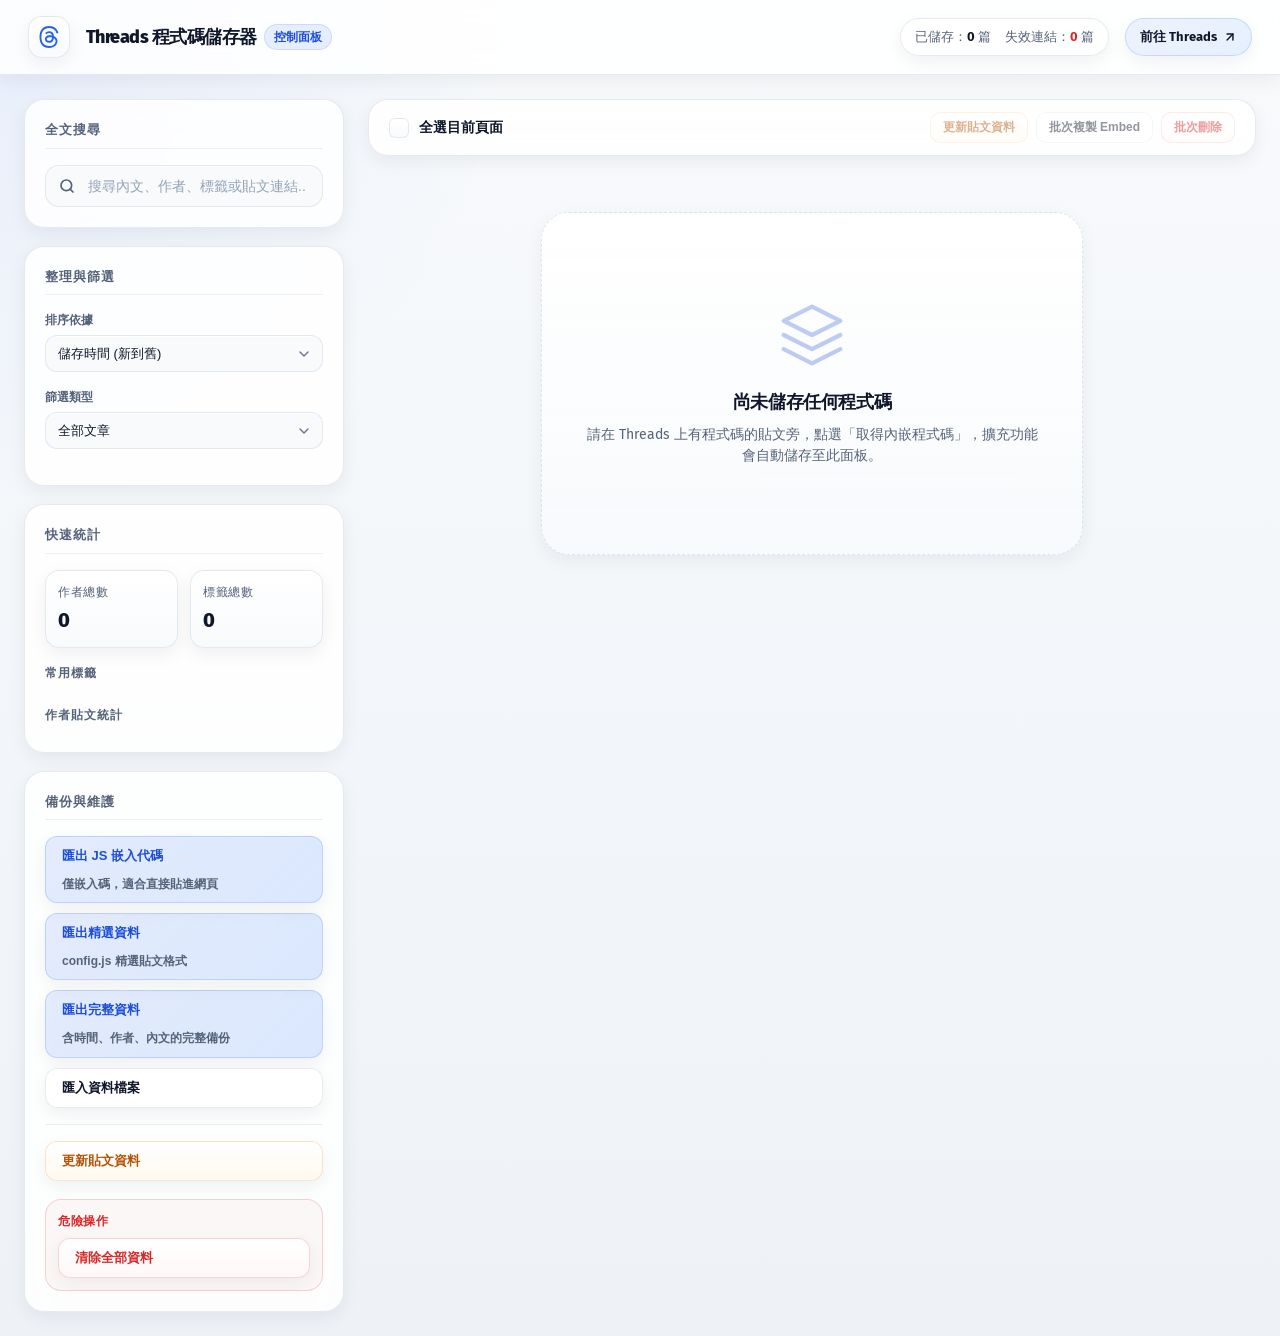
==== dashboard.html @ ac4ff627 "perf: 改用點擊委派與分批渲染，升版至 v2.2.1 2,500 篇時載入、搜尋、排序從數秒降到數十毫秒，批次更新 20 篇 從 61 秒降到 3 秒、寫入量從 186 MB 降到 18 MB。 " ====
<!DOCTYPE html>
<html lang="zh-TW">

<head>
  <meta charset="UTF-8">
  <link rel="icon" type="image/png" sizes="32x32" href="icons/icon-32.png">
  <meta name="viewport" content="width=device-width, initial-scale=1.0">
  <title>Threads 程式碼儲存器 - 控制面板</title>
  <link rel="stylesheet" href="dashboard.css">
</head>

<body>
  <header class="navbar">
    <div class="nav-left">
      <div class="logo">
        <svg aria-label="Threads" height="24" role="img" viewBox="0 0 192 192" width="24"
          xmlns="http://www.w3.org/2000/svg" fill="currentColor">
          <path
            d="M141.537 88.9883C140.71 88.5919 139.87 88.2104 139.019 87.8451C137.537 60.5382 122.616 44.905 97.5619 44.745C97.4484 44.7443 97.3355 44.7443 97.222 44.7443C82.2364 44.7443 69.7731 51.1409 62.102 62.7807L75.881 72.2328C81.6116 63.5383 90.6052 61.6848 97.2286 61.6848C97.3051 61.6848 97.3819 61.6848 97.4576 61.6855C105.707 61.7381 111.932 64.1366 115.961 68.814C118.893 72.2193 120.854 76.925 121.825 82.8638C114.511 81.6207 106.601 81.2385 98.145 81.7233C74.3247 83.0954 59.0111 96.9879 60.0396 116.292C60.5615 126.084 65.4397 134.508 73.775 140.011C80.8224 144.663 89.899 146.938 99.3323 146.423C111.79 145.74 121.563 140.987 128.381 132.296C133.559 125.696 136.834 117.143 138.28 106.366C144.217 109.949 148.617 114.664 151.047 120.332C155.179 129.967 155.42 145.8 142.501 158.708C131.182 170.016 117.576 174.908 97.0135 175.059C74.2042 174.89 56.9538 167.575 45.7381 153.317C35.2355 139.966 29.8077 120.682 29.6052 96C29.8077 71.3178 35.2355 52.0336 45.7381 38.6827C56.9538 24.4249 74.2039 17.11 97.0132 16.9405C119.988 17.1113 137.539 24.4614 149.184 38.788C154.894 45.8136 159.199 54.6488 162.037 64.9503L178.184 60.6422C174.744 47.9622 169.331 37.0357 161.965 27.974C147.036 9.60668 125.202 0.195148 97.0695 0H96.9569C68.8816 0.19447 47.2921 9.6418 32.7883 28.0793C19.8819 44.4864 13.2244 67.3157 13.0007 95.9325L13 96L13.0007 96.0675C13.2244 124.684 19.8819 147.514 32.7883 163.921C47.2921 182.358 68.8816 191.806 96.9569 192H97.0695C122.03 191.827 139.624 185.292 154.118 170.811C173.081 151.866 172.51 128.119 166.26 113.541C161.776 103.087 153.227 94.5962 141.537 88.9883ZM98.4405 129.507C88.0005 130.095 77.1544 125.409 76.6196 115.372C76.2232 107.93 81.9158 99.626 99.0812 98.6368C101.047 98.5234 102.976 98.468 104.871 98.468C111.106 98.468 116.939 99.0737 122.242 100.233C120.264 124.935 108.662 128.946 98.4405 129.507Z" />
        </svg>
      </div>
      <h1 class="nav-title">Threads 程式碼儲存器 <span class="badge">控制面板</span></h1>
    </div>
    <div class="nav-right">
      <div class="global-stats">
        <span class="stat-item">已儲存：<strong id="totalSavedCount">0</strong> 篇</span>
        <span class="stat-item">失效連結：<strong id="totalExpiredCount" class="danger-text">0</strong> 篇</span>
        <span class="stat-item is-hidden" id="updatingStatItem">更新中：<strong id="updatingProgressCount"
            class="warning-text">0/0</strong></span>
      </div>
      <a href="https://www.threads.com/" target="_blank" rel="noopener noreferrer" class="threads-link">
        前往 Threads
        <svg xmlns="http://www.w3.org/2000/svg" width="14" height="14" viewBox="0 0 24 24" fill="none"
          stroke="currentColor" stroke-width="2.5" stroke-linecap="round" stroke-linejoin="round">
          <line x1="7" y1="17" x2="17" y2="7" />
          <polyline points="7 7 17 7 17 17" />
        </svg>
      </a>
    </div>
  </header>
  <div class="dashboard-container">
    <aside class="sidebar">
      <div class="sidebar-section">
        <h2 class="sidebar-title">全文搜尋</h2>
        <div class="search-wrapper">
          <svg xmlns="http://www.w3.org/2000/svg" width="16" height="16" viewBox="0 0 24 24" fill="none"
            stroke="currentColor" stroke-width="2.5" stroke-linecap="round" stroke-linejoin="round" class="search-icon">
            <circle cx="11" cy="11" r="8" />
            <line x1="21" y1="21" x2="16.65" y2="16.65" />
          </svg>
          <label class="sr-only" for="searchInput">搜尋內文、作者、標籤或內嵌代碼</label>
          <input type="text" id="searchInput" placeholder="搜尋內文、作者、標籤或貼文連結...">
        </div>
      </div>
      <div class="sidebar-section">
        <h2 class="sidebar-title">整理與篩選</h2>
        <div class="control-group">
          <label for="sortSelect">排序依據</label>
          <select id="sortSelect" class="form-select">
            <option value="savedAt-desc">儲存時間 (新到舊)</option>
            <option value="savedAt-asc">儲存時間 (舊到新)</option>
            <option value="timestamp-desc">發文時間 (新到舊)</option>
            <option value="timestamp-asc">發文時間 (舊到新)</option>
            <option value="author-asc">作者 (A-Z)</option>
            <option value="author-desc">作者 (Z-A)</option>
          </select>
        </div>
        <div class="control-group">
          <label for="filterSelect">篩選類型</label>
          <select id="filterSelect" class="form-select">
            <option value="all">全部文章</option>
            <option value="author">按作者</option>
            <option value="tag">按標籤</option>
            <option value="noContent">無內文</option>
            <option value="noTimestamp">無發文時間</option>
            <option value="expired">失效貼文</option>
          </select>
        </div>
        <div class="control-group is-hidden" id="filterValueContainer">
          <label for="filterValueSelect">篩選數值</label>
          <select id="filterValueSelect" class="form-select">
            <option value="">全部</option>
          </select>
        </div>
      </div>
      <div class="sidebar-section">
        <h2 class="sidebar-title">快速統計</h2>
        <div class="stats-panel">
          <div class="mini-stat-card">
            <span class="label">作者總數</span>
            <span class="val" id="uniqueAuthorsCount">0</span>
          </div>
          <div class="mini-stat-card">
            <span class="label">標籤總數</span>
            <span class="val" id="uniqueTagsCount">0</span>
          </div>
        </div>
        <div class="tags-cloud-wrapper">
          <div class="small-title">常用標籤</div>
          <div class="tags-cloud" id="tagsCloud">
          </div>
        </div>
        <div class="authors-cloud-wrapper">
          <div class="small-title">作者貼文統計</div>
          <div class="authors-cloud" id="authorsCloud">
          </div>
        </div>
      </div>
      <div class="sidebar-section">
        <h2 class="sidebar-title">備份與維護</h2>
        <div class="actions-grid">
          <button class="btn btn-primary" id="exportBtn">
            匯出 JS 嵌入代碼<span class="btn-hint">僅嵌入碼，適合直接貼進網頁</span>
          </button>
          <button class="btn btn-primary" id="exportFeaturedBtn">
            匯出精選資料<span class="btn-hint">config.js 精選貼文格式</span>
          </button>
          <button class="btn btn-primary" id="exportFullBtn">
            匯出完整資料<span class="btn-hint">含時間、作者、內文的完整備份</span>
          </button>
          <button class="btn id-btn" id="importBtn">匯入資料檔案</button>
        </div>
        <div class="maintenance-actions">
          <button class="btn btn-warning" id="updateTimestampsBtn" title="開啟暫時分頁，向 Threads 擷取最新發文時間與內容">更新貼文資料</button>
          <div class="update-controls is-hidden" id="updateControlsContainer">
            <div class="update-progress-info">
              <span class="update-progress-text" id="updateProgressText">更新中 (0/0)</span>
              <span class="update-badge" id="updateStatusBadge">執行中</span>
            </div>
            <div class="progress-track">
              <div class="progress-fill" id="updateProgressFill"></div>
            </div>
            <div class="update-btn-group">
              <button class="btn btn-small btn-primary" id="pauseUpdateBtn" title="暫停/繼續更新">暫停</button>
              <button class="btn btn-small btn-danger" id="cancelUpdateBtn" title="停止更新">取消</button>
            </div>
          </div>
          <div class="danger-zone">
            <span class="danger-zone-label">危險操作</span>
            <button class="btn btn-danger" id="clearBtn">清除全部資料</button>
          </div>
        </div>
      </div>
    </aside>
    <main class="main-content">
      <div class="batch-bar">
        <div class="batch-left">
          <label class="checkbox-container">
            <input type="checkbox" id="selectAllCheckbox">
            <span class="checkmark"></span>
            <span class="label-text">全選目前頁面</span>
          </label>
          <span id="selectionInfo" class="selection-info-text is-hidden">已選取 0 篇</span>
        </div>
        <div class="batch-right" id="batchActionsContainer">
          <button class="btn btn-small btn-warning" id="batchUpdateBtn" disabled>更新貼文資料</button>
          <button class="btn btn-small" id="batchCopyEmbedBtn" disabled>批次複製 Embed</button>
          <button class="btn btn-small btn-danger" id="batchDeleteBtn" disabled>批次刪除</button>
        </div>
      </div>
      <div class="grid-container" id="articlesContainer">
        <div class="empty-state">
          <svg xmlns="http://www.w3.org/2000/svg" viewBox="0 0 24 24" fill="none" stroke="currentColor"
            stroke-width="1.5" stroke-linecap="round" stroke-linejoin="round" class="empty-icon">
            <polygon points="12 2 2 7 12 12 22 7 12 2" />
            <polyline points="2 17 12 22 22 17" />
            <polyline points="2 12 12 17 22 12" />
          </svg>
          <p class="empty-title">尚未儲存任何程式碼</p>
          <p class="empty-description">請在 Threads 上有程式碼的貼文旁，點選「取得內嵌程式碼」，擴充功能會自動儲存至此面板。</p>
        </div>
      </div>
    </main>
  </div>
  <div class="modal-overlay" id="confirmModal" role="dialog" aria-modal="true" aria-labelledby="modalTitle"
    aria-describedby="modalMessage">
    <div class="modal-container">
      <div class="modal-header">
        <h2 id="modalTitle">確認操作</h2>
        <button class="modal-close-btn" id="modalCloseBtn" aria-label="關閉對話框">&times;</button>
      </div>
      <div class="modal-body">
        <p id="modalMessage">您確定要執行此操作嗎？此動作將無法還原。</p>
      </div>
      <div class="modal-footer">
        <button class="btn" id="modalCancelBtn">取消</button>
        <button class="btn btn-danger" id="modalConfirmBtn">確定</button>
      </div>
    </div>
  </div>
  <div class="modal-overlay" id="importModal" role="dialog" aria-modal="true" aria-labelledby="importModalTitle"
    aria-describedby="importModalMessage">
    <div class="modal-container">
      <div class="modal-header">
        <h2 id="importModalTitle">匯入資料選項</h2>
        <button class="modal-close-btn" id="importModalCloseBtn" aria-label="關閉對話框">&times;</button>
      </div>
      <div class="modal-body">
        <p id="importModalMessage">偵測到已準備匯入的文章資料。請選擇匯入模式：</p>
        <div class="import-mode-options">
          <button type="button" class="import-option" id="importModeMerge">
            <span class="import-option-title">合併資料<span class="import-option-tag">推薦</span></span>
            <span class="import-option-desc">與現有資料進行比對，僅加入不存在的貼文，不會覆蓋現有內容。</span>
          </button>
          <button type="button" class="import-option import-option-danger" id="importModeOverwrite">
            <span class="import-option-title">完全覆寫</span>
            <span class="import-option-desc">清除所有現有儲存的貼文，以匯入的檔案內容完全取代。此動作無法復原。</span>
          </button>
        </div>
      </div>
      <div class="modal-footer">
        <button class="btn" id="importModalCancelBtn">取消匯入</button>
      </div>
    </div>
  </div>
  <div class="modal-overlay preview-modal-overlay" id="previewModal" role="dialog" aria-modal="true"
    aria-labelledby="previewAuthorTitle">
    <div class="modal-container preview-modal-container">
      <div class="preview-modal-header">
        <div class="preview-header-left">
          <div class="preview-badge">即時預覽</div>
          <h2 id="previewAuthorTitle">@author</h2>
          <span class="preview-counter" id="previewIndexCounter">第 1 / 1 篇</span>
        </div>
        <div class="preview-header-nav">
          <button class="preview-nav-btn" id="previewPrevBtn" title="上一篇 (鍵盤 ←)" aria-label="上一篇貼文">
            <svg xmlns="http://www.w3.org/2000/svg" width="16" height="16" viewBox="0 0 24 24" fill="none"
              stroke="currentColor" stroke-width="2.5" stroke-linecap="round" stroke-linejoin="round">
              <polyline points="15 18 9 12 15 6" />
            </svg>
          </button>
          <button class="preview-nav-btn" id="previewNextBtn" title="下一篇 (鍵盤 →)" aria-label="下一篇貼文">
            <svg xmlns="http://www.w3.org/2000/svg" width="16" height="16" viewBox="0 0 24 24" fill="none"
              stroke="currentColor" stroke-width="2.5" stroke-linecap="round" stroke-linejoin="round">
              <polyline points="9 18 15 12 9 6" />
            </svg>
          </button>
          <button class="modal-close-btn preview-close-btn" id="previewCloseBtn" title="關閉 (ESC)"
            aria-label="關閉預覽">&times;</button>
        </div>
      </div>
      <div class="preview-toolbar">
        <div class="preview-tabs" role="tablist" aria-label="預覽模式">
          <button class="preview-tab active" data-tab="embed" role="tab" aria-selected="true" aria-controls="paneEmbed"
            id="previewTabEmbed">原生內嵌預覽</button>
          <button class="preview-tab" data-tab="raw" role="tab" aria-selected="false" aria-controls="paneRaw"
            id="previewTabRaw">原始碼與中繼資料</button>
        </div>
      </div>
      <div class="preview-modal-body">
        <div class="preview-pane active" id="paneEmbed" role="tabpanel" aria-labelledby="previewTabEmbed">
          <div class="preview-iframe-wrapper" id="previewIframeWrapper">
            <div class="preview-loading-spinner" id="previewLoadingSpinner">
              <div class="spinner"></div>
              <span>正在載入 Threads 原生內嵌元件...</span>
            </div>
            <div class="preview-error-state is-hidden" id="previewErrorState" role="alert">
              <svg xmlns="http://www.w3.org/2000/svg" width="28" height="28" viewBox="0 0 24 24" fill="none"
                stroke="currentColor" stroke-width="1.8" stroke-linecap="round" stroke-linejoin="round"
                aria-hidden="true">
                <circle cx="12" cy="12" r="10" />
                <line x1="12" y1="8" x2="12" y2="12" />
                <line x1="12" y1="16" x2="12.01" y2="16" />
              </svg>
              <p class="preview-error-message" id="previewErrorMessage"></p>
              <button class="btn btn-small btn-primary" id="previewRetryBtn" type="button">重新載入</button>
            </div>
            <iframe id="previewIframe" class="preview-iframe" src="about:blank" scrolling="no"
              title="Threads 貼文即時預覽框架"></iframe>
          </div>
        </div>
        <div class="preview-pane" id="paneRaw" role="tabpanel" aria-labelledby="previewTabRaw" hidden>
          <div class="preview-raw-view" id="previewRawView"></div>
        </div>
      </div>
      <div class="preview-modal-footer">
        <div class="preview-footer-left">
          <span class="preview-post-time" id="previewPostTime"></span>
        </div>
        <div class="preview-footer-actions">
          <button class="preview-action-btn secondary" id="previewCopyEmbedBtn">
            <svg xmlns="http://www.w3.org/2000/svg" width="14" height="14" viewBox="0 0 24 24" fill="none"
              stroke="currentColor" stroke-width="2.5" stroke-linecap="round" stroke-linejoin="round">
              <polyline points="16 18 22 12 16 6" />
              <polyline points="8 6 2 12 8 18" />
            </svg>
            複製內嵌代碼
          </button>
          <a class="preview-action-btn primary" id="previewOpenThreadsLink" target="_blank" rel="noopener noreferrer">
            <span>在 Threads 開啟原文</span>
            <svg xmlns="http://www.w3.org/2000/svg" width="13" height="13" viewBox="0 0 24 24" fill="none"
              stroke="currentColor" stroke-width="2.5" stroke-linecap="round" stroke-linejoin="round">
              <path d="M18 13v6a2 2 0 0 1-2 2H5a2 2 0 0 1-2-2V8a2 2 0 0 1 2-2h6" />
              <polyline points="15 3 21 3 21 9" />
              <line x1="10" y1="14" x2="21" y2="3" />
            </svg>
          </a>
        </div>
      </div>
    </div>
  </div>
  <div class="toast-container" id="toastContainer" role="status" aria-live="polite" aria-atomic="false"></div>
  <input type="file" id="importFileInput" accept=".js,.json" class="is-hidden" title="匯入資料檔案">
  <script src="dashboard.js"></script>
</body>

</html>
---- dashboard.css ----
@import url('https://fonts.googleapis.com/css2?family=Fira+Code:wght@400;500;600;700&family=Fira+Sans:wght@400;500;600;700;800&display=swap');

:root {
    color-scheme: light;
    --bg-color: #f4f7fb;
    --panel-bg: rgba(255, 255, 255, 0.86);
    --panel-border: rgba(148, 163, 184, 0.22);
    --card-bg: rgba(255, 255, 255, 0.96);
    --card-border: rgba(148, 163, 184, 0.18);
    --text-primary: #0f172a;
    --text-secondary: #55637a;
    --hover-bg: #eef4ff;
    --primary-blue: #2563eb;
    --primary-blue-hover: #1d4ed8;
    --danger-red: #dc2626;
    --warning-orange: #b45309;
    --warning-accent: #d97706;
    --code-text: #0f172a;
    --code-border: rgba(148, 163, 184, 0.22);
    --font-sans: 'Fira Sans', -apple-system, BlinkMacSystemFont, 'Segoe UI', sans-serif;
    --font-mono: 'Fira Code', ui-monospace, SFMono-Regular, Consolas, monospace;
    --transition-speed: 0.18s;
    --focus-ring: 0 0 0 4px rgba(37, 99, 235, 0.14);
    --shadow-sm: 0 6px 18px rgba(15, 23, 42, 0.06);
    --shadow-md: 0 14px 36px rgba(15, 23, 42, 0.08);
    --shadow-lg: 0 24px 48px rgba(15, 23, 42, 0.12);
    --radius-md: 16px;
    --radius-lg: 20px;
    --radius-xl: 28px;
}

* {
    margin: 0;
    padding: 0;
    box-sizing: border-box;
}

html {
    background: var(--bg-color);
}

body {
    font-family: var(--font-sans);
    background:
        radial-gradient(circle at top left, rgba(37, 99, 235, 0.08), transparent 28%),
        linear-gradient(180deg, #f8fafc 0%, #eef2f7 100%);
    color: var(--text-primary);
    min-height: 100vh;
    display: flex;
    flex-direction: column;
    overflow-x: hidden;
    line-height: 1.5;
}

.navbar {
    display: flex;
    justify-content: space-between;
    align-items: center;
    gap: 16px;
    padding: 16px 28px;
    background: rgba(255, 255, 255, 0.84);
    -webkit-backdrop-filter: blur(16px);
    backdrop-filter: blur(16px);
    border-bottom: 1px solid var(--panel-border);
    position: sticky;
    top: 0;
    z-index: 100;
    box-shadow: var(--shadow-sm);
}

.nav-left,
.nav-right {
    display: flex;
    align-items: center;
    gap: 16px;
    min-width: 0;
}

.logo {
    width: 42px;
    height: 42px;
    border-radius: 14px;
    display: inline-flex;
    align-items: center;
    justify-content: center;
    background: linear-gradient(180deg, #fff, #f8fafc);
    border: 1px solid var(--panel-border);
    box-shadow: var(--shadow-sm);
    color: var(--primary-blue);
    flex-shrink: 0;
}

.logo svg {
    width: 22px;
    height: 22px;
}

.nav-title {
    font-size: 18px;
    font-weight: 800;
    display: flex;
    align-items: center;
    gap: 8px;
    letter-spacing: -0.03em;
    white-space: nowrap;
}

.nav-title .badge {
    font-size: 12px;
    background: rgba(37, 99, 235, 0.1);
    color: var(--primary-blue-hover);
    padding: 3px 9px;
    border-radius: 999px;
    font-weight: 700;
    border: 1px solid rgba(37, 99, 235, 0.14);
    letter-spacing: 0;
}

.global-stats {
    display: flex;
    align-items: center;
    gap: 14px;
    font-size: 13px;
    background: rgba(255, 255, 255, 0.86);
    padding: 8px 14px;
    border-radius: 999px;
    border: 1px solid var(--panel-border);
    box-shadow: var(--shadow-sm);
    flex-wrap: wrap;
}

.stat-item {
    color: var(--text-secondary);
}

.stat-item strong {
    color: var(--text-primary);
}

.danger-text {
    color: var(--danger-red) !important;
}

.warning-text {
    color: var(--warning-orange) !important;
}

.threads-link {
    display: inline-flex;
    align-items: center;
    gap: 6px;
    font-size: 13px;
    font-weight: 700;
    color: var(--text-primary);
    text-decoration: none;
    background: linear-gradient(135deg, rgba(37, 99, 235, 0.08), rgba(59, 130, 246, 0.12));
    border: 1px solid rgba(37, 99, 235, 0.18);
    padding: 8px 14px;
    border-radius: 999px;
    transition: transform var(--transition-speed), box-shadow var(--transition-speed), background var(--transition-speed), border-color var(--transition-speed);
    box-shadow: var(--shadow-sm);
    flex-shrink: 0;
}

.threads-link:hover {
    background: linear-gradient(135deg, rgba(37, 99, 235, 0.12), rgba(59, 130, 246, 0.16));
    border-color: rgba(37, 99, 235, 0.26);
    transform: translateY(-1px);
    box-shadow: var(--shadow-md);
}

.dashboard-container {
    display: flex;
    flex: 1;
    width: 100%;
    max-width: 1800px;
    margin: 0 auto;
    padding: 24px;
    gap: 24px;
    min-width: 0;
}

.sidebar {
    width: 320px;
    flex-shrink: 0;
    display: flex;
    flex-direction: column;
    gap: 18px;
}

.sidebar-section {
    background: var(--panel-bg);
    border: 1px solid var(--panel-border);
    border-radius: var(--radius-lg);
    padding: 20px;
    -webkit-backdrop-filter: blur(12px);
    backdrop-filter: blur(12px);
    box-shadow: var(--shadow-sm);
}

.sidebar-section .sidebar-title {
    font-size: 13px;
    font-weight: 800;
    text-transform: uppercase;
    letter-spacing: 0.08em;
    margin-bottom: 16px;
    color: var(--text-secondary);
    padding-bottom: 8px;
    border-bottom: 1px solid rgba(148, 163, 184, 0.16);
}

.search-wrapper {
    position: relative;
    width: 100%;
}

.search-icon {
    position: absolute;
    left: 14px;
    top: 50%;
    transform: translateY(-50%);
    color: var(--text-secondary);
    pointer-events: none;
}

#searchInput {
    width: 100%;
    padding: 12px 16px 12px 42px;
    background: rgba(248, 250, 252, 0.96);
    border: 1px solid var(--panel-border);
    border-radius: 14px;
    color: var(--text-primary);
    font-size: 14px;
    outline: none;
    transition: all var(--transition-speed);
    box-shadow: inset 0 1px 0 rgba(255, 255, 255, 0.85);
}

#searchInput::placeholder {
    color: #94a3b8;
}

#searchInput:hover {
    border-color: rgba(148, 163, 184, 0.32);
    background: #fff;
}

#searchInput:focus {
    border-color: rgba(37, 99, 235, 0.28);
    box-shadow: var(--focus-ring);
    background: #fff;
}

.control-group {
    margin-bottom: 16px;
    display: flex;
    flex-direction: column;
    gap: 6px;
}

.control-group:last-child {
    margin-bottom: 0;
}

.control-group label {
    font-size: 12px;
    font-weight: 600;
    color: var(--text-secondary);
}

.form-select {
    width: 100%;
    padding: 10px 12px;
    background: rgba(248, 250, 252, 0.96);
    border: 1px solid var(--panel-border);
    border-radius: 12px;
    color: var(--text-primary);
    font-size: 13px;
    cursor: pointer;
    outline: none;
    transition: all var(--transition-speed);
    appearance: none;
    background-image: url("data:image/svg+xml,%3Csvg xmlns='http://www.w3.org/2000/svg' width='24' height='24' viewBox='0 0 24 24' fill='none' stroke='%2364748b' stroke-width='2' stroke-linecap='round' stroke-linejoin='round'%3E%3Cpolyline points='6 9 12 15 18 9'%3E%3C/polyline%3E%3C/svg%3E");
    background-repeat: no-repeat;
    background-position: right 10px center;
    background-size: 16px;
    box-shadow: inset 0 1px 0 rgba(255, 255, 255, 0.85);
}

.form-select:hover {
    border-color: rgba(148, 163, 184, 0.32);
    background-color: #fff;
}

.form-select:focus {
    border-color: rgba(37, 99, 235, 0.28);
    box-shadow: var(--focus-ring);
    background-color: #fff;
}

.form-select option {
    background: #fff;
    color: var(--text-primary);
}

.stats-panel {
    display: grid;
    grid-template-columns: repeat(2, minmax(0, 1fr));
    gap: 12px;
    margin-bottom: 16px;
}

.mini-stat-card {
    background: linear-gradient(180deg, #fff, #f8fafc);
    border: 1px solid var(--panel-border);
    padding: 12px;
    border-radius: 14px;
    display: flex;
    flex-direction: column;
    gap: 4px;
    box-shadow: var(--shadow-sm);
}

.mini-stat-card .label {
    font-size: 12px;
    color: var(--text-secondary);
    text-transform: uppercase;
    letter-spacing: 0.05em;
}

.mini-stat-card .val {
    font-size: 20px;
    font-weight: 800;
    color: var(--text-primary);
    letter-spacing: -0.03em;
}

.tags-cloud-wrapper,
.authors-cloud-wrapper {
    display: flex;
    flex-direction: column;
    gap: 8px;
}

.authors-cloud-wrapper {
    margin-top: 16px;
}

.tags-cloud-wrapper .small-title,
.authors-cloud-wrapper .small-title {
    font-size: 12px;
    font-weight: 700;
    color: var(--text-secondary);
    text-transform: uppercase;
    letter-spacing: 0.08em;
}

.tags-cloud,
.authors-cloud {
    display: flex;
    flex-wrap: wrap;
    gap: 6px;
    max-height: 120px;
    overflow-y: auto;
}

.tag-badge {
    font-size: 12px;
    background: rgba(37, 99, 235, 0.08);
    color: var(--primary-blue-hover);
    padding: 4px 8px;
    border-radius: 999px;
    cursor: pointer;
    border: 1px solid rgba(37, 99, 235, 0.14);
    transition: all var(--transition-speed);
}

.tag-badge:hover {
    background: rgba(37, 99, 235, 0.14);
    color: var(--primary-blue-hover);
    border-color: rgba(37, 99, 235, 0.22);
}

.tag-badge.active {
    background: linear-gradient(135deg, rgba(37, 99, 235, 0.16), rgba(59, 130, 246, 0.2));
    color: var(--primary-blue-hover);
    border-color: rgba(37, 99, 235, 0.26);
}

.actions-grid,
.maintenance-actions {
    display: flex;
    flex-direction: column;
    gap: 10px;
}

.actions-grid {
    margin-bottom: 16px;
}

.maintenance-actions {
    border-top: 1px solid rgba(148, 163, 184, 0.18);
    padding-top: 16px;
}

.btn {
    width: 100%;
    padding: 10px 16px;
    font-size: 13px;
    font-weight: 700;
    border-radius: 12px;
    cursor: pointer;
    transition: all var(--transition-speed);
    border: 1px solid var(--panel-border);
    background: rgba(255, 255, 255, 0.96);
    color: var(--text-primary);
    display: inline-flex;
    align-items: center;
    justify-content: center;
    gap: 8px;
    text-align: center;
    box-shadow: var(--shadow-sm);
}

.btn:hover {
    background: linear-gradient(180deg, #fff, #f8fafc);
    border-color: rgba(148, 163, 184, 0.32);
    transform: translateY(-1px);
    box-shadow: var(--shadow-md);
}

.btn:active {
    transform: translateY(0);
}

.btn:focus-visible {
    outline: none;
    box-shadow: var(--focus-ring);
}

.btn-primary {
    background: linear-gradient(135deg, rgba(37, 99, 235, 0.12), rgba(59, 130, 246, 0.18));
    border-color: rgba(37, 99, 235, 0.18);
    color: var(--primary-blue-hover);
}

.btn-primary:hover {
    background: linear-gradient(135deg, rgba(37, 99, 235, 0.16), rgba(59, 130, 246, 0.22));
    border-color: rgba(37, 99, 235, 0.24);
}

.btn-danger {
    background: linear-gradient(180deg, #fff, #fff7f7);
    border-color: rgba(220, 38, 38, 0.18);
    color: var(--danger-red);
}

.btn-danger:hover {
    background: linear-gradient(180deg, #fff, #fff1f1);
    border-color: rgba(220, 38, 38, 0.28);
}

.btn-warning {
    background: linear-gradient(180deg, #fff, #fff9ef);
    border-color: rgba(217, 119, 6, 0.18);
    color: var(--warning-orange);
}

.btn-warning:hover {
    background: linear-gradient(180deg, #fff, #fff3df);
    border-color: rgba(217, 119, 6, 0.28);
}

.btn-small {
    width: auto;
    padding: 6px 12px;
    font-size: 12px;
    border-radius: 10px;
    box-shadow: none;
}

.update-controls {
    display: flex;
    flex-direction: column;
    gap: 10px;
    background: rgba(248, 250, 252, 0.92);
    border: 1px solid var(--panel-border);
    border-radius: 12px;
    padding: 12px;
    box-shadow: var(--shadow-sm);
}

.update-progress-info {
    display: flex;
    justify-content: space-between;
    align-items: center;
    font-size: 12px;
    font-weight: 700;
}

.update-progress-text {
    color: var(--text-primary);
}

.update-badge {
    font-size: 12px;
    font-weight: 700;
    padding: 2px 8px;
    border-radius: 999px;
    background: rgba(217, 119, 6, 0.15);
    color: var(--warning-orange);
    border: 1px solid rgba(217, 119, 6, 0.3);
}

.update-badge.paused {
    background: rgba(100, 116, 139, 0.15);
    color: #475569;
    border-color: rgba(100, 116, 139, 0.3);
}

.progress-track {
    width: 100%;
    height: 6px;
    background: rgba(226, 232, 240, 0.85);
    border-radius: 999px;
    overflow: hidden;
}

.progress-fill {
    width: 0%;
    height: 100%;
    background: linear-gradient(90deg, #f59e0b, #eab308);
    border-radius: 999px;
    transition: width 0.3s ease;
}

.update-btn-group {
    display: flex;
    gap: 8px;
}

.update-btn-group .btn {
    flex: 1;
}

.main-content {
    flex: 1;
    min-width: 0;
    display: flex;
    flex-direction: column;
    gap: 16px;
}

.batch-bar {
    background: var(--panel-bg);
    border: 1px solid var(--panel-border);
    border-radius: var(--radius-lg);
    padding: 12px 20px;
    display: flex;
    justify-content: space-between;
    align-items: center;
    -webkit-backdrop-filter: blur(12px);
    backdrop-filter: blur(12px);
    box-shadow: var(--shadow-sm);
    gap: 16px;
}

.batch-left {
    display: flex;
    align-items: center;
    gap: 16px;
    min-width: 0;
}

.batch-right {
    display: flex;
    align-items: center;
    gap: 8px;
    transition: opacity var(--transition-speed);
    flex-wrap: wrap;
    justify-content: flex-end;
}

.btn:disabled,
.btn[disabled] {
    opacity: 0.45;
    cursor: not-allowed;
    box-shadow: none;
}

.btn:disabled:hover,
.btn[disabled]:hover {
    transform: none;
    background: inherit;
}

.selection-info-text {
    font-size: 13px;
    color: var(--primary-blue-hover);
    font-weight: 700;
}

.is-hidden {
    display: none !important;
}

.checkbox-container {
    display: inline-flex;
    align-items: center;
    position: relative;
    padding-left: 30px;
    cursor: pointer;
    font-size: 14px;
    -webkit-user-select: none;
    user-select: none;
    color: var(--text-primary);
    min-height: 20px;
    font-weight: 600;
}

.checkbox-container input {
    position: absolute;
    opacity: 0;
    cursor: pointer;
    height: 0;
    width: 0;
}

.checkmark {
    position: absolute;
    left: 0;
    top: 50%;
    transform: translateY(-50%);
    height: 20px;
    width: 20px;
    background: linear-gradient(180deg, #fff, #f8fafc);
    border: 1.5px solid var(--panel-border);
    border-radius: 6px;
    transition: all var(--transition-speed);
    box-shadow: inset 0 1px 0 rgba(255, 255, 255, 0.85);
}

.checkbox-container:hover input~.checkmark {
    border-color: rgba(148, 163, 184, 0.36);
}

.checkbox-container input:checked~.checkmark {
    background: linear-gradient(135deg, var(--primary-blue), var(--primary-blue-hover));
    border-color: var(--primary-blue);
}

.checkmark:after {
    content: '';
    position: absolute;
    display: none;
}

.checkbox-container input:checked~.checkmark:after {
    display: block;
}

.checkbox-container .checkmark:after {
    left: 6px;
    top: 2px;
    width: 5px;
    height: 10px;
    border: solid white;
    border-width: 0 2px 2px 0;
    transform: rotate(45deg);
}

.checkbox-container input:indeterminate~.checkmark {
    background: linear-gradient(135deg, var(--primary-blue), var(--primary-blue-hover));
    border-color: var(--primary-blue);
}

.checkbox-container input:indeterminate~.checkmark:after {
    display: block;
    left: 4px;
    top: 8px;
    width: 10px;
    height: 2px;
    border: solid white;
    border-width: 2px 0 0 0;
    transform: none;
}

.grid-container {
    display: grid;
    grid-template-columns: repeat(auto-fill, minmax(360px, 1fr));
    gap: 20px;
    align-content: start;
    flex: 1;
    min-width: 0;
}

.article-card {
    position: relative;
    background: var(--card-bg);
    border: 1px solid var(--card-border);
    border-radius: var(--radius-xl);
    padding: 20px;
    display: flex;
    flex-direction: column;
    gap: 14px;
    transition: all var(--transition-speed);
    overflow: hidden;
    box-shadow: var(--shadow-sm);
    content-visibility: auto;
    contain-intrinsic-size: auto 240px;
}

.article-card:hover {
    transform: translateY(-2px);
    border-color: rgba(37, 99, 235, 0.18);
    box-shadow: var(--shadow-md);
}

.article-card.selected {
    border-color: rgba(37, 99, 235, 0.28);
    background: linear-gradient(180deg, rgba(37, 99, 235, 0.05), rgba(37, 99, 235, 0.02));
}

.load-more-btn {
    grid-column: 1 / -1;
}

.card-checkbox {
    position: absolute;
    top: 20px;
    left: 20px;
}

.card-content-wrapper {
    padding-left: 32px;
    display: flex;
    flex-direction: column;
    gap: 14px;
}

.card-header {
    display: flex;
    justify-content: space-between;
    align-items: flex-start;
    gap: 12px;
}

.card-header .author {
    font-size: 15px;
    font-weight: 800;
    color: var(--text-primary);
    letter-spacing: -0.02em;
}

.card-header .time-info {
    display: flex;
    flex-direction: column;
    align-items: flex-end;
    font-size: 12px;
    color: var(--text-secondary);
    font-family: var(--font-mono);
    gap: 2px;
}

.card-body {
    font-size: 14px;
    color: #334155;
    line-height: 1.7;
    white-space: pre-wrap;
    word-break: break-word;
}

.card-body .expand-text-btn {
    background: none;
    border: none;
    color: var(--primary-blue);
    cursor: pointer;
    font-weight: 700;
    font-size: 13px;
    padding: 0 4px;
    margin-left: 4px;
}

.card-body .expand-text-btn:hover {
    text-decoration: underline;
}

.card-tags {
    display: flex;
    flex-wrap: wrap;
    gap: 6px;
}

.card-tag {
    font-size: 12px;
    background: rgba(37, 99, 235, 0.08);
    color: var(--primary-blue-hover);
    padding: 4px 8px;
    border-radius: 999px;
    cursor: pointer;
    transition: all var(--transition-speed);
    border: 1px solid rgba(37, 99, 235, 0.14);
}

.card-tag:hover {
    background: rgba(37, 99, 235, 0.14);
    color: var(--primary-blue-hover);
    border-color: rgba(37, 99, 235, 0.22);
}

.status-badge {
    display: inline-flex;
    align-items: center;
    font-size: 12px;
    font-weight: 700;
    padding: 4px 8px;
    border-radius: 999px;
    align-self: flex-start;
}

.status-badge.expired {
    background: rgba(220, 38, 38, 0.08);
    color: var(--danger-red);
    border: 1px solid rgba(220, 38, 38, 0.16);
}

.card-actions {
    display: flex;
    justify-content: flex-end;
    gap: 8px;
    border-top: 1px solid rgba(148, 163, 184, 0.18);
    padding-top: 12px;
    margin-top: 6px;
    flex-wrap: wrap;
}

.card-action-btn {
    padding: 6px 12px;
    font-size: 12px;
    font-weight: 700;
    border-radius: 10px;
    border: 1px solid var(--panel-border);
    background: #fff;
    color: var(--text-secondary);
    cursor: pointer;
    transition: all var(--transition-speed);
    display: inline-flex;
    align-items: center;
    gap: 4px;
    box-shadow: var(--shadow-sm);
}

.card-action-btn:hover {
    background: var(--hover-bg);
    color: var(--text-primary);
    border-color: rgba(148, 163, 184, 0.32);
    transform: translateY(-1px);
}

.card-action-btn.primary {
    color: var(--primary-blue-hover);
    border-color: rgba(37, 99, 235, 0.18);
    background: linear-gradient(180deg, #fff, #eef4ff);
}

.card-action-btn.primary:hover {
    background: linear-gradient(180deg, #fff, #e2ebff);
    border-color: rgba(37, 99, 235, 0.26);
}

.card-action-btn.danger {
    color: var(--danger-red);
    border-color: rgba(220, 38, 38, 0.18);
    background: linear-gradient(180deg, #fff, #fff7f7);
}

.card-action-btn.danger:hover {
    background: linear-gradient(180deg, #fff, #fff1f1);
    border-color: rgba(220, 38, 38, 0.28);
}

.empty-state {
    grid-column: 1 / -1;
    text-align: center;
    padding: 88px 40px;
    background: linear-gradient(180deg, rgba(255, 255, 255, 0.92), rgba(248, 250, 252, 0.88));
    border: 1px dashed rgba(148, 163, 184, 0.28);
    border-radius: var(--radius-xl);
    display: flex;
    flex-direction: column;
    align-items: center;
    justify-content: center;
    max-width: 620px;
    margin: 40px auto;
    box-shadow: var(--shadow-sm);
}

.empty-icon {
    width: 68px;
    height: 68px;
    color: var(--primary-blue-hover);
    opacity: 0.28;
    margin-bottom: 20px;
}

.empty-title {
    font-size: 18px;
    font-weight: 800;
    margin-bottom: 8px;
    color: var(--text-primary);
    letter-spacing: -0.02em;
}

.empty-description {
    font-size: 14px;
    color: var(--text-secondary);
    max-width: 460px;
}

.modal-overlay {
    position: fixed;
    inset: 0;
    background: rgba(15, 23, 42, 0.18);
    -webkit-backdrop-filter: blur(12px);
    backdrop-filter: blur(12px);
    display: flex;
    align-items: center;
    justify-content: center;
    z-index: 1000;
    opacity: 0;
    visibility: hidden;
    pointer-events: none;
    transition: opacity var(--transition-speed), visibility 0s linear var(--transition-speed);
}

.modal-overlay.active {
    visibility: visible;
    opacity: 1;
    pointer-events: auto;
    transition: opacity var(--transition-speed), visibility 0s;
}

.modal-container {
    background: rgba(255, 255, 255, 0.98);
    border: 1px solid rgba(148, 163, 184, 0.22);
    width: min(92%, 520px);
    border-radius: 24px;
    overflow: hidden;
    box-shadow: var(--shadow-lg);
    transform: translateY(18px) scale(0.985);
    transition: transform var(--transition-speed);
}

.modal-overlay.active .modal-container {
    transform: translateY(0) scale(1);
}

.modal-header {
    padding: 18px 22px;
    border-bottom: 1px solid rgba(148, 163, 184, 0.18);
    display: flex;
    justify-content: space-between;
    align-items: center;
}

.modal-header h4 {
    font-size: 16px;
    font-weight: 800;
    color: var(--text-primary);
    letter-spacing: -0.02em;
}

.modal-close-btn {
    display: inline-flex;
    align-items: center;
    justify-content: center;
    width: 32px;
    height: 32px;
    flex-shrink: 0;
    background: none;
    border: none;
    border-radius: 10px;
    color: var(--text-secondary);
    font-size: 24px;
    line-height: 1;
    cursor: pointer;
    transition: color var(--transition-speed), background var(--transition-speed);
}

.modal-close-btn:hover {
    color: var(--text-primary);
    background: var(--hover-bg);
}

.modal-body {
    padding: 22px;
    font-size: 14px;
    color: #334155;
    line-height: 1.7;
}

.modal-body p {
    white-space: pre-line;
}

.modal-footer {
    padding: 16px 22px 22px;
    border-top: 1px solid rgba(148, 163, 184, 0.18);
    background: linear-gradient(180deg, #fff, #f8fafc);
    display: flex;
    justify-content: flex-end;
    gap: 10px;
    flex-wrap: wrap;
}

.modal-footer .btn {
    width: auto;
}

.import-mode-options {
    display: flex;
    flex-direction: column;
    gap: 14px;
    margin-top: 18px;
}

.import-option {
    display: flex;
    flex-direction: column;
    gap: 4px;
    width: 100%;
    text-align: left;
    font-family: inherit;
    background: linear-gradient(180deg, #fff, #f8fafc);
    border: 1.5px solid rgba(148, 163, 184, 0.22);
    padding: 16px;
    border-radius: 16px;
    cursor: pointer;
    transition: all var(--transition-speed);
}

.import-option:hover {
    background: linear-gradient(180deg, #fff, #eef4ff);
    border-color: rgba(37, 99, 235, 0.24);
    transform: translateY(-1px);
}

.import-option:focus-visible {
    outline: none;
    border-color: rgba(37, 99, 235, 0.4);
    box-shadow: var(--focus-ring);
}

.import-option-danger:hover {
    background: linear-gradient(180deg, #fff, #fff5f5);
    border-color: rgba(220, 38, 38, 0.28);
}

.import-option-danger:focus-visible {
    border-color: rgba(220, 38, 38, 0.4);
    box-shadow: 0 0 0 4px rgba(220, 38, 38, 0.16);
}

.import-option-danger .import-option-title {
    color: var(--danger-red);
}

.import-option-title {
    display: flex;
    align-items: center;
    gap: 8px;
    font-size: 14px;
    font-weight: 800;
    color: var(--text-primary);
}

.import-option-tag {
    font-size: 12px;
    font-weight: 700;
    padding: 2px 8px;
    border-radius: 999px;
    background: rgba(37, 99, 235, 0.1);
    color: var(--primary-blue-hover);
    border: 1px solid rgba(37, 99, 235, 0.16);
}

.import-option-desc {
    font-size: 13px;
    line-height: 1.5;
    color: var(--text-secondary);
}

.toast-container {
    position: fixed;
    bottom: 24px;
    left: 50%;
    transform: translateX(-50%);
    display: flex;
    flex-direction: column;
    gap: 10px;
    z-index: 1100;
    pointer-events: none;
}

.toast {
    background: rgba(255, 255, 255, 0.96);
    border: 1px solid rgba(37, 99, 235, 0.18);
    color: var(--text-primary);
    padding: 12px 18px;
    border-radius: 999px;
    font-size: 13px;
    font-weight: 700;
    box-shadow: var(--shadow-lg);
    animation: toastFadeIn 0.3s cubic-bezier(0.16, 1, 0.3, 1) forwards;
    pointer-events: auto;
}

@keyframes toastFadeIn {
    from {
        opacity: 0;
        transform: translateY(20px);
    }

    to {
        opacity: 1;
        transform: translateY(0);
    }
}

.toast-error {
    border-color: rgba(220, 38, 38, 0.32);
    color: var(--danger-red);
}

.toast-undo {
    display: flex;
    align-items: center;
    gap: 14px;
    padding-right: 8px;
}

.toast-undo-btn {
    flex-shrink: 0;
    padding: 6px 14px;
    border: 1px solid rgba(37, 99, 235, 0.24);
    border-radius: 999px;
    background: rgba(37, 99, 235, 0.08);
    color: var(--primary-blue-hover);
    font-family: inherit;
    font-size: 12px;
    font-weight: 700;
    cursor: pointer;
    transition: all var(--transition-speed);
}

.toast-undo-btn:hover {
    background: rgba(37, 99, 235, 0.14);
    border-color: rgba(37, 99, 235, 0.34);
}

.toast-undo-btn:focus-visible {
    outline: none;
    box-shadow: var(--focus-ring);
}

.toast.fade-out {
    animation: toastFadeOut 0.2s ease forwards;
}

@keyframes toastFadeOut {
    to {
        opacity: 0;
        transform: translateY(-20px);
    }
}

::-webkit-scrollbar {
    width: 8px;
    height: 8px;
}

::-webkit-scrollbar-track {
    background: var(--bg-color);
}

::-webkit-scrollbar-thumb {
    background: #cbd5e1;
    border-radius: 999px;
    border: 2px solid transparent;
    background-clip: content-box;
}

::-webkit-scrollbar-thumb:hover {
    background: #94a3b8;
    border-color: transparent;
    background-clip: content-box;
}

@media (max-width: 1200px) {
    .dashboard-container {
        flex-direction: column;
        padding: 18px;
    }

    .sidebar {
        width: 100%;
    }

    .grid-container {
        grid-template-columns: repeat(auto-fill, minmax(320px, 1fr));
    }
}

@media (max-width: 768px) {
    .navbar {
        padding: 14px 16px;
        flex-direction: column;
        align-items: flex-start;
    }

    .nav-left,
    .nav-right {
        width: 100%;
        justify-content: space-between;
        flex-wrap: wrap;
    }

    .nav-title {
        white-space: normal;
    }

    .global-stats {
        width: 100%;
        justify-content: space-between;
    }

    .dashboard-container {
        padding: 14px;
        gap: 16px;
    }

    .grid-container {
        grid-template-columns: 1fr;
    }

    .batch-bar {
        flex-direction: column;
        gap: 12px;
        align-items: flex-start;
    }

    .batch-right {
        width: 100%;
        justify-content: flex-start;
    }

    .sidebar-section {
        padding: 18px;
    }

    .modal-container {
        width: calc(100% - 24px);
    }
}

.card-action-btn.preview-btn {
    color: #0284c7;
    border-color: rgba(2, 132, 199, 0.2);
    background: linear-gradient(180deg, #fff, #f0f9ff);
}

.card-action-btn.preview-btn:hover {
    background: linear-gradient(180deg, #fff, #e0f2fe);
    border-color: rgba(2, 132, 199, 0.35);
    color: #0369a1;
}

.preview-modal-overlay {
    justify-content: flex-end;
    align-items: stretch;
}

.preview-modal-container {
    width: min(92vw, 760px);
    height: 100vh;
    max-height: 100vh;
    display: flex;
    flex-direction: column;
    background: #ffffff;
    border-radius: 20px 0 0 20px;
    box-shadow: -15px 0 50px rgba(15, 23, 42, 0.2), -1px 0 0 rgba(148, 163, 184, 0.25);
    overflow: hidden;
    transform: translateX(100%);
    transition: transform 0.32s cubic-bezier(0.16, 1, 0.3, 1);
}

.modal-overlay.active .preview-modal-container {
    transform: translateX(0);
}

.preview-modal-header {
    padding: 14px 24px;
    background: #ffffff;
    border-bottom: 1px solid var(--panel-border);
    display: flex;
    justify-content: space-between;
    align-items: center;
    gap: 16px;
    flex-shrink: 0;
}

.preview-header-left {
    display: flex;
    align-items: center;
    gap: 10px;
    min-width: 0;
}

.preview-badge {
    font-size: 12px;
    font-weight: 800;
    color: #0284c7;
    background: rgba(2, 132, 199, 0.1);
    border: 1px solid rgba(2, 132, 199, 0.18);
    padding: 3px 9px;
    border-radius: 999px;
    white-space: nowrap;
    letter-spacing: 0.02em;
}

.preview-header-left h4 {
    font-size: 16px;
    font-weight: 800;
    color: var(--text-primary);
    white-space: nowrap;
    overflow: hidden;
    text-overflow: ellipsis;
    letter-spacing: -0.02em;
}

.preview-counter {
    font-size: 12px;
    color: var(--text-secondary);
    font-weight: 600;
    background: #f1f5f9;
    padding: 3px 9px;
    border-radius: 6px;
    white-space: nowrap;
}

.preview-header-nav {
    display: flex;
    align-items: center;
    gap: 8px;
    flex-shrink: 0;
}

.preview-nav-btn {
    width: 34px;
    height: 34px;
    border-radius: 8px;
    border: 1px solid var(--panel-border);
    background: #ffffff;
    color: var(--text-secondary);
    display: inline-flex;
    align-items: center;
    justify-content: center;
    cursor: pointer;
    transition: all var(--transition-speed);
}

.preview-nav-btn:hover:not(:disabled) {
    background: var(--hover-bg);
    color: var(--text-primary);
    border-color: rgba(37, 99, 235, 0.3);
}

.preview-nav-btn:disabled {
    opacity: 0.35;
    cursor: not-allowed;
}

.preview-close-btn {
    width: 34px;
    height: 34px;
    display: inline-flex;
    align-items: center;
    justify-content: center;
    border-radius: 8px;
}

.preview-toolbar {
    padding: 10px 24px;
    border-bottom: 1px solid var(--panel-border);
    display: flex;
    justify-content: space-between;
    align-items: center;
    gap: 12px;
    flex-shrink: 0;
}

.preview-tabs {
    display: flex;
    align-items: center;
    gap: 4px;
    background: #e2e8f0;
    padding: 3px;
    border-radius: 10px;
}

.preview-tab {
    padding: 6px 14px;
    font-size: 12px;
    font-weight: 700;
    color: var(--text-secondary);
    background: transparent;
    border: none;
    border-radius: 7px;
    cursor: pointer;
    transition: all var(--transition-speed);
}

.preview-tab:hover {
    color: var(--text-primary);
}

.preview-tab.active {
    background: #ffffff;
    color: var(--primary-blue-hover);
    box-shadow: 0 1px 3px rgba(0, 0, 0, 0.08);
}

.preview-modal-body {
    flex: 1;
    overflow-y: auto;
    padding: 24px;
    position: relative;
    display: flex;
    flex-direction: column;
}

.preview-pane {
    display: none;
    width: 100%;
    height: auto;
    min-height: 100%;
    flex-shrink: 0;
}

.preview-pane.active {
    display: flex;
    flex-direction: column;
    align-items: center;
    justify-content: flex-start;
    width: 100%;
    height: auto;
    flex-shrink: 0;
}

.preview-iframe-wrapper {
    margin: 0 auto;
    width: 658px;
    max-width: 100%;
    height: auto;
    min-height: 180px;
    display: flex;
    flex-direction: column;
    align-items: center;
    position: relative;
    border: none;
    box-shadow: 0 8px 30px rgba(15, 23, 42, 0.06);
    overflow: visible;
    flex-shrink: 0;
    transition: width 0.24s cubic-bezier(0.4, 0, 0.2, 1), max-width 0.24s cubic-bezier(0.4, 0, 0.2, 1);
}

.preview-error-state {
    position: absolute;
    top: 50%;
    left: 50%;
    transform: translate(-50%, -50%);
    display: flex;
    flex-direction: column;
    align-items: center;
    gap: 12px;
    width: min(360px, calc(100% - 48px));
    padding: 24px;
    text-align: center;
    color: var(--text-secondary);
    background: var(--card-bg);
    border: 1px solid var(--card-border);
    border-radius: var(--radius-md);
    box-shadow: var(--shadow-md);
    z-index: 3;
}

.preview-error-state svg {
    color: var(--danger-red);
    flex-shrink: 0;
}

.preview-error-message {
    font-size: 13px;
    line-height: 1.6;
}

.preview-error-state .btn {
    width: auto;
}

.preview-iframe-wrapper[data-state="error"] .preview-iframe,
.preview-iframe-wrapper[data-state="loading"] .preview-iframe {
    visibility: hidden;
}

.preview-loading-spinner {
    position: absolute;
    top: 50%;
    left: 50%;
    transform: translate(-50%, -50%);
    display: flex;
    flex-direction: column;
    align-items: center;
    gap: 12px;
    color: var(--text-secondary);
    font-size: 13px;
    font-weight: 600;
    z-index: 1;
    pointer-events: none;
    transition: opacity 0.3s ease;
}

.preview-loading-spinner .spinner {
    width: 34px;
    height: 34px;
    border: 3px solid rgba(37, 99, 235, 0.15);
    border-top-color: var(--primary-blue);
    border-radius: 50%;
    animation: previewSpin 0.8s linear infinite;
}

@keyframes previewSpin {
    to {
        transform: rotate(360deg);
    }
}

.preview-iframe {
    width: 100%;
    height: auto;
    min-height: 180px;
    border: none;
    background: transparent;
    position: relative;
    z-index: 2;
    overflow: hidden;
    flex-shrink: 0;
    transition: height 0.15s ease;
}

.preview-raw-view {
    width: 100%;
    max-width: 820px;
    margin: 0 auto;
    display: flex;
    flex-direction: column;
    gap: 16px;
}

.preview-raw-card {
    background: #ffffff;
    border: 1px solid var(--card-border);
    border-radius: var(--radius-md);
    padding: 20px;
    box-shadow: var(--shadow-sm);
}

.preview-raw-card h5 {
    font-size: 13px;
    font-weight: 800;
    color: var(--text-secondary);
    text-transform: uppercase;
    margin-bottom: 12px;
    letter-spacing: 0.03em;
}

.preview-raw-content {
    border: 1px solid var(--code-border);
    border-radius: 8px;
    padding: 14px;
    font-family: var(--font-mono);
    font-size: 12px;
    line-height: 1.6;
    color: var(--code-text);
    overflow-x: auto;
    white-space: pre-wrap;
    word-break: break-all;
}

.preview-meta-table {
    width: 100%;
    border-collapse: collapse;
    font-size: 13px;
}

.preview-meta-table td {
    padding: 10px 14px;
    border-bottom: 1px solid #f1f5f9;
}

.preview-meta-table td:first-child {
    font-weight: 700;
    color: var(--text-secondary);
    width: 140px;
}

.preview-meta-table td:last-child {
    color: var(--text-primary);
    word-break: break-all;
}

.preview-modal-footer {
    padding: 14px 24px;
    background: #ffffff;
    border-top: 1px solid var(--panel-border);
    display: flex;
    justify-content: space-between;
    align-items: center;
    gap: 16px;
    flex-shrink: 0;
}

.preview-footer-left {
    font-size: 13px;
    color: var(--text-secondary);
    font-weight: 500;
    white-space: nowrap;
    overflow: hidden;
    text-overflow: ellipsis;
}

.preview-footer-actions {
    display: flex;
    align-items: center;
    gap: 10px;
    flex-shrink: 0;
}

.preview-action-btn {
    display: inline-flex;
    align-items: center;
    justify-content: center;
    gap: 6px;
    padding: 8px 16px;
    height: 38px;
    border-radius: 10px;
    font-size: 13px;
    font-weight: 600;
    cursor: pointer;
    transition: all var(--transition-speed);
    text-decoration: none;
    white-space: nowrap;
    -webkit-user-select: none;
    user-select: none;
}

.preview-action-btn.secondary {
    background: #f1f5f9;
    color: #334155;
    border: 1px solid rgba(148, 163, 184, 0.25);
}

.preview-action-btn.secondary:hover {
    background: #e2e8f0;
    color: #0f172a;
    border-color: rgba(148, 163, 184, 0.4);
}

.preview-action-btn.primary {
    background: linear-gradient(135deg, #0284c7, #2563eb);
    color: #ffffff;
    border: none;
    box-shadow: 0 2px 10px rgba(37, 99, 235, 0.25);
}

.preview-action-btn.primary:hover {
    background: linear-gradient(135deg, #0369a1, #1d4ed8);
    transform: translateY(-1px);
    box-shadow: 0 4px 14px rgba(37, 99, 235, 0.35);
}

.preview-action-btn.primary:active {
    transform: translateY(0);
}

@media (max-width: 768px) {
    .preview-modal-container {
        width: 100vw;
        height: 100vh;
        max-height: 100vh;
        border-radius: 0;
    }

    .preview-toolbar {
        flex-direction: column;
        align-items: stretch;
        gap: 8px;
    }

    .preview-modal-footer {
        flex-direction: column;
        align-items: stretch;
        gap: 12px;
    }

    .preview-footer-actions {
        flex-direction: column;
        width: 100%;
    }

    .preview-action-btn {
        width: 100%;
    }
}

.sr-only {
    position: absolute;
    width: 1px;
    height: 1px;
    padding: 0;
    margin: -1px;
    overflow: hidden;
    clip: rect(0, 0, 0, 0);
    white-space: nowrap;
    border: 0;
}

.btn-hint {
    display: block;
    margin-top: 3px;
    font-size: 12px;
    font-weight: 600;
    line-height: 1.35;
    color: var(--text-secondary);
    letter-spacing: 0;
    text-transform: none;
}

.actions-grid .btn,
.maintenance-actions .btn {
    flex-direction: column;
    align-items: flex-start;
    text-align: left;
}

.card-action-btn,
.card-tag,
.expand-text-btn,
.tag-badge {
    min-height: 28px;
}

.tag-badge,
.card-tag {
    display: inline-flex;
    align-items: center;
    font-family: inherit;
    font-weight: 600;
    line-height: 1.4;
}

.tag-badge:focus-visible,
.card-tag:focus-visible,
.expand-text-btn:focus-visible,
.card-action-btn:focus-visible,
.preview-tab:focus-visible,
.preview-nav-btn:focus-visible,
.modal-close-btn:focus-visible,
.preview-action-btn:focus-visible,
.threads-link:focus-visible,
.checkbox-container input:focus-visible~.checkmark {
    outline: none;
    box-shadow: var(--focus-ring);
    border-color: rgba(37, 99, 235, 0.4);
}

.cloud-empty,
.cloud-overflow-note {
    font-size: 12px;
    color: var(--text-secondary);
}

.cloud-overflow-note {
    width: 100%;
    margin-top: 4px;
    font-weight: 600;
}

.preview-pane[hidden] {
    display: none;
}

@media (prefers-reduced-motion: reduce) {

    *,
    *::before,
    *::after {
        animation-duration: 0.01ms !important;
        animation-iteration-count: 1 !important;
        transition-duration: 0.01ms !important;
        scroll-behavior: auto !important;
    }

    .btn:hover,
    .article-card:hover,
    .import-option:hover {
        transform: none;
    }
}

.danger-zone {
    display: flex;
    flex-direction: column;
    gap: 8px;
    margin-top: 8px;
    padding: 12px;
    border: 1px solid rgba(220, 38, 38, 0.18);
    border-radius: var(--radius-md);
    background: rgba(220, 38, 38, 0.03);
}

.danger-zone-label {
    font-size: 12px;
    font-weight: 800;
    letter-spacing: 0.06em;
    text-transform: uppercase;
    color: var(--danger-red);
}
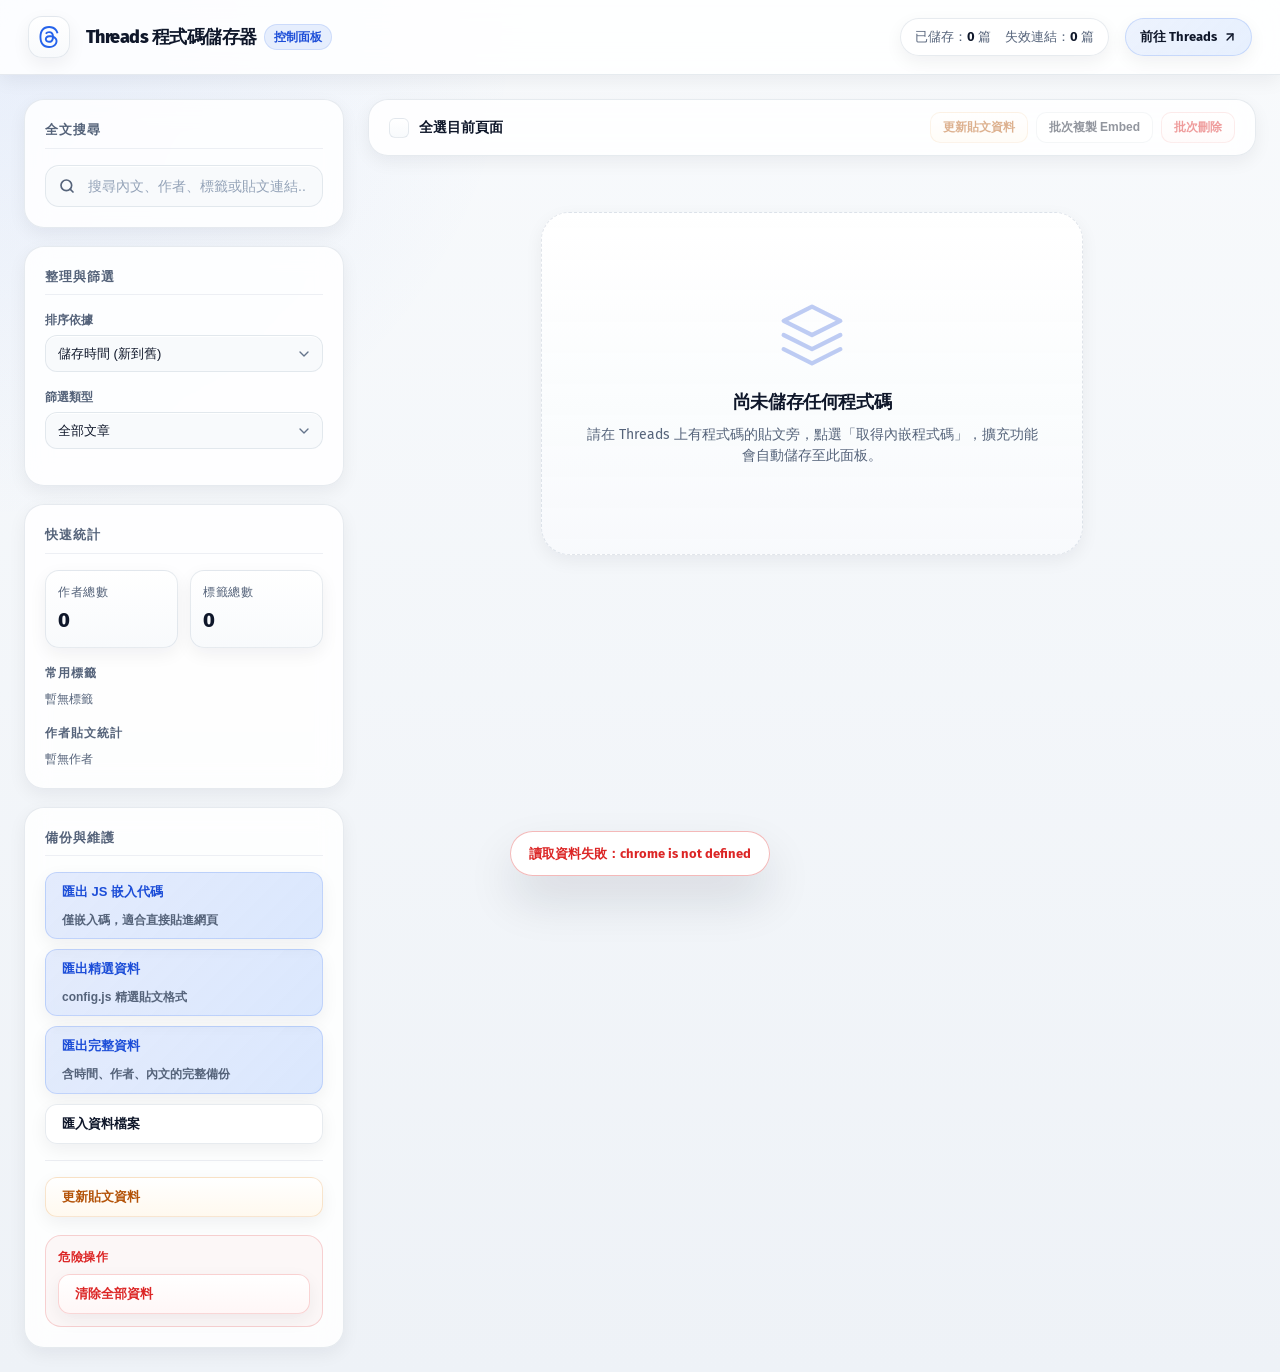
==== commit 00747a85: "perf(storage): 改為每篇一個 key 儲存，升版至 v2.3.0 單一 savedArticles 陣列讓每次存檔都要讀寫全部資料（2,500 篇約 8 MB）。 改以 post:貼文代" ====
--- a/dashboard.html
+++ b/dashboard.html
@@ -301,6 +301,7 @@
   </div>
   <div class="toast-container" id="toastContainer" role="status" aria-live="polite" aria-atomic="false"></div>
   <input type="file" id="importFileInput" accept=".js,.json" class="is-hidden" title="匯入資料檔案">
+  <script src="article-store.js"></script>
   <script src="dashboard.js"></script>
 </body>
 
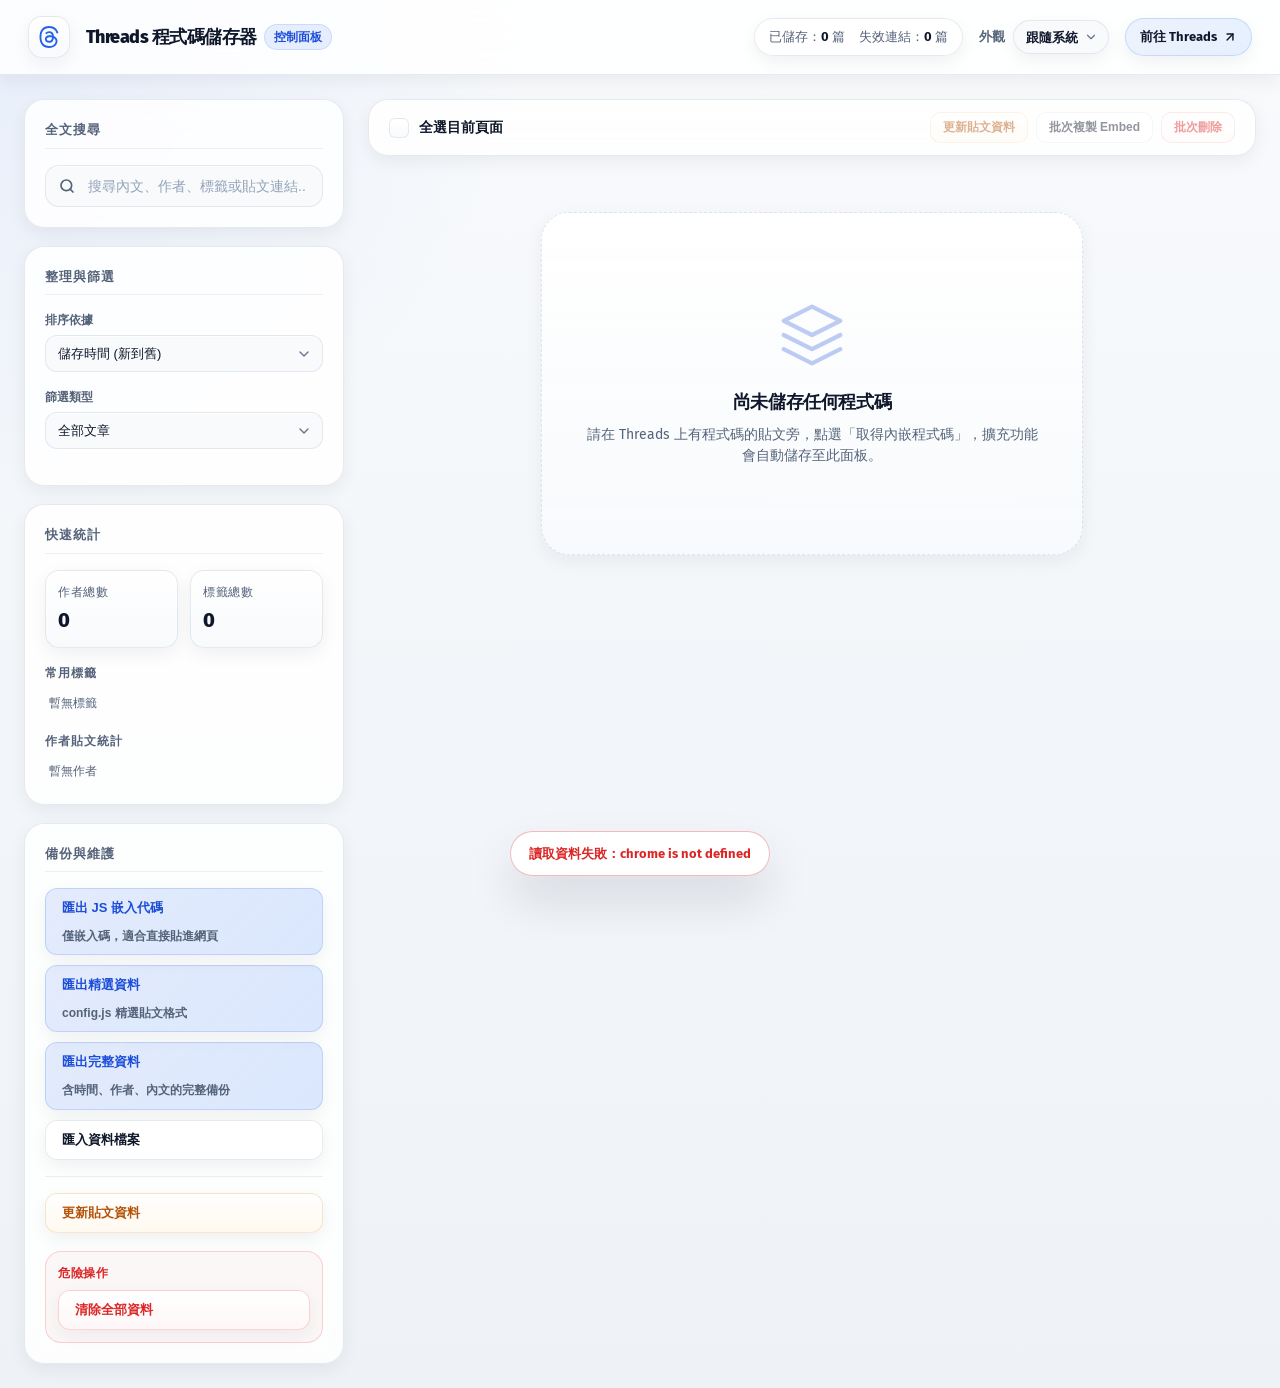
==== commit b3b23062: "feat: 新增深色模式與外觀切換並強化無障礙，升版至 v2.4.0 - 深色模式：預設跟隨系統，可在控制面板「外觀」選單固定淺色或深色，   popup 與 Threads 頁面通知一併套用（新增 " ====
--- a/dashboard.html
+++ b/dashboard.html
@@ -7,6 +7,7 @@
   <meta name="viewport" content="width=device-width, initial-scale=1.0">
   <title>Threads 程式碼儲存器 - 控制面板</title>
   <link rel="stylesheet" href="dashboard.css">
+  <script src="theme.js"></script>
 </head>
 
 <body>
@@ -28,6 +29,14 @@
         <span class="stat-item is-hidden" id="updatingStatItem">更新中：<strong id="updatingProgressCount"
             class="warning-text">0/0</strong></span>
       </div>
+      <label class="theme-picker" for="themeSelect">
+        <span class="theme-picker-label">外觀</span>
+        <select id="themeSelect" class="theme-select">
+          <option value="system">跟隨系統</option>
+          <option value="light">淺色</option>
+          <option value="dark">深色</option>
+        </select>
+      </label>
       <a href="https://www.threads.com/" target="_blank" rel="noopener noreferrer" class="threads-link">
         前往 Threads
         <svg xmlns="http://www.w3.org/2000/svg" width="14" height="14" viewBox="0 0 24 24" fill="none"
--- a/dashboard.css
+++ b/dashboard.css
@@ -20,13 +20,162 @@
     --font-sans: 'Fira Sans', -apple-system, BlinkMacSystemFont, 'Segoe UI', sans-serif;
     --font-mono: 'Fira Code', ui-monospace, SFMono-Regular, Consolas, monospace;
     --transition-speed: 0.18s;
-    --focus-ring: 0 0 0 4px rgba(37, 99, 235, 0.14);
+    --focus-color: #2563eb;
     --shadow-sm: 0 6px 18px rgba(15, 23, 42, 0.06);
     --shadow-md: 0 14px 36px rgba(15, 23, 42, 0.08);
     --shadow-lg: 0 24px 48px rgba(15, 23, 42, 0.12);
     --radius-md: 16px;
     --radius-lg: 20px;
     --radius-xl: 28px;
+    --text-body: #334155;
+    --text-muted: #94a3b8;
+    --surface: #fff;
+    --surface-subtle: #f8fafc;
+    --surface-muted: #f1f5f9;
+    --surface-muted-strong: #e2e8f0;
+    --page-bg-end: #eef2f7;
+    --page-glow: rgba(37, 99, 235, 0.08);
+    --navbar-bg: rgba(255, 255, 255, 0.84);
+    --btn-bg: rgba(255, 255, 255, 0.96);
+    --field-bg: rgba(248, 250, 252, 0.96);
+    --field-inset: inset 0 1px 0 rgba(255, 255, 255, 0.85);
+    --select-arrow: url("data:image/svg+xml,%3Csvg xmlns='http://www.w3.org/2000/svg' width='24' height='24' viewBox='0 0 24 24' fill='none' stroke='%2364748b' stroke-width='2' stroke-linecap='round' stroke-linejoin='round'%3E%3Cpolyline points='6 9 12 15 18 9'%3E%3C/polyline%3E%3C/svg%3E");
+    --panel-muted-bg: rgba(248, 250, 252, 0.92);
+    --track-bg: rgba(226, 232, 240, 0.85);
+    --modal-bg: rgba(255, 255, 255, 0.98);
+    --overlay-bg: rgba(15, 23, 42, 0.18);
+    --toast-bg: rgba(255, 255, 255, 0.96);
+    --empty-bg-start: rgba(255, 255, 255, 0.92);
+    --empty-bg-end: rgba(248, 250, 252, 0.88);
+    --accent-tint: #eef4ff;
+    --accent-tint-hover: #e2ebff;
+    --danger-tint: #fff7f7;
+    --danger-tint-hover: #fff1f1;
+    --warning-tint: #fff9ef;
+    --warning-tint-hover: #fff3df;
+    --info-color: #0284c7;
+    --info-color-hover: #0369a1;
+    --info-tint: #f0f9ff;
+    --info-tint-hover: #e0f2fe;
+    --paused-text: #475569;
+    --checkbox-fill: linear-gradient(135deg, #2563eb, #1d4ed8);
+    --checkbox-border: #2563eb;
+    --scrollbar-thumb: #cbd5e1;
+    --scrollbar-thumb-hover: #94a3b8;
+}
+
+@media (prefers-color-scheme: dark) {
+    :root:not([data-theme="light"]) {
+        color-scheme: dark;
+        --bg-color: #0b1120;
+        --panel-bg: rgba(15, 23, 42, 0.78);
+        --panel-border: rgba(148, 163, 184, 0.2);
+        --card-bg: rgba(30, 41, 59, 0.92);
+        --card-border: rgba(148, 163, 184, 0.16);
+        --text-primary: #e2e8f0;
+        --text-secondary: #a3b1c6;
+        --hover-bg: rgba(96, 165, 250, 0.14);
+        --primary-blue: #60a5fa;
+        --primary-blue-hover: #93c5fd;
+        --danger-red: #f87171;
+        --warning-orange: #fbbf24;
+        --warning-accent: #f59e0b;
+        --code-text: #e2e8f0;
+        --code-border: rgba(148, 163, 184, 0.24);
+        --focus-color: #60a5fa;
+        --shadow-sm: 0 6px 18px rgba(0, 0, 0, 0.3);
+        --shadow-md: 0 14px 36px rgba(0, 0, 0, 0.4);
+        --shadow-lg: 0 24px 48px rgba(0, 0, 0, 0.5);
+        --text-body: #cbd5e1;
+        --text-muted: #8a98ad;
+        --surface: #1e293b;
+        --surface-subtle: #172033;
+        --surface-muted: #273449;
+        --surface-muted-strong: #334155;
+        --page-bg-end: #0b1120;
+        --page-glow: rgba(59, 130, 246, 0.14);
+        --navbar-bg: rgba(15, 23, 42, 0.84);
+        --btn-bg: rgba(30, 41, 59, 0.96);
+        --field-bg: rgba(15, 23, 42, 0.9);
+        --field-inset: inset 0 1px 0 rgba(255, 255, 255, 0.04);
+        --select-arrow: url("data:image/svg+xml,%3Csvg xmlns='http://www.w3.org/2000/svg' width='24' height='24' viewBox='0 0 24 24' fill='none' stroke='%23a3b1c6' stroke-width='2' stroke-linecap='round' stroke-linejoin='round'%3E%3Cpolyline points='6 9 12 15 18 9'%3E%3C/polyline%3E%3C/svg%3E");
+        --panel-muted-bg: rgba(15, 23, 42, 0.6);
+        --track-bg: rgba(51, 65, 85, 0.85);
+        --modal-bg: rgba(15, 23, 42, 0.98);
+        --overlay-bg: rgba(2, 6, 23, 0.55);
+        --toast-bg: rgba(30, 41, 59, 0.97);
+        --empty-bg-start: rgba(30, 41, 59, 0.6);
+        --empty-bg-end: rgba(15, 23, 42, 0.6);
+        --accent-tint: rgba(96, 165, 250, 0.12);
+        --accent-tint-hover: rgba(96, 165, 250, 0.2);
+        --danger-tint: rgba(248, 113, 113, 0.08);
+        --danger-tint-hover: rgba(248, 113, 113, 0.14);
+        --warning-tint: rgba(251, 191, 36, 0.08);
+        --warning-tint-hover: rgba(251, 191, 36, 0.14);
+        --info-color: #38bdf8;
+        --info-color-hover: #7dd3fc;
+        --info-tint: rgba(56, 189, 248, 0.1);
+        --info-tint-hover: rgba(56, 189, 248, 0.18);
+        --paused-text: #cbd5e1;
+        --scrollbar-thumb: #334155;
+        --scrollbar-thumb-hover: #475569;
+    }
+}
+
+:root[data-theme="dark"] {
+    color-scheme: dark;
+    --bg-color: #0b1120;
+    --panel-bg: rgba(15, 23, 42, 0.78);
+    --panel-border: rgba(148, 163, 184, 0.2);
+    --card-bg: rgba(30, 41, 59, 0.92);
+    --card-border: rgba(148, 163, 184, 0.16);
+    --text-primary: #e2e8f0;
+    --text-secondary: #a3b1c6;
+    --hover-bg: rgba(96, 165, 250, 0.14);
+    --primary-blue: #60a5fa;
+    --primary-blue-hover: #93c5fd;
+    --danger-red: #f87171;
+    --warning-orange: #fbbf24;
+    --warning-accent: #f59e0b;
+    --code-text: #e2e8f0;
+    --code-border: rgba(148, 163, 184, 0.24);
+    --focus-color: #60a5fa;
+    --shadow-sm: 0 6px 18px rgba(0, 0, 0, 0.3);
+    --shadow-md: 0 14px 36px rgba(0, 0, 0, 0.4);
+    --shadow-lg: 0 24px 48px rgba(0, 0, 0, 0.5);
+    --text-body: #cbd5e1;
+    --text-muted: #8a98ad;
+    --surface: #1e293b;
+    --surface-subtle: #172033;
+    --surface-muted: #273449;
+    --surface-muted-strong: #334155;
+    --page-bg-end: #0b1120;
+    --page-glow: rgba(59, 130, 246, 0.14);
+    --navbar-bg: rgba(15, 23, 42, 0.84);
+    --btn-bg: rgba(30, 41, 59, 0.96);
+    --field-bg: rgba(15, 23, 42, 0.9);
+    --field-inset: inset 0 1px 0 rgba(255, 255, 255, 0.04);
+    --select-arrow: url("data:image/svg+xml,%3Csvg xmlns='http://www.w3.org/2000/svg' width='24' height='24' viewBox='0 0 24 24' fill='none' stroke='%23a3b1c6' stroke-width='2' stroke-linecap='round' stroke-linejoin='round'%3E%3Cpolyline points='6 9 12 15 18 9'%3E%3C/polyline%3E%3C/svg%3E");
+    --panel-muted-bg: rgba(15, 23, 42, 0.6);
+    --track-bg: rgba(51, 65, 85, 0.85);
+    --modal-bg: rgba(15, 23, 42, 0.98);
+    --overlay-bg: rgba(2, 6, 23, 0.55);
+    --toast-bg: rgba(30, 41, 59, 0.97);
+    --empty-bg-start: rgba(30, 41, 59, 0.6);
+    --empty-bg-end: rgba(15, 23, 42, 0.6);
+    --accent-tint: rgba(96, 165, 250, 0.12);
+    --accent-tint-hover: rgba(96, 165, 250, 0.2);
+    --danger-tint: rgba(248, 113, 113, 0.08);
+    --danger-tint-hover: rgba(248, 113, 113, 0.14);
+    --warning-tint: rgba(251, 191, 36, 0.08);
+    --warning-tint-hover: rgba(251, 191, 36, 0.14);
+    --info-color: #38bdf8;
+    --info-color-hover: #7dd3fc;
+    --info-tint: rgba(56, 189, 248, 0.1);
+    --info-tint-hover: rgba(56, 189, 248, 0.18);
+    --paused-text: #cbd5e1;
+    --scrollbar-thumb: #334155;
+    --scrollbar-thumb-hover: #475569;
 }
 
 * {
@@ -42,8 +191,8 @@
 body {
     font-family: var(--font-sans);
     background:
-        radial-gradient(circle at top left, rgba(37, 99, 235, 0.08), transparent 28%),
-        linear-gradient(180deg, #f8fafc 0%, #eef2f7 100%);
+        radial-gradient(circle at top left, var(--page-glow), transparent 28%),
+        linear-gradient(180deg, var(--surface-subtle) 0%, var(--page-bg-end) 100%);
     color: var(--text-primary);
     min-height: 100vh;
     display: flex;
@@ -58,7 +207,7 @@
     align-items: center;
     gap: 16px;
     padding: 16px 28px;
-    background: rgba(255, 255, 255, 0.84);
+    background: var(--navbar-bg);
     -webkit-backdrop-filter: blur(16px);
     backdrop-filter: blur(16px);
     border-bottom: 1px solid var(--panel-border);
@@ -83,7 +232,7 @@
     display: inline-flex;
     align-items: center;
     justify-content: center;
-    background: linear-gradient(180deg, #fff, #f8fafc);
+    background: linear-gradient(180deg, var(--surface), var(--surface-subtle));
     border: 1px solid var(--panel-border);
     box-shadow: var(--shadow-sm);
     color: var(--primary-blue);
@@ -121,7 +270,7 @@
     align-items: center;
     gap: 14px;
     font-size: 13px;
-    background: rgba(255, 255, 255, 0.86);
+    background: var(--panel-bg);
     padding: 8px 14px;
     border-radius: 999px;
     border: 1px solid var(--panel-border);
@@ -169,6 +318,45 @@
     box-shadow: var(--shadow-md);
 }
 
+.theme-picker {
+    display: inline-flex;
+    align-items: center;
+    gap: 8px;
+    font-size: 13px;
+    font-weight: 700;
+    color: var(--text-secondary);
+    flex-shrink: 0;
+}
+
+.theme-select {
+    min-height: 34px;
+    padding: 6px 30px 6px 12px;
+    border-radius: 999px;
+    border: 1px solid var(--panel-border);
+    background-color: var(--field-bg);
+    background-image: var(--select-arrow);
+    background-repeat: no-repeat;
+    background-position: right 10px center;
+    background-size: 14px;
+    color: var(--text-primary);
+    font-family: inherit;
+    font-size: 13px;
+    font-weight: 600;
+    cursor: pointer;
+    appearance: none;
+    box-shadow: var(--shadow-sm);
+}
+
+.theme-select:hover {
+    background-color: var(--surface);
+    border-color: rgba(148, 163, 184, 0.32);
+}
+
+.theme-select:focus-visible {
+    outline: 2px solid var(--focus-color);
+    outline-offset: 2px;
+}
+
 .dashboard-container {
     display: flex;
     flex: 1;
@@ -226,29 +414,30 @@
 #searchInput {
     width: 100%;
     padding: 12px 16px 12px 42px;
-    background: rgba(248, 250, 252, 0.96);
+    background: var(--field-bg);
     border: 1px solid var(--panel-border);
     border-radius: 14px;
     color: var(--text-primary);
     font-size: 14px;
     outline: none;
     transition: all var(--transition-speed);
-    box-shadow: inset 0 1px 0 rgba(255, 255, 255, 0.85);
+    box-shadow: var(--field-inset);
 }
 
 #searchInput::placeholder {
-    color: #94a3b8;
+    color: var(--text-muted);
 }
 
 #searchInput:hover {
     border-color: rgba(148, 163, 184, 0.32);
-    background: #fff;
+    background: var(--surface);
 }
 
 #searchInput:focus {
     border-color: rgba(37, 99, 235, 0.28);
-    box-shadow: var(--focus-ring);
-    background: #fff;
+    outline: 2px solid var(--focus-color);
+    outline-offset: 1px;
+    background: var(--surface);
 }
 
 .control-group {
@@ -271,7 +460,7 @@
 .form-select {
     width: 100%;
     padding: 10px 12px;
-    background: rgba(248, 250, 252, 0.96);
+    background: var(--field-bg);
     border: 1px solid var(--panel-border);
     border-radius: 12px;
     color: var(--text-primary);
@@ -280,26 +469,27 @@
     outline: none;
     transition: all var(--transition-speed);
     appearance: none;
-    background-image: url("data:image/svg+xml,%3Csvg xmlns='http://www.w3.org/2000/svg' width='24' height='24' viewBox='0 0 24 24' fill='none' stroke='%2364748b' stroke-width='2' stroke-linecap='round' stroke-linejoin='round'%3E%3Cpolyline points='6 9 12 15 18 9'%3E%3C/polyline%3E%3C/svg%3E");
+    background-image: var(--select-arrow);
     background-repeat: no-repeat;
     background-position: right 10px center;
     background-size: 16px;
-    box-shadow: inset 0 1px 0 rgba(255, 255, 255, 0.85);
+    box-shadow: var(--field-inset);
 }
 
 .form-select:hover {
     border-color: rgba(148, 163, 184, 0.32);
-    background-color: #fff;
+    background-color: var(--surface);
 }
 
 .form-select:focus {
     border-color: rgba(37, 99, 235, 0.28);
-    box-shadow: var(--focus-ring);
-    background-color: #fff;
+    outline: 2px solid var(--focus-color);
+    outline-offset: 1px;
+    background-color: var(--surface);
 }
 
 .form-select option {
-    background: #fff;
+    background: var(--surface);
     color: var(--text-primary);
 }
 
@@ -311,7 +501,7 @@
 }
 
 .mini-stat-card {
-    background: linear-gradient(180deg, #fff, #f8fafc);
+    background: linear-gradient(180deg, var(--surface), var(--surface-subtle));
     border: 1px solid var(--panel-border);
     padding: 12px;
     border-radius: 14px;
@@ -362,6 +552,7 @@
     gap: 6px;
     max-height: 120px;
     overflow-y: auto;
+    padding: 4px;
 }
 
 .tag-badge {
@@ -412,7 +603,7 @@
     cursor: pointer;
     transition: all var(--transition-speed);
     border: 1px solid var(--panel-border);
-    background: rgba(255, 255, 255, 0.96);
+    background: var(--btn-bg);
     color: var(--text-primary);
     display: inline-flex;
     align-items: center;
@@ -423,7 +614,7 @@
 }
 
 .btn:hover {
-    background: linear-gradient(180deg, #fff, #f8fafc);
+    background: linear-gradient(180deg, var(--surface), var(--surface-subtle));
     border-color: rgba(148, 163, 184, 0.32);
     transform: translateY(-1px);
     box-shadow: var(--shadow-md);
@@ -434,8 +625,8 @@
 }
 
 .btn:focus-visible {
-    outline: none;
-    box-shadow: var(--focus-ring);
+    outline: 2px solid var(--focus-color);
+    outline-offset: 2px;
 }
 
 .btn-primary {
@@ -450,24 +641,24 @@
 }
 
 .btn-danger {
-    background: linear-gradient(180deg, #fff, #fff7f7);
+    background: linear-gradient(180deg, var(--surface), var(--danger-tint));
     border-color: rgba(220, 38, 38, 0.18);
     color: var(--danger-red);
 }
 
 .btn-danger:hover {
-    background: linear-gradient(180deg, #fff, #fff1f1);
+    background: linear-gradient(180deg, var(--surface), var(--danger-tint-hover));
     border-color: rgba(220, 38, 38, 0.28);
 }
 
 .btn-warning {
-    background: linear-gradient(180deg, #fff, #fff9ef);
+    background: linear-gradient(180deg, var(--surface), var(--warning-tint));
     border-color: rgba(217, 119, 6, 0.18);
     color: var(--warning-orange);
 }
 
 .btn-warning:hover {
-    background: linear-gradient(180deg, #fff, #fff3df);
+    background: linear-gradient(180deg, var(--surface), var(--warning-tint-hover));
     border-color: rgba(217, 119, 6, 0.28);
 }
 
@@ -483,7 +674,7 @@
     display: flex;
     flex-direction: column;
     gap: 10px;
-    background: rgba(248, 250, 252, 0.92);
+    background: var(--panel-muted-bg);
     border: 1px solid var(--panel-border);
     border-radius: 12px;
     padding: 12px;
@@ -514,14 +705,14 @@
 
 .update-badge.paused {
     background: rgba(100, 116, 139, 0.15);
-    color: #475569;
+    color: var(--paused-text);
     border-color: rgba(100, 116, 139, 0.3);
 }
 
 .progress-track {
     width: 100%;
     height: 6px;
-    background: rgba(226, 232, 240, 0.85);
+    background: var(--track-bg);
     border-radius: 999px;
     overflow: hidden;
 }
@@ -633,11 +824,11 @@
     transform: translateY(-50%);
     height: 20px;
     width: 20px;
-    background: linear-gradient(180deg, #fff, #f8fafc);
+    background: linear-gradient(180deg, var(--surface), var(--surface-subtle));
     border: 1.5px solid var(--panel-border);
     border-radius: 6px;
     transition: all var(--transition-speed);
-    box-shadow: inset 0 1px 0 rgba(255, 255, 255, 0.85);
+    box-shadow: var(--field-inset);
 }
 
 .checkbox-container:hover input~.checkmark {
@@ -645,8 +836,8 @@
 }
 
 .checkbox-container input:checked~.checkmark {
-    background: linear-gradient(135deg, var(--primary-blue), var(--primary-blue-hover));
-    border-color: var(--primary-blue);
+    background: var(--checkbox-fill);
+    border-color: var(--checkbox-border);
 }
 
 .checkmark:after {
@@ -670,8 +861,8 @@
 }
 
 .checkbox-container input:indeterminate~.checkmark {
-    background: linear-gradient(135deg, var(--primary-blue), var(--primary-blue-hover));
-    border-color: var(--primary-blue);
+    background: var(--checkbox-fill);
+    border-color: var(--checkbox-border);
 }
 
 .checkbox-container input:indeterminate~.checkmark:after {
@@ -764,7 +955,7 @@
 
 .card-body {
     font-size: 14px;
-    color: #334155;
+    color: var(--text-body);
     line-height: 1.7;
     white-space: pre-wrap;
     word-break: break-word;
@@ -840,7 +1031,7 @@
     font-weight: 700;
     border-radius: 10px;
     border: 1px solid var(--panel-border);
-    background: #fff;
+    background: var(--surface);
     color: var(--text-secondary);
     cursor: pointer;
     transition: all var(--transition-speed);
@@ -860,22 +1051,22 @@
 .card-action-btn.primary {
     color: var(--primary-blue-hover);
     border-color: rgba(37, 99, 235, 0.18);
-    background: linear-gradient(180deg, #fff, #eef4ff);
+    background: linear-gradient(180deg, var(--surface), var(--accent-tint));
 }
 
 .card-action-btn.primary:hover {
-    background: linear-gradient(180deg, #fff, #e2ebff);
+    background: linear-gradient(180deg, var(--surface), var(--accent-tint-hover));
     border-color: rgba(37, 99, 235, 0.26);
 }
 
 .card-action-btn.danger {
     color: var(--danger-red);
     border-color: rgba(220, 38, 38, 0.18);
-    background: linear-gradient(180deg, #fff, #fff7f7);
+    background: linear-gradient(180deg, var(--surface), var(--danger-tint));
 }
 
 .card-action-btn.danger:hover {
-    background: linear-gradient(180deg, #fff, #fff1f1);
+    background: linear-gradient(180deg, var(--surface), var(--danger-tint-hover));
     border-color: rgba(220, 38, 38, 0.28);
 }
 
@@ -883,7 +1074,7 @@
     grid-column: 1 / -1;
     text-align: center;
     padding: 88px 40px;
-    background: linear-gradient(180deg, rgba(255, 255, 255, 0.92), rgba(248, 250, 252, 0.88));
+    background: linear-gradient(180deg, var(--empty-bg-start), var(--empty-bg-end));
     border: 1px dashed rgba(148, 163, 184, 0.28);
     border-radius: var(--radius-xl);
     display: flex;
@@ -920,7 +1111,7 @@
 .modal-overlay {
     position: fixed;
     inset: 0;
-    background: rgba(15, 23, 42, 0.18);
+    background: var(--overlay-bg);
     -webkit-backdrop-filter: blur(12px);
     backdrop-filter: blur(12px);
     display: flex;
@@ -941,7 +1132,7 @@
 }
 
 .modal-container {
-    background: rgba(255, 255, 255, 0.98);
+    background: var(--modal-bg);
     border: 1px solid rgba(148, 163, 184, 0.22);
     width: min(92%, 520px);
     border-radius: 24px;
@@ -995,7 +1186,7 @@
 .modal-body {
     padding: 22px;
     font-size: 14px;
-    color: #334155;
+    color: var(--text-body);
     line-height: 1.7;
 }
 
@@ -1006,7 +1197,7 @@
 .modal-footer {
     padding: 16px 22px 22px;
     border-top: 1px solid rgba(148, 163, 184, 0.18);
-    background: linear-gradient(180deg, #fff, #f8fafc);
+    background: linear-gradient(180deg, var(--surface), var(--surface-subtle));
     display: flex;
     justify-content: flex-end;
     gap: 10px;
@@ -1031,7 +1222,7 @@
     width: 100%;
     text-align: left;
     font-family: inherit;
-    background: linear-gradient(180deg, #fff, #f8fafc);
+    background: linear-gradient(180deg, var(--surface), var(--surface-subtle));
     border: 1.5px solid rgba(148, 163, 184, 0.22);
     padding: 16px;
     border-radius: 16px;
@@ -1040,25 +1231,25 @@
 }
 
 .import-option:hover {
-    background: linear-gradient(180deg, #fff, #eef4ff);
+    background: linear-gradient(180deg, var(--surface), var(--accent-tint));
     border-color: rgba(37, 99, 235, 0.24);
     transform: translateY(-1px);
 }
 
 .import-option:focus-visible {
-    outline: none;
+    outline: 2px solid var(--focus-color);
+    outline-offset: 2px;
     border-color: rgba(37, 99, 235, 0.4);
-    box-shadow: var(--focus-ring);
 }
 
 .import-option-danger:hover {
-    background: linear-gradient(180deg, #fff, #fff5f5);
+    background: linear-gradient(180deg, var(--surface), var(--danger-tint-hover));
     border-color: rgba(220, 38, 38, 0.28);
 }
 
 .import-option-danger:focus-visible {
+    outline-color: var(--danger-red);
     border-color: rgba(220, 38, 38, 0.4);
-    box-shadow: 0 0 0 4px rgba(220, 38, 38, 0.16);
 }
 
 .import-option-danger .import-option-title {
@@ -1103,7 +1294,7 @@
 }
 
 .toast {
-    background: rgba(255, 255, 255, 0.96);
+    background: var(--toast-bg);
     border: 1px solid rgba(37, 99, 235, 0.18);
     color: var(--text-primary);
     padding: 12px 18px;
@@ -1159,8 +1350,8 @@
 }
 
 .toast-undo-btn:focus-visible {
-    outline: none;
-    box-shadow: var(--focus-ring);
+    outline: 2px solid var(--focus-color);
+    outline-offset: 2px;
 }
 
 .toast.fade-out {
@@ -1184,14 +1375,14 @@
 }
 
 ::-webkit-scrollbar-thumb {
-    background: #cbd5e1;
+    background: var(--scrollbar-thumb);
     border-radius: 999px;
     border: 2px solid transparent;
     background-clip: content-box;
 }
 
 ::-webkit-scrollbar-thumb:hover {
-    background: #94a3b8;
+    background: var(--scrollbar-thumb-hover);
     border-color: transparent;
     background-clip: content-box;
 }
@@ -1264,15 +1455,15 @@
 }
 
 .card-action-btn.preview-btn {
-    color: #0284c7;
+    color: var(--info-color);
     border-color: rgba(2, 132, 199, 0.2);
-    background: linear-gradient(180deg, #fff, #f0f9ff);
+    background: linear-gradient(180deg, var(--surface), var(--info-tint));
 }
 
 .card-action-btn.preview-btn:hover {
-    background: linear-gradient(180deg, #fff, #e0f2fe);
+    background: linear-gradient(180deg, var(--surface), var(--info-tint-hover));
     border-color: rgba(2, 132, 199, 0.35);
-    color: #0369a1;
+    color: var(--info-color-hover);
 }
 
 .preview-modal-overlay {
@@ -1286,7 +1477,7 @@
     max-height: 100vh;
     display: flex;
     flex-direction: column;
-    background: #ffffff;
+    background: var(--surface);
     border-radius: 20px 0 0 20px;
     box-shadow: -15px 0 50px rgba(15, 23, 42, 0.2), -1px 0 0 rgba(148, 163, 184, 0.25);
     overflow: hidden;
@@ -1300,7 +1491,7 @@
 
 .preview-modal-header {
     padding: 14px 24px;
-    background: #ffffff;
+    background: var(--surface);
     border-bottom: 1px solid var(--panel-border);
     display: flex;
     justify-content: space-between;
@@ -1319,7 +1510,7 @@
 .preview-badge {
     font-size: 12px;
     font-weight: 800;
-    color: #0284c7;
+    color: var(--info-color);
     background: rgba(2, 132, 199, 0.1);
     border: 1px solid rgba(2, 132, 199, 0.18);
     padding: 3px 9px;
@@ -1342,7 +1533,7 @@
     font-size: 12px;
     color: var(--text-secondary);
     font-weight: 600;
-    background: #f1f5f9;
+    background: var(--surface-muted);
     padding: 3px 9px;
     border-radius: 6px;
     white-space: nowrap;
@@ -1360,7 +1551,7 @@
     height: 34px;
     border-radius: 8px;
     border: 1px solid var(--panel-border);
-    background: #ffffff;
+    background: var(--surface);
     color: var(--text-secondary);
     display: inline-flex;
     align-items: center;
@@ -1403,7 +1594,7 @@
     display: flex;
     align-items: center;
     gap: 4px;
-    background: #e2e8f0;
+    background: var(--surface-muted-strong);
     padding: 3px;
     border-radius: 10px;
 }
@@ -1425,7 +1616,7 @@
 }
 
 .preview-tab.active {
-    background: #ffffff;
+    background: var(--surface);
     color: var(--primary-blue-hover);
     box-shadow: 0 1px 3px rgba(0, 0, 0, 0.08);
 }
@@ -1568,7 +1759,7 @@
 }
 
 .preview-raw-card {
-    background: #ffffff;
+    background: var(--surface);
     border: 1px solid var(--card-border);
     border-radius: var(--radius-md);
     padding: 20px;
@@ -1605,7 +1796,7 @@
 
 .preview-meta-table td {
     padding: 10px 14px;
-    border-bottom: 1px solid #f1f5f9;
+    border-bottom: 1px solid var(--surface-muted);
 }
 
 .preview-meta-table td:first-child {
@@ -1621,7 +1812,7 @@
 
 .preview-modal-footer {
     padding: 14px 24px;
-    background: #ffffff;
+    background: var(--surface);
     border-top: 1px solid var(--panel-border);
     display: flex;
     justify-content: space-between;
@@ -1665,14 +1856,14 @@
 }
 
 .preview-action-btn.secondary {
-    background: #f1f5f9;
-    color: #334155;
+    background: var(--surface-muted);
+    color: var(--text-body);
     border: 1px solid rgba(148, 163, 184, 0.25);
 }
 
 .preview-action-btn.secondary:hover {
-    background: #e2e8f0;
-    color: #0f172a;
+    background: var(--surface-muted-strong);
+    color: var(--text-primary);
     border-color: rgba(148, 163, 184, 0.4);
 }
 
@@ -1779,8 +1970,8 @@
 .preview-action-btn:focus-visible,
 .threads-link:focus-visible,
 .checkbox-container input:focus-visible~.checkmark {
-    outline: none;
-    box-shadow: var(--focus-ring);
+    outline: 2px solid var(--focus-color);
+    outline-offset: 2px;
     border-color: rgba(37, 99, 235, 0.4);
 }
 
@@ -1818,6 +2009,46 @@
     }
 }
 
+@media (forced-colors: active) {
+
+    .article-card.selected,
+    .tag-badge.active,
+    .preview-tab.active {
+        border: 2px solid Highlight;
+    }
+
+    .checkbox-container input:checked~.checkmark,
+    .checkbox-container input:indeterminate~.checkmark {
+        background: Highlight;
+        border-color: Highlight;
+    }
+
+    .checkbox-container .checkmark:after {
+        border-color: HighlightText;
+    }
+
+    .progress-fill {
+        background: Highlight;
+    }
+
+    .preview-loading-spinner .spinner {
+        border-color: GrayText;
+        border-top-color: Highlight;
+    }
+
+    .btn:disabled,
+    .btn[disabled] {
+        color: GrayText;
+        border-color: GrayText;
+    }
+
+    .toast,
+    .modal-container,
+    .preview-modal-container {
+        border: 1px solid CanvasText;
+    }
+}
+
 .danger-zone {
     display: flex;
     flex-direction: column;
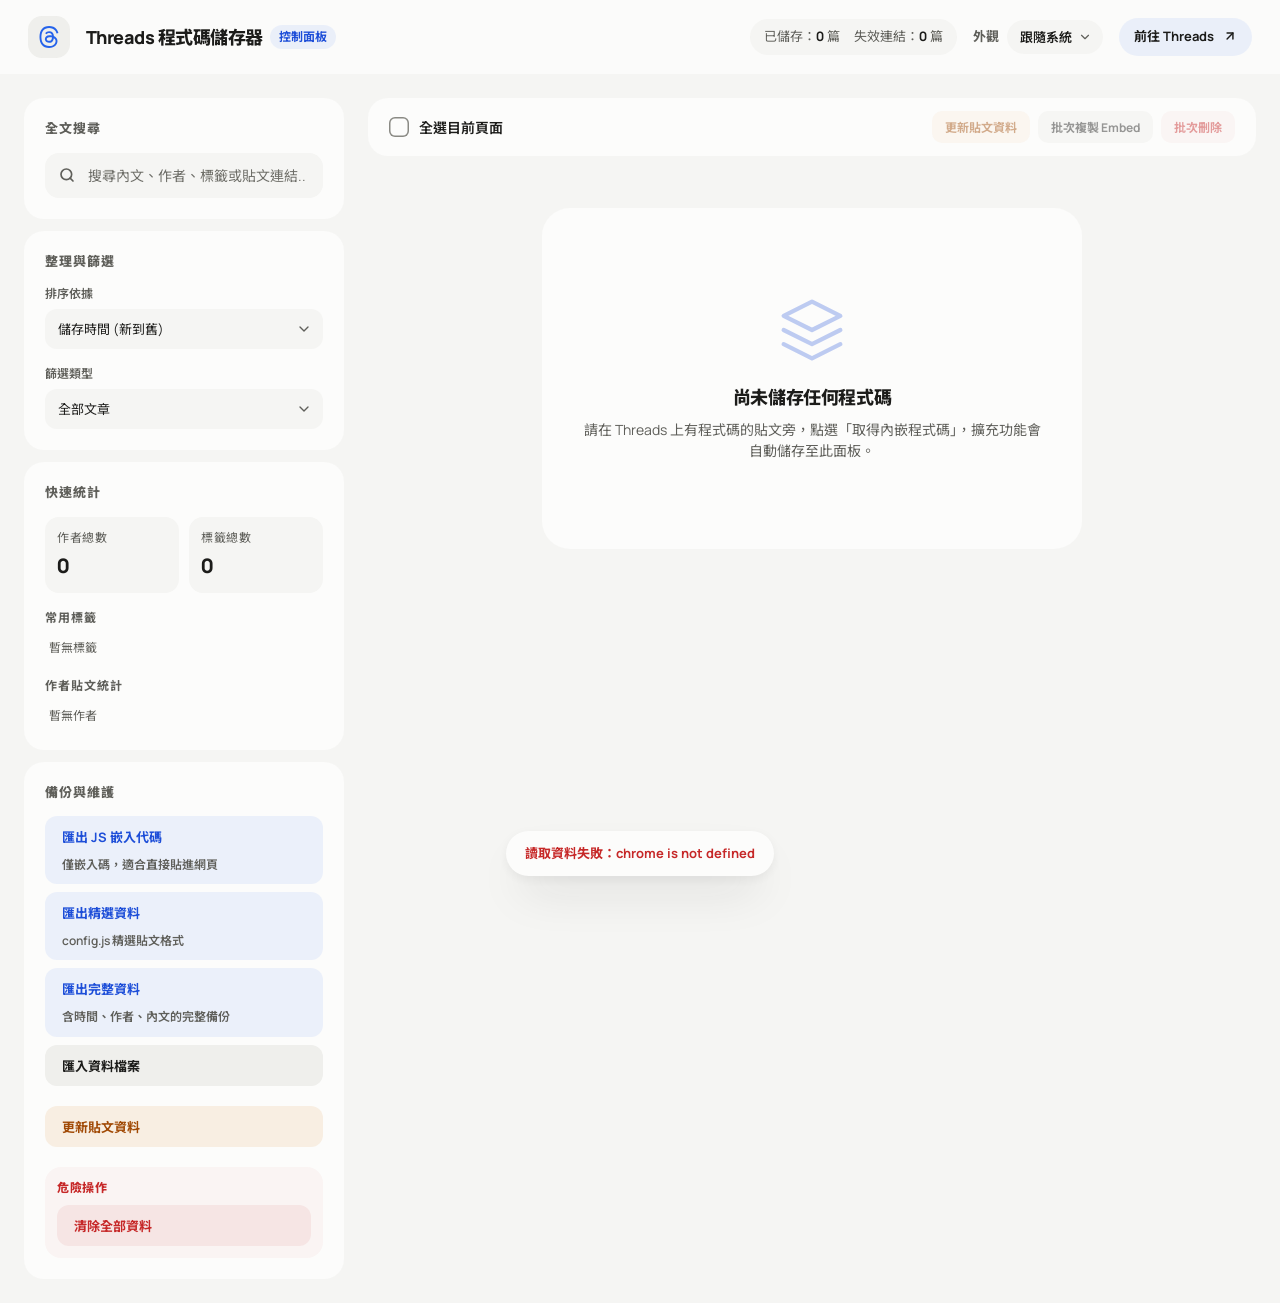
==== commit e3d88102: "feat: 改為無邊框分層並加入動效與內嵌錯誤處理，升版至 v2.5.0 - 介面改用 1%–3% 明度差分層，拿掉框線、漸層與純黑；深色模式字重   減 40，字型改為可變的 Manrope 與 N" ====
--- a/dashboard.html
+++ b/dashboard.html
@@ -57,7 +57,7 @@
             <circle cx="11" cy="11" r="8" />
             <line x1="21" y1="21" x2="16.65" y2="16.65" />
           </svg>
-          <label class="sr-only" for="searchInput">搜尋內文、作者、標籤或內嵌代碼</label>
+          <label class="sr-only" for="searchInput">搜尋內文、作者、標籤或貼文連結</label>
           <input type="text" id="searchInput" placeholder="搜尋內文、作者、標籤或貼文連結...">
         </div>
       </div>
@@ -85,11 +85,15 @@
             <option value="expired">失效貼文</option>
           </select>
         </div>
-        <div class="control-group is-hidden" id="filterValueContainer">
-          <label for="filterValueSelect">篩選數值</label>
-          <select id="filterValueSelect" class="form-select">
-            <option value="">全部</option>
-          </select>
+        <div class="control-collapse" id="filterValueContainer" data-open="false">
+          <div class="control-collapse-inner">
+            <div class="control-group">
+              <label for="filterValueSelect">篩選數值</label>
+              <select id="filterValueSelect" class="form-select">
+                <option value="">全部</option>
+              </select>
+            </div>
+          </div>
         </div>
       </div>
       <div class="sidebar-section">
@@ -105,27 +109,27 @@
           </div>
         </div>
         <div class="tags-cloud-wrapper">
-          <div class="small-title">常用標籤</div>
-          <div class="tags-cloud" id="tagsCloud">
+          <div class="small-title" id="tagsCloudTitle">常用標籤</div>
+          <div class="tags-cloud" id="tagsCloud" role="group" aria-labelledby="tagsCloudTitle">
           </div>
         </div>
         <div class="authors-cloud-wrapper">
-          <div class="small-title">作者貼文統計</div>
-          <div class="authors-cloud" id="authorsCloud">
+          <div class="small-title" id="authorsCloudTitle">作者貼文統計</div>
+          <div class="authors-cloud" id="authorsCloud" role="group" aria-labelledby="authorsCloudTitle">
           </div>
         </div>
       </div>
       <div class="sidebar-section">
         <h2 class="sidebar-title">備份與維護</h2>
         <div class="actions-grid">
-          <button class="btn btn-primary" id="exportBtn">
-            匯出 JS 嵌入代碼<span class="btn-hint">僅嵌入碼，適合直接貼進網頁</span>
-          </button>
-          <button class="btn btn-primary" id="exportFeaturedBtn">
-            匯出精選資料<span class="btn-hint">config.js 精選貼文格式</span>
-          </button>
-          <button class="btn btn-primary" id="exportFullBtn">
-            匯出完整資料<span class="btn-hint">含時間、作者、內文的完整備份</span>
+          <button class="btn btn-primary" id="exportBtn" aria-describedby="exportBtnHint">
+            匯出 JS 嵌入代碼<span class="btn-hint" id="exportBtnHint" aria-hidden="true">僅嵌入碼，適合直接貼進網頁</span>
+          </button>
+          <button class="btn btn-primary" id="exportFeaturedBtn" aria-describedby="exportFeaturedBtnHint">
+            匯出精選資料<span class="btn-hint" id="exportFeaturedBtnHint" aria-hidden="true">config.js 精選貼文格式</span>
+          </button>
+          <button class="btn btn-primary" id="exportFullBtn" aria-describedby="exportFullBtnHint">
+            匯出完整資料<span class="btn-hint" id="exportFullBtnHint" aria-hidden="true">含時間、作者、內文的完整備份</span>
           </button>
           <button class="btn id-btn" id="importBtn">匯入資料檔案</button>
         </div>
@@ -163,10 +167,18 @@
         </div>
         <div class="batch-right" id="batchActionsContainer">
           <button class="btn btn-small btn-warning" id="batchUpdateBtn" disabled>更新貼文資料</button>
-          <button class="btn btn-small" id="batchCopyEmbedBtn" disabled>批次複製 Embed</button>
+          <button class="btn btn-small copy-btn" id="batchCopyEmbedBtn" disabled>
+            <span class="copy-label">批次複製 Embed</span>
+            <span class="copy-feedback" aria-hidden="true"><span><svg xmlns="http://www.w3.org/2000/svg" width="12"
+                  height="12" viewBox="0 0 24 24" fill="none" stroke="currentColor" stroke-width="2.5"
+                  stroke-linecap="round" stroke-linejoin="round">
+                  <polyline points="20 6 9 17 4 12" />
+                </svg>已複製</span></span>
+          </button>
           <button class="btn btn-small btn-danger" id="batchDeleteBtn" disabled>批次刪除</button>
         </div>
       </div>
+      <h2 class="sr-only" id="articleListHeading" tabindex="-1">貼文列表</h2>
       <div class="grid-container" id="articlesContainer">
         <div class="empty-state">
           <svg xmlns="http://www.w3.org/2000/svg" viewBox="0 0 24 24" fill="none" stroke="currentColor"
@@ -179,6 +191,7 @@
           <p class="empty-description">請在 Threads 上有程式碼的貼文旁，點選「取得內嵌程式碼」，擴充功能會自動儲存至此面板。</p>
         </div>
       </div>
+      <div class="load-more-container" id="loadMoreContainer"></div>
     </main>
   </div>
   <div class="modal-overlay" id="confirmModal" role="dialog" aria-modal="true" aria-labelledby="modalTitle"
@@ -207,13 +220,16 @@
       <div class="modal-body">
         <p id="importModalMessage">偵測到已準備匯入的文章資料。請選擇匯入模式：</p>
         <div class="import-mode-options">
-          <button type="button" class="import-option" id="importModeMerge">
-            <span class="import-option-title">合併資料<span class="import-option-tag">推薦</span></span>
-            <span class="import-option-desc">與現有資料進行比對，僅加入不存在的貼文，不會覆蓋現有內容。</span>
-          </button>
-          <button type="button" class="import-option import-option-danger" id="importModeOverwrite">
-            <span class="import-option-title">完全覆寫</span>
-            <span class="import-option-desc">清除所有現有儲存的貼文，以匯入的檔案內容完全取代。此動作無法復原。</span>
+          <button type="button" class="import-option" id="importModeMerge" aria-labelledby="importModeMergeTitle"
+            aria-describedby="importModeMergeDesc">
+            <span class="import-option-title" id="importModeMergeTitle">合併資料<span class="sr-only">（</span><span
+                class="import-option-tag">推薦</span><span class="sr-only">）</span></span>
+            <span class="import-option-desc" id="importModeMergeDesc">與現有資料進行比對，僅加入不存在的貼文，不會覆蓋現有內容。</span>
+          </button>
+          <button type="button" class="import-option import-option-danger" id="importModeOverwrite"
+            aria-labelledby="importModeOverwriteTitle" aria-describedby="importModeOverwriteDesc">
+            <span class="import-option-title" id="importModeOverwriteTitle">完全覆寫</span>
+            <span class="import-option-desc" id="importModeOverwriteDesc">清除所有現有儲存的貼文，以匯入的檔案內容完全取代。此動作無法復原。</span>
           </button>
         </div>
       </div>
@@ -257,7 +273,7 @@
         </div>
       </div>
       <div class="preview-modal-body">
-        <div class="preview-pane active" id="paneEmbed" role="tabpanel" aria-labelledby="previewTabEmbed">
+        <div class="preview-pane active" id="paneEmbed" role="tabpanel" aria-labelledby="previewTabEmbed" tabindex="0">
           <div class="preview-iframe-wrapper" id="previewIframeWrapper">
             <div class="preview-loading-spinner" id="previewLoadingSpinner">
               <div class="spinner"></div>
@@ -278,7 +294,7 @@
               title="Threads 貼文即時預覽框架"></iframe>
           </div>
         </div>
-        <div class="preview-pane" id="paneRaw" role="tabpanel" aria-labelledby="previewTabRaw" hidden>
+        <div class="preview-pane" id="paneRaw" role="tabpanel" aria-labelledby="previewTabRaw" tabindex="0" hidden>
           <div class="preview-raw-view" id="previewRawView"></div>
         </div>
       </div>
@@ -287,13 +303,17 @@
           <span class="preview-post-time" id="previewPostTime"></span>
         </div>
         <div class="preview-footer-actions">
-          <button class="preview-action-btn secondary" id="previewCopyEmbedBtn">
-            <svg xmlns="http://www.w3.org/2000/svg" width="14" height="14" viewBox="0 0 24 24" fill="none"
-              stroke="currentColor" stroke-width="2.5" stroke-linecap="round" stroke-linejoin="round">
-              <polyline points="16 18 22 12 16 6" />
-              <polyline points="8 6 2 12 8 18" />
-            </svg>
-            複製內嵌代碼
+          <button class="preview-action-btn secondary copy-btn" id="previewCopyEmbedBtn">
+            <span class="copy-label"><svg xmlns="http://www.w3.org/2000/svg" width="14" height="14" viewBox="0 0 24 24"
+                fill="none" stroke="currentColor" stroke-width="2.5" stroke-linecap="round" stroke-linejoin="round">
+                <polyline points="16 18 22 12 16 6" />
+                <polyline points="8 6 2 12 8 18" />
+              </svg>複製內嵌代碼</span>
+            <span class="copy-feedback" aria-hidden="true"><span><svg xmlns="http://www.w3.org/2000/svg" width="14"
+                  height="14" viewBox="0 0 24 24" fill="none" stroke="currentColor" stroke-width="2.5"
+                  stroke-linecap="round" stroke-linejoin="round">
+                  <polyline points="20 6 9 17 4 12" />
+                </svg>已複製</span></span>
           </button>
           <a class="preview-action-btn primary" id="previewOpenThreadsLink" target="_blank" rel="noopener noreferrer">
             <span>在 Threads 開啟原文</span>
@@ -309,6 +329,7 @@
     </div>
   </div>
   <div class="toast-container" id="toastContainer" role="status" aria-live="polite" aria-atomic="false"></div>
+  <div class="sr-only" id="liveStatus" role="status" aria-live="polite" aria-atomic="true"></div>
   <input type="file" id="importFileInput" accept=".js,.json" class="is-hidden" title="匯入資料檔案">
   <script src="article-store.js"></script>
   <script src="dashboard.js"></script>
--- a/dashboard.css
+++ b/dashboard.css
@@ -1,181 +1,202 @@
-@import url('https://fonts.googleapis.com/css2?family=Fira+Code:wght@400;500;600;700&family=Fira+Sans:wght@400;500;600;700;800&display=swap');
+@import url('https://fonts.googleapis.com/css2?family=Fira+Code:wght@300..700&family=Manrope:wght@300..800&family=Noto+Sans+TC:wght@300..900&display=swap');
+
+@property --peek-fade {
+    syntax: '<percentage>';
+    inherits: false;
+    initial-value: 0%;
+}
 
 :root {
     color-scheme: light;
-    --bg-color: #f4f7fb;
-    --panel-bg: rgba(255, 255, 255, 0.86);
-    --panel-border: rgba(148, 163, 184, 0.22);
-    --card-bg: rgba(255, 255, 255, 0.96);
-    --card-border: rgba(148, 163, 184, 0.18);
-    --text-primary: #0f172a;
-    --text-secondary: #55637a;
-    --hover-bg: #eef4ff;
+    --bg: #f5f5f3;
+    --surface: #fcfcfb;
+    --surface-hover: #ffffff;
+    --surface-overlay: #fcfcfb;
+    --fill: #efefec;
+    --fill-hover: #e8e8e5;
+    --fill-active: #e1e1de;
+    --field: #f5f5f3;
+    --field-hover: #f0f0ee;
+    --segment-active: #fcfcfb;
+    --navbar-bg: rgb(252 252 251 / 0.88);
+    --text-primary: #1c1c1a;
+    --text-body: #3b3b38;
+    --text-secondary: #5f5f5a;
+    --text-muted: #6e6e68;
     --primary-blue: #2563eb;
     --primary-blue-hover: #1d4ed8;
-    --danger-red: #dc2626;
-    --warning-orange: #b45309;
+    --accent-soft: rgb(37 99 235 / 0.08);
+    --accent-soft-hover: rgb(37 99 235 / 0.13);
+    --accent-soft-active: rgb(37 99 235 / 0.2);
+    --selected-bg: color-mix(in srgb, var(--primary-blue) 6%, var(--surface));
+    --solid-primary: #2563eb;
+    --solid-primary-hover: #1d4ed8;
+    --on-solid-primary: #ffffff;
+    --danger-red: #c62828;
+    --danger-soft: rgb(198 40 40 / 0.07);
+    --danger-soft-hover: rgb(198 40 40 / 0.12);
+    --danger-zone-bg: rgb(198 40 40 / 0.035);
+    --warning-orange: #a14a06;
     --warning-accent: #d97706;
-    --code-text: #0f172a;
-    --code-border: rgba(148, 163, 184, 0.22);
-    --font-sans: 'Fira Sans', -apple-system, BlinkMacSystemFont, 'Segoe UI', sans-serif;
+    --warning-soft: rgb(217 119 6 / 0.1);
+    --warning-soft-hover: rgb(217 119 6 / 0.16);
+    --info-color: #0369a1;
+    --info-color-hover: #075985;
+    --info-soft: rgb(3 105 161 / 0.08);
+    --info-soft-hover: rgb(3 105 161 / 0.14);
+    --paused-text: #4a4a46;
+    --code-text: #1c1c1a;
+    --control-ring: #8a8a84;
+    --checkbox-fill: #2563eb;
+    --track-bg: #e1e1de;
+    --ring-inner: #1d4ed8;
+    --ring-outer: rgb(37 99 235 / 0.18);
+    --field-bite: rgb(28 28 26 / 0.06);
+    --field-focus-ring: inset 0 1px 2px var(--field-bite), 0 0 0 2px var(--ring-inner), 0 0 0 5px var(--ring-outer);
+    --overlay-bg: rgb(28 28 26 / 0.22);
+    --shadow-overlay: 0 24px 48px -16px rgb(28 28 26 / 0.22), 0 4px 12px rgb(28 28 26 / 0.06);
+    --shadow-drawer: -24px 0 48px -16px rgb(28 28 26 / 0.22);
+    --shadow-segment: 0 1px 3px rgb(28 28 26 / 0.08);
+    --select-arrow: url("data:image/svg+xml,%3Csvg xmlns='http://www.w3.org/2000/svg' width='24' height='24' viewBox='0 0 24 24' fill='none' stroke='%235f5f5a' stroke-width='2' stroke-linecap='round' stroke-linejoin='round'%3E%3Cpolyline points='6 9 12 15 18 9'%3E%3C/polyline%3E%3C/svg%3E");
+    --scrollbar-thumb: #d4d4d0;
+    --scrollbar-thumb-hover: #b9b9b4;
+    --focus-color: #2563eb;
+    --fw-regular: 400;
+    --fw-medium: 500;
+    --fw-semibold: 600;
+    --fw-bold: 700;
+    --fw-heavy: 800;
+    --font-sans: 'Manrope', 'Noto Sans TC', -apple-system, BlinkMacSystemFont, 'Segoe UI', sans-serif;
     --font-mono: 'Fira Code', ui-monospace, SFMono-Regular, Consolas, monospace;
     --transition-speed: 0.18s;
-    --focus-color: #2563eb;
-    --shadow-sm: 0 6px 18px rgba(15, 23, 42, 0.06);
-    --shadow-md: 0 14px 36px rgba(15, 23, 42, 0.08);
-    --shadow-lg: 0 24px 48px rgba(15, 23, 42, 0.12);
     --radius-md: 16px;
     --radius-lg: 20px;
     --radius-xl: 28px;
-    --text-body: #334155;
-    --text-muted: #94a3b8;
-    --surface: #fff;
-    --surface-subtle: #f8fafc;
-    --surface-muted: #f1f5f9;
-    --surface-muted-strong: #e2e8f0;
-    --page-bg-end: #eef2f7;
-    --page-glow: rgba(37, 99, 235, 0.08);
-    --navbar-bg: rgba(255, 255, 255, 0.84);
-    --btn-bg: rgba(255, 255, 255, 0.96);
-    --field-bg: rgba(248, 250, 252, 0.96);
-    --field-inset: inset 0 1px 0 rgba(255, 255, 255, 0.85);
-    --select-arrow: url("data:image/svg+xml,%3Csvg xmlns='http://www.w3.org/2000/svg' width='24' height='24' viewBox='0 0 24 24' fill='none' stroke='%2364748b' stroke-width='2' stroke-linecap='round' stroke-linejoin='round'%3E%3Cpolyline points='6 9 12 15 18 9'%3E%3C/polyline%3E%3C/svg%3E");
-    --panel-muted-bg: rgba(248, 250, 252, 0.92);
-    --track-bg: rgba(226, 232, 240, 0.85);
-    --modal-bg: rgba(255, 255, 255, 0.98);
-    --overlay-bg: rgba(15, 23, 42, 0.18);
-    --toast-bg: rgba(255, 255, 255, 0.96);
-    --empty-bg-start: rgba(255, 255, 255, 0.92);
-    --empty-bg-end: rgba(248, 250, 252, 0.88);
-    --accent-tint: #eef4ff;
-    --accent-tint-hover: #e2ebff;
-    --danger-tint: #fff7f7;
-    --danger-tint-hover: #fff1f1;
-    --warning-tint: #fff9ef;
-    --warning-tint-hover: #fff3df;
-    --info-color: #0284c7;
-    --info-color-hover: #0369a1;
-    --info-tint: #f0f9ff;
-    --info-tint-hover: #e0f2fe;
-    --paused-text: #475569;
-    --checkbox-fill: linear-gradient(135deg, #2563eb, #1d4ed8);
-    --checkbox-border: #2563eb;
-    --scrollbar-thumb: #cbd5e1;
-    --scrollbar-thumb-hover: #94a3b8;
+    --ease-out-cubic: cubic-bezier(0.215, 0.61, 0.355, 1);
+    --collapse-duration: 0.32s;
+    --stream-char-duration: 90ms;
+    --stream-char-stagger: 30ms;
+    --stream-blur: 6px;
+    --spring-snap: linear(0, 0.096, 0.269, 0.436, 0.575, 0.684, 0.766, 0.827, 0.873, 0.907, 0.931, 0.95, 0.963, 0.973, 0.98, 0.985, 0.989, 0.992, 0.994, 0.996, 0.997, 0.998, 0.998, 0.999, 1);
+    --spring-snap-duration: 370ms;
+    --spring-pop: linear(0, 0.045, 0.161, 0.32, 0.498, 0.673, 0.833, 0.966, 1.069, 1.139, 1.18, 1.195, 1.189, 1.168, 1.138, 1.104, 1.07, 1.038, 1.011, 0.99, 0.975, 0.966, 0.962, 0.963, 0.966, 0.972, 0.978, 0.985, 0.992, 0.997, 1.001, 1.004, 1.006, 1.007, 1.007, 1.007, 1.006, 1.004, 1.003, 1.002, 1.001, 1, 0.999, 0.999, 0.999, 0.999, 0.999, 0.999, 1);
+    --spring-pop-duration: 780ms;
+    --feedback-fade: 0.24s;
+    --card-body-peek: 5lh;
 }
 
 @media (prefers-color-scheme: dark) {
     :root:not([data-theme="light"]) {
         color-scheme: dark;
-        --bg-color: #0b1120;
-        --panel-bg: rgba(15, 23, 42, 0.78);
-        --panel-border: rgba(148, 163, 184, 0.2);
-        --card-bg: rgba(30, 41, 59, 0.92);
-        --card-border: rgba(148, 163, 184, 0.16);
-        --text-primary: #e2e8f0;
-        --text-secondary: #a3b1c6;
-        --hover-bg: rgba(96, 165, 250, 0.14);
+        --bg: #0b0b0a;
+        --surface: #151515;
+        --surface-hover: #1a1a19;
+        --surface-overlay: #1a1a19;
+        --fill: #20201e;
+        --fill-hover: #262624;
+        --fill-active: #2c2c2a;
+        --field: #0b0b0a;
+        --field-hover: #10100f;
+        --segment-active: #2c2c2a;
+        --navbar-bg: rgb(21 21 21 / 0.88);
+        --text-primary: #ededea;
+        --text-body: #cfcfca;
+        --text-secondary: #a8a8a2;
+        --text-muted: #8a8a84;
         --primary-blue: #60a5fa;
         --primary-blue-hover: #93c5fd;
+        --accent-soft: rgb(96 165 250 / 0.12);
+        --accent-soft-hover: rgb(96 165 250 / 0.18);
+        --accent-soft-active: rgb(96 165 250 / 0.26);
         --danger-red: #f87171;
+        --danger-soft: rgb(248 113 113 / 0.1);
+        --danger-soft-hover: rgb(248 113 113 / 0.16);
+        --danger-zone-bg: rgb(248 113 113 / 0.05);
         --warning-orange: #fbbf24;
         --warning-accent: #f59e0b;
-        --code-text: #e2e8f0;
-        --code-border: rgba(148, 163, 184, 0.24);
-        --focus-color: #60a5fa;
-        --shadow-sm: 0 6px 18px rgba(0, 0, 0, 0.3);
-        --shadow-md: 0 14px 36px rgba(0, 0, 0, 0.4);
-        --shadow-lg: 0 24px 48px rgba(0, 0, 0, 0.5);
-        --text-body: #cbd5e1;
-        --text-muted: #8a98ad;
-        --surface: #1e293b;
-        --surface-subtle: #172033;
-        --surface-muted: #273449;
-        --surface-muted-strong: #334155;
-        --page-bg-end: #0b1120;
-        --page-glow: rgba(59, 130, 246, 0.14);
-        --navbar-bg: rgba(15, 23, 42, 0.84);
-        --btn-bg: rgba(30, 41, 59, 0.96);
-        --field-bg: rgba(15, 23, 42, 0.9);
-        --field-inset: inset 0 1px 0 rgba(255, 255, 255, 0.04);
-        --select-arrow: url("data:image/svg+xml,%3Csvg xmlns='http://www.w3.org/2000/svg' width='24' height='24' viewBox='0 0 24 24' fill='none' stroke='%23a3b1c6' stroke-width='2' stroke-linecap='round' stroke-linejoin='round'%3E%3Cpolyline points='6 9 12 15 18 9'%3E%3C/polyline%3E%3C/svg%3E");
-        --panel-muted-bg: rgba(15, 23, 42, 0.6);
-        --track-bg: rgba(51, 65, 85, 0.85);
-        --modal-bg: rgba(15, 23, 42, 0.98);
-        --overlay-bg: rgba(2, 6, 23, 0.55);
-        --toast-bg: rgba(30, 41, 59, 0.97);
-        --empty-bg-start: rgba(30, 41, 59, 0.6);
-        --empty-bg-end: rgba(15, 23, 42, 0.6);
-        --accent-tint: rgba(96, 165, 250, 0.12);
-        --accent-tint-hover: rgba(96, 165, 250, 0.2);
-        --danger-tint: rgba(248, 113, 113, 0.08);
-        --danger-tint-hover: rgba(248, 113, 113, 0.14);
-        --warning-tint: rgba(251, 191, 36, 0.08);
-        --warning-tint-hover: rgba(251, 191, 36, 0.14);
+        --warning-soft: rgb(251 191 36 / 0.1);
+        --warning-soft-hover: rgb(251 191 36 / 0.16);
         --info-color: #38bdf8;
         --info-color-hover: #7dd3fc;
-        --info-tint: rgba(56, 189, 248, 0.1);
-        --info-tint-hover: rgba(56, 189, 248, 0.18);
-        --paused-text: #cbd5e1;
-        --scrollbar-thumb: #334155;
-        --scrollbar-thumb-hover: #475569;
+        --info-soft: rgb(56 189 248 / 0.1);
+        --info-soft-hover: rgb(56 189 248 / 0.18);
+        --paused-text: #cfcfca;
+        --code-text: #ededea;
+        --control-ring: #6b6b66;
+        --track-bg: #2c2c2a;
+        --ring-inner: #93c5fd;
+        --ring-outer: rgb(96 165 250 / 0.22);
+        --field-bite: rgb(11 11 10 / 0.5);
+        --overlay-bg: rgb(11 11 10 / 0.6);
+        --shadow-overlay: 0 24px 48px -16px rgb(11 11 10 / 0.8), 0 4px 12px rgb(11 11 10 / 0.5);
+        --shadow-drawer: -24px 0 48px -16px rgb(11 11 10 / 0.8);
+        --shadow-segment: 0 1px 3px rgb(11 11 10 / 0.4);
+        --select-arrow: url("data:image/svg+xml,%3Csvg xmlns='http://www.w3.org/2000/svg' width='24' height='24' viewBox='0 0 24 24' fill='none' stroke='%23a8a8a2' stroke-width='2' stroke-linecap='round' stroke-linejoin='round'%3E%3Cpolyline points='6 9 12 15 18 9'%3E%3C/polyline%3E%3C/svg%3E");
+        --scrollbar-thumb: #2c2c2a;
+        --scrollbar-thumb-hover: #3a3a37;
+        --focus-color: #60a5fa;
+        --fw-regular: 360;
+        --fw-medium: 460;
+        --fw-semibold: 560;
+        --fw-bold: 660;
+        --fw-heavy: 760;
     }
 }
 
 :root[data-theme="dark"] {
     color-scheme: dark;
-    --bg-color: #0b1120;
-    --panel-bg: rgba(15, 23, 42, 0.78);
-    --panel-border: rgba(148, 163, 184, 0.2);
-    --card-bg: rgba(30, 41, 59, 0.92);
-    --card-border: rgba(148, 163, 184, 0.16);
-    --text-primary: #e2e8f0;
-    --text-secondary: #a3b1c6;
-    --hover-bg: rgba(96, 165, 250, 0.14);
+    --bg: #0b0b0a;
+    --surface: #151515;
+    --surface-hover: #1a1a19;
+    --surface-overlay: #1a1a19;
+    --fill: #20201e;
+    --fill-hover: #262624;
+    --fill-active: #2c2c2a;
+    --field: #0b0b0a;
+    --field-hover: #10100f;
+    --segment-active: #2c2c2a;
+    --navbar-bg: rgb(21 21 21 / 0.88);
+    --text-primary: #ededea;
+    --text-body: #cfcfca;
+    --text-secondary: #a8a8a2;
+    --text-muted: #8a8a84;
     --primary-blue: #60a5fa;
     --primary-blue-hover: #93c5fd;
+    --accent-soft: rgb(96 165 250 / 0.12);
+    --accent-soft-hover: rgb(96 165 250 / 0.18);
+    --accent-soft-active: rgb(96 165 250 / 0.26);
     --danger-red: #f87171;
+    --danger-soft: rgb(248 113 113 / 0.1);
+    --danger-soft-hover: rgb(248 113 113 / 0.16);
+    --danger-zone-bg: rgb(248 113 113 / 0.05);
     --warning-orange: #fbbf24;
     --warning-accent: #f59e0b;
-    --code-text: #e2e8f0;
-    --code-border: rgba(148, 163, 184, 0.24);
-    --focus-color: #60a5fa;
-    --shadow-sm: 0 6px 18px rgba(0, 0, 0, 0.3);
-    --shadow-md: 0 14px 36px rgba(0, 0, 0, 0.4);
-    --shadow-lg: 0 24px 48px rgba(0, 0, 0, 0.5);
-    --text-body: #cbd5e1;
-    --text-muted: #8a98ad;
-    --surface: #1e293b;
-    --surface-subtle: #172033;
-    --surface-muted: #273449;
-    --surface-muted-strong: #334155;
-    --page-bg-end: #0b1120;
-    --page-glow: rgba(59, 130, 246, 0.14);
-    --navbar-bg: rgba(15, 23, 42, 0.84);
-    --btn-bg: rgba(30, 41, 59, 0.96);
-    --field-bg: rgba(15, 23, 42, 0.9);
-    --field-inset: inset 0 1px 0 rgba(255, 255, 255, 0.04);
-    --select-arrow: url("data:image/svg+xml,%3Csvg xmlns='http://www.w3.org/2000/svg' width='24' height='24' viewBox='0 0 24 24' fill='none' stroke='%23a3b1c6' stroke-width='2' stroke-linecap='round' stroke-linejoin='round'%3E%3Cpolyline points='6 9 12 15 18 9'%3E%3C/polyline%3E%3C/svg%3E");
-    --panel-muted-bg: rgba(15, 23, 42, 0.6);
-    --track-bg: rgba(51, 65, 85, 0.85);
-    --modal-bg: rgba(15, 23, 42, 0.98);
-    --overlay-bg: rgba(2, 6, 23, 0.55);
-    --toast-bg: rgba(30, 41, 59, 0.97);
-    --empty-bg-start: rgba(30, 41, 59, 0.6);
-    --empty-bg-end: rgba(15, 23, 42, 0.6);
-    --accent-tint: rgba(96, 165, 250, 0.12);
-    --accent-tint-hover: rgba(96, 165, 250, 0.2);
-    --danger-tint: rgba(248, 113, 113, 0.08);
-    --danger-tint-hover: rgba(248, 113, 113, 0.14);
-    --warning-tint: rgba(251, 191, 36, 0.08);
-    --warning-tint-hover: rgba(251, 191, 36, 0.14);
+    --warning-soft: rgb(251 191 36 / 0.1);
+    --warning-soft-hover: rgb(251 191 36 / 0.16);
     --info-color: #38bdf8;
     --info-color-hover: #7dd3fc;
-    --info-tint: rgba(56, 189, 248, 0.1);
-    --info-tint-hover: rgba(56, 189, 248, 0.18);
-    --paused-text: #cbd5e1;
-    --scrollbar-thumb: #334155;
-    --scrollbar-thumb-hover: #475569;
+    --info-soft: rgb(56 189 248 / 0.1);
+    --info-soft-hover: rgb(56 189 248 / 0.18);
+    --paused-text: #cfcfca;
+    --code-text: #ededea;
+    --control-ring: #6b6b66;
+    --track-bg: #2c2c2a;
+    --ring-inner: #93c5fd;
+    --ring-outer: rgb(96 165 250 / 0.22);
+    --field-bite: rgb(11 11 10 / 0.5);
+    --overlay-bg: rgb(11 11 10 / 0.6);
+    --shadow-overlay: 0 24px 48px -16px rgb(11 11 10 / 0.8), 0 4px 12px rgb(11 11 10 / 0.5);
+    --shadow-drawer: -24px 0 48px -16px rgb(11 11 10 / 0.8);
+    --shadow-segment: 0 1px 3px rgb(11 11 10 / 0.4);
+    --select-arrow: url("data:image/svg+xml,%3Csvg xmlns='http://www.w3.org/2000/svg' width='24' height='24' viewBox='0 0 24 24' fill='none' stroke='%23a8a8a2' stroke-width='2' stroke-linecap='round' stroke-linejoin='round'%3E%3Cpolyline points='6 9 12 15 18 9'%3E%3C/polyline%3E%3C/svg%3E");
+    --scrollbar-thumb: #2c2c2a;
+    --scrollbar-thumb-hover: #3a3a37;
+    --focus-color: #60a5fa;
+    --fw-regular: 360;
+    --fw-medium: 460;
+    --fw-semibold: 560;
+    --fw-bold: 660;
+    --fw-heavy: 760;
 }
 
 * {
@@ -185,20 +206,41 @@
 }
 
 html {
-    background: var(--bg-color);
+    background: var(--bg);
 }
 
 body {
     font-family: var(--font-sans);
-    background:
-        radial-gradient(circle at top left, var(--page-glow), transparent 28%),
-        linear-gradient(180deg, var(--surface-subtle) 0%, var(--page-bg-end) 100%);
+    font-weight: var(--fw-regular);
+    background: var(--bg);
     color: var(--text-primary);
     min-height: 100vh;
     display: flex;
     flex-direction: column;
     overflow-x: hidden;
     line-height: 1.5;
+}
+
+button,
+input,
+select,
+textarea {
+    font-family: inherit;
+    font-weight: inherit;
+}
+
+strong,
+b,
+th {
+    font-weight: var(--fw-bold);
+}
+
+svg {
+    vertical-align: -0.125em;
+}
+
+p {
+    text-wrap: pretty;
 }
 
 .navbar {
@@ -210,11 +252,9 @@
     background: var(--navbar-bg);
     -webkit-backdrop-filter: blur(16px);
     backdrop-filter: blur(16px);
-    border-bottom: 1px solid var(--panel-border);
     position: sticky;
     top: 0;
     z-index: 100;
-    box-shadow: var(--shadow-sm);
 }
 
 .nav-left,
@@ -232,9 +272,7 @@
     display: inline-flex;
     align-items: center;
     justify-content: center;
-    background: linear-gradient(180deg, var(--surface), var(--surface-subtle));
-    border: 1px solid var(--panel-border);
-    box-shadow: var(--shadow-sm);
+    background: var(--fill);
     color: var(--primary-blue);
     flex-shrink: 0;
 }
@@ -246,7 +284,7 @@
 
 .nav-title {
     font-size: 18px;
-    font-weight: 800;
+    font-weight: var(--fw-heavy);
     display: flex;
     align-items: center;
     gap: 8px;
@@ -256,12 +294,11 @@
 
 .nav-title .badge {
     font-size: 12px;
-    background: rgba(37, 99, 235, 0.1);
+    background: var(--accent-soft);
     color: var(--primary-blue-hover);
     padding: 3px 9px;
     border-radius: 999px;
-    font-weight: 700;
-    border: 1px solid rgba(37, 99, 235, 0.14);
+    font-weight: var(--fw-bold);
     letter-spacing: 0;
 }
 
@@ -270,11 +307,10 @@
     align-items: center;
     gap: 14px;
     font-size: 13px;
-    background: var(--panel-bg);
+    font-variant-numeric: tabular-nums;
+    background: var(--bg);
     padding: 8px 14px;
     border-radius: 999px;
-    border: 1px solid var(--panel-border);
-    box-shadow: var(--shadow-sm);
     flex-wrap: wrap;
 }
 
@@ -295,27 +331,26 @@
 }
 
 .threads-link {
-    display: inline-flex;
-    align-items: center;
-    gap: 6px;
+    display: inline-block;
     font-size: 13px;
-    font-weight: 700;
+    font-weight: var(--fw-bold);
     color: var(--text-primary);
     text-decoration: none;
-    background: linear-gradient(135deg, rgba(37, 99, 235, 0.08), rgba(59, 130, 246, 0.12));
-    border: 1px solid rgba(37, 99, 235, 0.18);
+    white-space: nowrap;
+    background: var(--accent-soft);
+    border: 1px solid transparent;
     padding: 8px 14px;
     border-radius: 999px;
-    transition: transform var(--transition-speed), box-shadow var(--transition-speed), background var(--transition-speed), border-color var(--transition-speed);
-    box-shadow: var(--shadow-sm);
+    transition: background-color var(--transition-speed);
     flex-shrink: 0;
 }
 
+.threads-link svg {
+    margin-inline-start: 6px;
+}
+
 .threads-link:hover {
-    background: linear-gradient(135deg, rgba(37, 99, 235, 0.12), rgba(59, 130, 246, 0.16));
-    border-color: rgba(37, 99, 235, 0.26);
-    transform: translateY(-1px);
-    box-shadow: var(--shadow-md);
+    background: var(--accent-soft-hover);
 }
 
 .theme-picker {
@@ -323,7 +358,7 @@
     align-items: center;
     gap: 8px;
     font-size: 13px;
-    font-weight: 700;
+    font-weight: var(--fw-bold);
     color: var(--text-secondary);
     flex-shrink: 0;
 }
@@ -332,29 +367,28 @@
     min-height: 34px;
     padding: 6px 30px 6px 12px;
     border-radius: 999px;
-    border: 1px solid var(--panel-border);
-    background-color: var(--field-bg);
+    border: 1px solid transparent;
+    background-color: var(--field);
     background-image: var(--select-arrow);
     background-repeat: no-repeat;
     background-position: right 10px center;
     background-size: 14px;
     color: var(--text-primary);
-    font-family: inherit;
     font-size: 13px;
-    font-weight: 600;
+    font-weight: var(--fw-semibold);
     cursor: pointer;
     appearance: none;
-    box-shadow: var(--shadow-sm);
+    outline: none;
+    transition: background-color var(--transition-speed), box-shadow var(--transition-speed);
 }
 
 .theme-select:hover {
+    background-color: var(--field-hover);
+}
+
+.theme-select:focus {
     background-color: var(--surface);
-    border-color: rgba(148, 163, 184, 0.32);
-}
-
-.theme-select:focus-visible {
-    outline: 2px solid var(--focus-color);
-    outline-offset: 2px;
+    box-shadow: var(--field-focus-ring);
 }
 
 .dashboard-container {
@@ -373,28 +407,23 @@
     flex-shrink: 0;
     display: flex;
     flex-direction: column;
-    gap: 18px;
+    gap: 12px;
 }
 
 .sidebar-section {
-    background: var(--panel-bg);
-    border: 1px solid var(--panel-border);
+    background: var(--surface);
+    border: 1px solid transparent;
     border-radius: var(--radius-lg);
     padding: 20px;
-    -webkit-backdrop-filter: blur(12px);
-    backdrop-filter: blur(12px);
-    box-shadow: var(--shadow-sm);
 }
 
 .sidebar-section .sidebar-title {
     font-size: 13px;
-    font-weight: 800;
+    font-weight: var(--fw-heavy);
     text-transform: uppercase;
     letter-spacing: 0.08em;
-    margin-bottom: 16px;
+    margin-bottom: 14px;
     color: var(--text-secondary);
-    padding-bottom: 8px;
-    border-bottom: 1px solid rgba(148, 163, 184, 0.16);
 }
 
 .search-wrapper {
@@ -414,14 +443,13 @@
 #searchInput {
     width: 100%;
     padding: 12px 16px 12px 42px;
-    background: var(--field-bg);
-    border: 1px solid var(--panel-border);
+    background: var(--field);
+    border: 1px solid transparent;
     border-radius: 14px;
     color: var(--text-primary);
     font-size: 14px;
     outline: none;
-    transition: all var(--transition-speed);
-    box-shadow: var(--field-inset);
+    transition: background-color var(--transition-speed), box-shadow var(--transition-speed);
 }
 
 #searchInput::placeholder {
@@ -429,15 +457,12 @@
 }
 
 #searchInput:hover {
-    border-color: rgba(148, 163, 184, 0.32);
+    background: var(--field-hover);
+}
+
+#searchInput:focus {
     background: var(--surface);
-}
-
-#searchInput:focus {
-    border-color: rgba(37, 99, 235, 0.28);
-    outline: 2px solid var(--focus-color);
-    outline-offset: 1px;
-    background: var(--surface);
+    box-shadow: var(--field-focus-ring);
 }
 
 .control-group {
@@ -447,45 +472,66 @@
     gap: 6px;
 }
 
-.control-group:last-child {
+.control-group:last-child,
+.control-group:has(+ .control-collapse) {
     margin-bottom: 0;
 }
 
 .control-group label {
     font-size: 12px;
-    font-weight: 600;
+    font-weight: var(--fw-semibold);
     color: var(--text-secondary);
+}
+
+.control-collapse {
+    display: grid;
+    grid-template-rows: 0fr;
+    visibility: hidden;
+    transition: grid-template-rows var(--collapse-duration) var(--ease-out-cubic), visibility 0s linear var(--collapse-duration);
+}
+
+.control-collapse[data-open="true"] {
+    grid-template-rows: 1fr;
+    visibility: visible;
+    transition: grid-template-rows var(--collapse-duration) var(--ease-out-cubic), visibility 0s;
+}
+
+.control-collapse-inner {
+    min-height: 0;
+    overflow: clip;
+    overflow-clip-margin: 6px;
+}
+
+.control-collapse .control-group {
+    margin-bottom: 0;
+    padding-top: 16px;
 }
 
 .form-select {
     width: 100%;
     padding: 10px 12px;
-    background: var(--field-bg);
-    border: 1px solid var(--panel-border);
+    background: var(--field);
+    border: 1px solid transparent;
     border-radius: 12px;
     color: var(--text-primary);
     font-size: 13px;
     cursor: pointer;
     outline: none;
-    transition: all var(--transition-speed);
+    transition: background-color var(--transition-speed), box-shadow var(--transition-speed);
     appearance: none;
     background-image: var(--select-arrow);
     background-repeat: no-repeat;
     background-position: right 10px center;
     background-size: 16px;
-    box-shadow: var(--field-inset);
 }
 
 .form-select:hover {
-    border-color: rgba(148, 163, 184, 0.32);
+    background-color: var(--field-hover);
+}
+
+.form-select:focus {
     background-color: var(--surface);
-}
-
-.form-select:focus {
-    border-color: rgba(37, 99, 235, 0.28);
-    outline: 2px solid var(--focus-color);
-    outline-offset: 1px;
-    background-color: var(--surface);
+    box-shadow: var(--field-focus-ring);
 }
 
 .form-select option {
@@ -496,19 +542,17 @@
 .stats-panel {
     display: grid;
     grid-template-columns: repeat(2, minmax(0, 1fr));
-    gap: 12px;
+    gap: 10px;
     margin-bottom: 16px;
 }
 
 .mini-stat-card {
-    background: linear-gradient(180deg, var(--surface), var(--surface-subtle));
-    border: 1px solid var(--panel-border);
+    background: var(--bg);
     padding: 12px;
     border-radius: 14px;
     display: flex;
     flex-direction: column;
     gap: 4px;
-    box-shadow: var(--shadow-sm);
 }
 
 .mini-stat-card .label {
@@ -520,7 +564,8 @@
 
 .mini-stat-card .val {
     font-size: 20px;
-    font-weight: 800;
+    font-weight: var(--fw-heavy);
+    font-variant-numeric: tabular-nums;
     color: var(--text-primary);
     letter-spacing: -0.03em;
 }
@@ -539,7 +584,7 @@
 .tags-cloud-wrapper .small-title,
 .authors-cloud-wrapper .small-title {
     font-size: 12px;
-    font-weight: 700;
+    font-weight: var(--fw-bold);
     color: var(--text-secondary);
     text-transform: uppercase;
     letter-spacing: 0.08em;
@@ -557,71 +602,59 @@
 
 .tag-badge {
     font-size: 12px;
-    background: rgba(37, 99, 235, 0.08);
+    font-variant-numeric: tabular-nums;
+    background: var(--accent-soft);
     color: var(--primary-blue-hover);
     padding: 4px 8px;
     border-radius: 999px;
     cursor: pointer;
-    border: 1px solid rgba(37, 99, 235, 0.14);
-    transition: all var(--transition-speed);
+    border: 1px solid transparent;
+    transition: background-color var(--transition-speed), color var(--transition-speed);
 }
 
 .tag-badge:hover {
-    background: rgba(37, 99, 235, 0.14);
-    color: var(--primary-blue-hover);
-    border-color: rgba(37, 99, 235, 0.22);
+    background: var(--accent-soft-hover);
 }
 
 .tag-badge.active {
-    background: linear-gradient(135deg, rgba(37, 99, 235, 0.16), rgba(59, 130, 246, 0.2));
-    color: var(--primary-blue-hover);
-    border-color: rgba(37, 99, 235, 0.26);
+    background: var(--accent-soft-active);
 }
 
 .actions-grid,
 .maintenance-actions {
     display: flex;
     flex-direction: column;
-    gap: 10px;
+    gap: 8px;
 }
 
 .actions-grid {
-    margin-bottom: 16px;
-}
-
-.maintenance-actions {
-    border-top: 1px solid rgba(148, 163, 184, 0.18);
-    padding-top: 16px;
+    margin-bottom: 20px;
 }
 
 .btn {
     width: 100%;
     padding: 10px 16px;
     font-size: 13px;
-    font-weight: 700;
+    font-weight: var(--fw-bold);
     border-radius: 12px;
     cursor: pointer;
-    transition: all var(--transition-speed);
-    border: 1px solid var(--panel-border);
-    background: var(--btn-bg);
+    transition: background-color var(--transition-speed), color var(--transition-speed), opacity var(--transition-speed);
+    border: 1px solid transparent;
+    background: var(--fill);
     color: var(--text-primary);
     display: inline-flex;
     align-items: center;
     justify-content: center;
     gap: 8px;
     text-align: center;
-    box-shadow: var(--shadow-sm);
-}
-
-.btn:hover {
-    background: linear-gradient(180deg, var(--surface), var(--surface-subtle));
-    border-color: rgba(148, 163, 184, 0.32);
-    transform: translateY(-1px);
-    box-shadow: var(--shadow-md);
-}
-
-.btn:active {
-    transform: translateY(0);
+}
+
+.btn:not(:disabled):hover {
+    background: var(--fill-hover);
+}
+
+.btn:not(:disabled):active {
+    background: var(--fill-active);
 }
 
 .btn:focus-visible {
@@ -630,36 +663,33 @@
 }
 
 .btn-primary {
-    background: linear-gradient(135deg, rgba(37, 99, 235, 0.12), rgba(59, 130, 246, 0.18));
-    border-color: rgba(37, 99, 235, 0.18);
+    background: var(--accent-soft);
     color: var(--primary-blue-hover);
 }
 
-.btn-primary:hover {
-    background: linear-gradient(135deg, rgba(37, 99, 235, 0.16), rgba(59, 130, 246, 0.22));
-    border-color: rgba(37, 99, 235, 0.24);
+.btn-primary:not(:disabled):hover,
+.btn-primary:not(:disabled):active {
+    background: var(--accent-soft-hover);
 }
 
 .btn-danger {
-    background: linear-gradient(180deg, var(--surface), var(--danger-tint));
-    border-color: rgba(220, 38, 38, 0.18);
+    background: var(--danger-soft);
     color: var(--danger-red);
 }
 
-.btn-danger:hover {
-    background: linear-gradient(180deg, var(--surface), var(--danger-tint-hover));
-    border-color: rgba(220, 38, 38, 0.28);
+.btn-danger:not(:disabled):hover,
+.btn-danger:not(:disabled):active {
+    background: var(--danger-soft-hover);
 }
 
 .btn-warning {
-    background: linear-gradient(180deg, var(--surface), var(--warning-tint));
-    border-color: rgba(217, 119, 6, 0.18);
+    background: var(--warning-soft);
     color: var(--warning-orange);
 }
 
-.btn-warning:hover {
-    background: linear-gradient(180deg, var(--surface), var(--warning-tint-hover));
-    border-color: rgba(217, 119, 6, 0.28);
+.btn-warning:not(:disabled):hover,
+.btn-warning:not(:disabled):active {
+    background: var(--warning-soft-hover);
 }
 
 .btn-small {
@@ -667,18 +697,15 @@
     padding: 6px 12px;
     font-size: 12px;
     border-radius: 10px;
-    box-shadow: none;
 }
 
 .update-controls {
     display: flex;
     flex-direction: column;
     gap: 10px;
-    background: var(--panel-muted-bg);
-    border: 1px solid var(--panel-border);
+    background: var(--bg);
     border-radius: 12px;
     padding: 12px;
-    box-shadow: var(--shadow-sm);
 }
 
 .update-progress-info {
@@ -686,27 +713,26 @@
     justify-content: space-between;
     align-items: center;
     font-size: 12px;
-    font-weight: 700;
+    font-weight: var(--fw-bold);
 }
 
 .update-progress-text {
     color: var(--text-primary);
+    font-variant-numeric: tabular-nums;
 }
 
 .update-badge {
     font-size: 12px;
-    font-weight: 700;
+    font-weight: var(--fw-bold);
     padding: 2px 8px;
     border-radius: 999px;
-    background: rgba(217, 119, 6, 0.15);
+    background: var(--warning-soft);
     color: var(--warning-orange);
-    border: 1px solid rgba(217, 119, 6, 0.3);
 }
 
 .update-badge.paused {
-    background: rgba(100, 116, 139, 0.15);
+    background: var(--fill);
     color: var(--paused-text);
-    border-color: rgba(100, 116, 139, 0.3);
 }
 
 .progress-track {
@@ -720,7 +746,7 @@
 .progress-fill {
     width: 0%;
     height: 100%;
-    background: linear-gradient(90deg, #f59e0b, #eab308);
+    background: var(--warning-accent);
     border-radius: 999px;
     transition: width 0.3s ease;
 }
@@ -739,20 +765,17 @@
     min-width: 0;
     display: flex;
     flex-direction: column;
-    gap: 16px;
+    gap: 12px;
 }
 
 .batch-bar {
-    background: var(--panel-bg);
-    border: 1px solid var(--panel-border);
+    background: var(--surface);
+    border: 1px solid transparent;
     border-radius: var(--radius-lg);
     padding: 12px 20px;
     display: flex;
     justify-content: space-between;
     align-items: center;
-    -webkit-backdrop-filter: blur(12px);
-    backdrop-filter: blur(12px);
-    box-shadow: var(--shadow-sm);
     gap: 16px;
 }
 
@@ -776,19 +799,13 @@
 .btn[disabled] {
     opacity: 0.45;
     cursor: not-allowed;
-    box-shadow: none;
-}
-
-.btn:disabled:hover,
-.btn[disabled]:hover {
-    transform: none;
-    background: inherit;
 }
 
 .selection-info-text {
     font-size: 13px;
+    font-variant-numeric: tabular-nums;
     color: var(--primary-blue-hover);
-    font-weight: 700;
+    font-weight: var(--fw-bold);
 }
 
 .is-hidden {
@@ -806,7 +823,7 @@
     user-select: none;
     color: var(--text-primary);
     min-height: 20px;
-    font-weight: 600;
+    font-weight: var(--fw-semibold);
 }
 
 .checkbox-container input {
@@ -824,30 +841,33 @@
     transform: translateY(-50%);
     height: 20px;
     width: 20px;
-    background: linear-gradient(180deg, var(--surface), var(--surface-subtle));
-    border: 1.5px solid var(--panel-border);
+    background: var(--surface);
     border-radius: 6px;
-    transition: all var(--transition-speed);
-    box-shadow: var(--field-inset);
-}
-
-.checkbox-container:hover input~.checkmark {
-    border-color: rgba(148, 163, 184, 0.36);
-}
-
-.checkbox-container input:checked~.checkmark {
+    box-shadow: inset 0 0 0 1.5px var(--control-ring);
+    transition: background-color var(--transition-speed), box-shadow var(--transition-speed), scale var(--spring-pop-duration) var(--spring-pop);
+}
+
+.checkbox-container:active .checkmark {
+    scale: 0.86;
+    transition: background-color var(--transition-speed), box-shadow var(--transition-speed), scale 0.1s var(--ease-out-cubic);
+}
+
+.checkbox-container input:checked~.checkmark,
+.checkbox-container input:indeterminate~.checkmark {
     background: var(--checkbox-fill);
-    border-color: var(--checkbox-border);
+    box-shadow: inset 0 0 0 1.5px var(--checkbox-fill);
 }
 
 .checkmark:after {
     content: '';
     position: absolute;
-    display: none;
-}
-
-.checkbox-container input:checked~.checkmark:after {
-    display: block;
+    scale: 0;
+    transition: scale var(--spring-pop-duration) var(--spring-pop);
+}
+
+.checkbox-container input:checked~.checkmark:after,
+.checkbox-container input:indeterminate~.checkmark:after {
+    scale: 1;
 }
 
 .checkbox-container .checkmark:after {
@@ -860,13 +880,7 @@
     transform: rotate(45deg);
 }
 
-.checkbox-container input:indeterminate~.checkmark {
-    background: var(--checkbox-fill);
-    border-color: var(--checkbox-border);
-}
-
 .checkbox-container input:indeterminate~.checkmark:after {
-    display: block;
     left: 4px;
     top: 8px;
     width: 10px;
@@ -879,7 +893,7 @@
 .grid-container {
     display: grid;
     grid-template-columns: repeat(auto-fill, minmax(360px, 1fr));
-    gap: 20px;
+    gap: 12px;
     align-content: start;
     flex: 1;
     min-width: 0;
@@ -887,33 +901,33 @@
 
 .article-card {
     position: relative;
-    background: var(--card-bg);
-    border: 1px solid var(--card-border);
+    background: var(--surface);
+    border: 1px solid transparent;
     border-radius: var(--radius-xl);
     padding: 20px;
     display: flex;
     flex-direction: column;
     gap: 14px;
-    transition: all var(--transition-speed);
+    transition: background-color var(--transition-speed);
     overflow: hidden;
-    box-shadow: var(--shadow-sm);
     content-visibility: auto;
     contain-intrinsic-size: auto 240px;
 }
 
 .article-card:hover {
-    transform: translateY(-2px);
-    border-color: rgba(37, 99, 235, 0.18);
-    box-shadow: var(--shadow-md);
+    background: var(--surface-hover);
 }
 
 .article-card.selected {
-    border-color: rgba(37, 99, 235, 0.28);
-    background: linear-gradient(180deg, rgba(37, 99, 235, 0.05), rgba(37, 99, 235, 0.02));
+    background: var(--selected-bg);
+}
+
+.load-more-container:empty {
+    display: none;
 }
 
 .load-more-btn {
-    grid-column: 1 / -1;
+    width: 100%;
 }
 
 .card-checkbox {
@@ -938,7 +952,7 @@
 
 .card-header .author {
     font-size: 15px;
-    font-weight: 800;
+    font-weight: var(--fw-heavy);
     color: var(--text-primary);
     letter-spacing: -0.02em;
 }
@@ -950,6 +964,7 @@
     font-size: 12px;
     color: var(--text-secondary);
     font-family: var(--font-mono);
+    font-variant-numeric: tabular-nums;
     gap: 2px;
 }
 
@@ -959,6 +974,31 @@
     line-height: 1.7;
     white-space: pre-wrap;
     word-break: break-word;
+    text-wrap: pretty;
+}
+
+.card-body-collapse {
+    display: grid;
+    grid-template-rows: var(--card-body-peek) 0fr;
+    transition: grid-template-rows var(--collapse-duration) var(--ease-out-cubic);
+}
+
+.card-body-collapse[data-expanded="true"] {
+    grid-template-rows: var(--card-body-peek) 1fr;
+}
+
+.card-body-text {
+    --peek-fade: 40%;
+    grid-row: 1 / -1;
+    min-height: 0;
+    overflow: hidden;
+    -webkit-mask-image: linear-gradient(to bottom, white calc(100% - var(--peek-fade)), transparent);
+    mask-image: linear-gradient(to bottom, white calc(100% - var(--peek-fade)), transparent);
+    transition: --peek-fade var(--collapse-duration) var(--ease-out-cubic);
+}
+
+.card-body-collapse[data-expanded="true"] .card-body-text {
+    --peek-fade: 0%;
 }
 
 .card-body .expand-text-btn {
@@ -966,10 +1006,11 @@
     border: none;
     color: var(--primary-blue);
     cursor: pointer;
-    font-weight: 700;
+    font-weight: var(--fw-bold);
     font-size: 13px;
     padding: 0 4px;
-    margin-left: 4px;
+    margin-top: 4px;
+    margin-left: -4px;
 }
 
 .card-body .expand-text-btn:hover {
@@ -984,98 +1025,127 @@
 
 .card-tag {
     font-size: 12px;
-    background: rgba(37, 99, 235, 0.08);
+    background: var(--accent-soft);
     color: var(--primary-blue-hover);
     padding: 4px 8px;
     border-radius: 999px;
     cursor: pointer;
-    transition: all var(--transition-speed);
-    border: 1px solid rgba(37, 99, 235, 0.14);
+    transition: background-color var(--transition-speed);
+    border: 1px solid transparent;
 }
 
 .card-tag:hover {
-    background: rgba(37, 99, 235, 0.14);
-    color: var(--primary-blue-hover);
-    border-color: rgba(37, 99, 235, 0.22);
+    background: var(--accent-soft-hover);
 }
 
 .status-badge {
     display: inline-flex;
     align-items: center;
     font-size: 12px;
-    font-weight: 700;
+    font-weight: var(--fw-bold);
     padding: 4px 8px;
     border-radius: 999px;
     align-self: flex-start;
 }
 
 .status-badge.expired {
-    background: rgba(220, 38, 38, 0.08);
+    background: var(--danger-soft);
     color: var(--danger-red);
-    border: 1px solid rgba(220, 38, 38, 0.16);
 }
 
 .card-actions {
     display: flex;
     justify-content: flex-end;
     gap: 8px;
-    border-top: 1px solid rgba(148, 163, 184, 0.18);
-    padding-top: 12px;
     margin-top: 6px;
     flex-wrap: wrap;
 }
 
 .card-action-btn {
+    display: inline-block;
     padding: 6px 12px;
     font-size: 12px;
-    font-weight: 700;
+    font-weight: var(--fw-bold);
+    line-height: 16px;
+    white-space: nowrap;
+    text-decoration: none;
     border-radius: 10px;
-    border: 1px solid var(--panel-border);
-    background: var(--surface);
+    border: 1px solid transparent;
+    background: var(--fill);
     color: var(--text-secondary);
     cursor: pointer;
-    transition: all var(--transition-speed);
-    display: inline-flex;
-    align-items: center;
-    gap: 4px;
-    box-shadow: var(--shadow-sm);
+    transition: background-color var(--transition-speed), color var(--transition-speed);
+}
+
+.card-action-btn svg {
+    margin-inline-end: 4px;
 }
 
 .card-action-btn:hover {
-    background: var(--hover-bg);
-    color: var(--text-primary);
-    border-color: rgba(148, 163, 184, 0.32);
-    transform: translateY(-1px);
+    background: var(--fill-hover);
+    color: var(--text-primary);
+}
+
+.card-action-btn:active {
+    background: var(--fill-active);
 }
 
 .card-action-btn.primary {
     color: var(--primary-blue-hover);
-    border-color: rgba(37, 99, 235, 0.18);
-    background: linear-gradient(180deg, var(--surface), var(--accent-tint));
+    background: var(--accent-soft);
 }
 
 .card-action-btn.primary:hover {
-    background: linear-gradient(180deg, var(--surface), var(--accent-tint-hover));
-    border-color: rgba(37, 99, 235, 0.26);
+    background: var(--accent-soft-hover);
 }
 
 .card-action-btn.danger {
     color: var(--danger-red);
-    border-color: rgba(220, 38, 38, 0.18);
-    background: linear-gradient(180deg, var(--surface), var(--danger-tint));
+    background: var(--danger-soft);
 }
 
 .card-action-btn.danger:hover {
-    background: linear-gradient(180deg, var(--surface), var(--danger-tint-hover));
-    border-color: rgba(220, 38, 38, 0.28);
+    background: var(--danger-soft-hover);
+}
+
+.copy-btn {
+    position: relative;
+}
+
+.copy-label,
+.copy-feedback {
+    transition: opacity var(--feedback-fade) ease;
+}
+
+.copy-feedback {
+    position: absolute;
+    inset: 0;
+    display: flex;
+    align-items: center;
+    justify-content: center;
+    color: var(--primary-blue-hover);
+    white-space: nowrap;
+    opacity: 0;
+    pointer-events: none;
+}
+
+.copy-feedback svg {
+    margin-inline-end: 4px;
+}
+
+.copy-btn[data-feedback="copied"] .copy-label {
+    opacity: 0;
+}
+
+.copy-btn[data-feedback="copied"] .copy-feedback {
+    opacity: 1;
 }
 
 .empty-state {
     grid-column: 1 / -1;
     text-align: center;
     padding: 88px 40px;
-    background: linear-gradient(180deg, var(--empty-bg-start), var(--empty-bg-end));
-    border: 1px dashed rgba(148, 163, 184, 0.28);
+    background: var(--surface);
     border-radius: var(--radius-xl);
     display: flex;
     flex-direction: column;
@@ -1083,7 +1153,6 @@
     justify-content: center;
     max-width: 620px;
     margin: 40px auto;
-    box-shadow: var(--shadow-sm);
 }
 
 .empty-icon {
@@ -1096,7 +1165,7 @@
 
 .empty-title {
     font-size: 18px;
-    font-weight: 800;
+    font-weight: var(--fw-heavy);
     margin-bottom: 8px;
     color: var(--text-primary);
     letter-spacing: -0.02em;
@@ -1132,14 +1201,14 @@
 }
 
 .modal-container {
-    background: var(--modal-bg);
-    border: 1px solid rgba(148, 163, 184, 0.22);
+    background: var(--surface-overlay);
+    border: 1px solid transparent;
     width: min(92%, 520px);
     border-radius: 24px;
     overflow: hidden;
-    box-shadow: var(--shadow-lg);
+    box-shadow: var(--shadow-overlay);
     transform: translateY(18px) scale(0.985);
-    transition: transform var(--transition-speed);
+    transition: transform var(--spring-snap-duration) var(--spring-snap);
 }
 
 .modal-overlay.active .modal-container {
@@ -1147,16 +1216,15 @@
 }
 
 .modal-header {
-    padding: 18px 22px;
-    border-bottom: 1px solid rgba(148, 163, 184, 0.18);
+    padding: 20px 22px 4px;
     display: flex;
     justify-content: space-between;
     align-items: center;
 }
 
-.modal-header h4 {
+.modal-header h2 {
     font-size: 16px;
-    font-weight: 800;
+    font-weight: var(--fw-heavy);
     color: var(--text-primary);
     letter-spacing: -0.02em;
 }
@@ -1175,16 +1243,16 @@
     font-size: 24px;
     line-height: 1;
     cursor: pointer;
-    transition: color var(--transition-speed), background var(--transition-speed);
+    transition: color var(--transition-speed), background-color var(--transition-speed);
 }
 
 .modal-close-btn:hover {
     color: var(--text-primary);
-    background: var(--hover-bg);
+    background: var(--fill);
 }
 
 .modal-body {
-    padding: 22px;
+    padding: 12px 22px 22px;
     font-size: 14px;
     color: var(--text-body);
     line-height: 1.7;
@@ -1195,9 +1263,8 @@
 }
 
 .modal-footer {
-    padding: 16px 22px 22px;
-    border-top: 1px solid rgba(148, 163, 184, 0.18);
-    background: linear-gradient(180deg, var(--surface), var(--surface-subtle));
+    padding: 14px 22px 18px;
+    background: var(--surface);
     display: flex;
     justify-content: flex-end;
     gap: 10px;
@@ -1211,7 +1278,7 @@
 .import-mode-options {
     display: flex;
     flex-direction: column;
-    gap: 14px;
+    gap: 10px;
     margin-top: 18px;
 }
 
@@ -1222,34 +1289,29 @@
     width: 100%;
     text-align: left;
     font-family: inherit;
-    background: linear-gradient(180deg, var(--surface), var(--surface-subtle));
-    border: 1.5px solid rgba(148, 163, 184, 0.22);
+    background: var(--fill);
+    border: 1px solid transparent;
     padding: 16px;
     border-radius: 16px;
     cursor: pointer;
-    transition: all var(--transition-speed);
+    transition: background-color var(--transition-speed), color var(--transition-speed);
 }
 
 .import-option:hover {
-    background: linear-gradient(180deg, var(--surface), var(--accent-tint));
-    border-color: rgba(37, 99, 235, 0.24);
-    transform: translateY(-1px);
+    background: var(--fill-hover);
 }
 
 .import-option:focus-visible {
     outline: 2px solid var(--focus-color);
     outline-offset: 2px;
-    border-color: rgba(37, 99, 235, 0.4);
 }
 
 .import-option-danger:hover {
-    background: linear-gradient(180deg, var(--surface), var(--danger-tint-hover));
-    border-color: rgba(220, 38, 38, 0.28);
+    background: var(--danger-soft-hover);
 }
 
 .import-option-danger:focus-visible {
     outline-color: var(--danger-red);
-    border-color: rgba(220, 38, 38, 0.4);
 }
 
 .import-option-danger .import-option-title {
@@ -1261,24 +1323,24 @@
     align-items: center;
     gap: 8px;
     font-size: 14px;
-    font-weight: 800;
+    font-weight: var(--fw-heavy);
     color: var(--text-primary);
 }
 
 .import-option-tag {
     font-size: 12px;
-    font-weight: 700;
+    font-weight: var(--fw-bold);
     padding: 2px 8px;
     border-radius: 999px;
-    background: rgba(37, 99, 235, 0.1);
+    background: var(--accent-soft);
     color: var(--primary-blue-hover);
-    border: 1px solid rgba(37, 99, 235, 0.16);
 }
 
 .import-option-desc {
     font-size: 13px;
     line-height: 1.5;
     color: var(--text-secondary);
+    text-wrap: pretty;
 }
 
 .toast-container {
@@ -1294,14 +1356,16 @@
 }
 
 .toast {
-    background: var(--toast-bg);
-    border: 1px solid rgba(37, 99, 235, 0.18);
+    background: var(--surface-overlay);
+    border: 1px solid transparent;
     color: var(--text-primary);
     padding: 12px 18px;
     border-radius: 999px;
     font-size: 13px;
-    font-weight: 700;
-    box-shadow: var(--shadow-lg);
+    font-weight: var(--fw-bold);
+    font-variant-numeric: tabular-nums;
+    text-wrap: pretty;
+    box-shadow: var(--shadow-overlay);
     animation: toastFadeIn 0.3s cubic-bezier(0.16, 1, 0.3, 1) forwards;
     pointer-events: auto;
 }
@@ -1319,7 +1383,6 @@
 }
 
 .toast-error {
-    border-color: rgba(220, 38, 38, 0.32);
     color: var(--danger-red);
 }
 
@@ -1333,20 +1396,19 @@
 .toast-undo-btn {
     flex-shrink: 0;
     padding: 6px 14px;
-    border: 1px solid rgba(37, 99, 235, 0.24);
+    border: 1px solid transparent;
     border-radius: 999px;
-    background: rgba(37, 99, 235, 0.08);
+    background: var(--accent-soft);
     color: var(--primary-blue-hover);
     font-family: inherit;
     font-size: 12px;
-    font-weight: 700;
+    font-weight: var(--fw-bold);
     cursor: pointer;
-    transition: all var(--transition-speed);
+    transition: background-color var(--transition-speed);
 }
 
 .toast-undo-btn:hover {
-    background: rgba(37, 99, 235, 0.14);
-    border-color: rgba(37, 99, 235, 0.34);
+    background: var(--accent-soft-hover);
 }
 
 .toast-undo-btn:focus-visible {
@@ -1365,13 +1427,30 @@
     }
 }
 
+.stream-char {
+    animation: streamIn var(--stream-char-duration) var(--ease-out-cubic) both;
+    animation-delay: calc(var(--char-index) * var(--stream-char-stagger));
+}
+
+@keyframes streamIn {
+    from {
+        opacity: 0;
+        filter: blur(var(--stream-blur));
+    }
+
+    to {
+        opacity: 1;
+        filter: blur(0);
+    }
+}
+
 ::-webkit-scrollbar {
     width: 8px;
     height: 8px;
 }
 
 ::-webkit-scrollbar-track {
-    background: var(--bg-color);
+    background: var(--bg);
 }
 
 ::-webkit-scrollbar-thumb {
@@ -1456,13 +1535,11 @@
 
 .card-action-btn.preview-btn {
     color: var(--info-color);
-    border-color: rgba(2, 132, 199, 0.2);
-    background: linear-gradient(180deg, var(--surface), var(--info-tint));
+    background: var(--info-soft);
 }
 
 .card-action-btn.preview-btn:hover {
-    background: linear-gradient(180deg, var(--surface), var(--info-tint-hover));
-    border-color: rgba(2, 132, 199, 0.35);
+    background: var(--info-soft-hover);
     color: var(--info-color-hover);
 }
 
@@ -1477,12 +1554,12 @@
     max-height: 100vh;
     display: flex;
     flex-direction: column;
-    background: var(--surface);
+    background: var(--bg);
     border-radius: 20px 0 0 20px;
-    box-shadow: -15px 0 50px rgba(15, 23, 42, 0.2), -1px 0 0 rgba(148, 163, 184, 0.25);
+    box-shadow: var(--shadow-drawer);
     overflow: hidden;
     transform: translateX(100%);
-    transition: transform 0.32s cubic-bezier(0.16, 1, 0.3, 1);
+    transition: transform var(--spring-snap-duration) var(--spring-snap);
 }
 
 .modal-overlay.active .preview-modal-container {
@@ -1491,8 +1568,7 @@
 
 .preview-modal-header {
     padding: 14px 24px;
-    background: var(--surface);
-    border-bottom: 1px solid var(--panel-border);
+    background: var(--surface-overlay);
     display: flex;
     justify-content: space-between;
     align-items: center;
@@ -1509,19 +1585,18 @@
 
 .preview-badge {
     font-size: 12px;
-    font-weight: 800;
+    font-weight: var(--fw-heavy);
     color: var(--info-color);
-    background: rgba(2, 132, 199, 0.1);
-    border: 1px solid rgba(2, 132, 199, 0.18);
+    background: var(--info-soft);
     padding: 3px 9px;
     border-radius: 999px;
     white-space: nowrap;
     letter-spacing: 0.02em;
 }
 
-.preview-header-left h4 {
+.preview-header-left h2 {
     font-size: 16px;
-    font-weight: 800;
+    font-weight: var(--fw-heavy);
     color: var(--text-primary);
     white-space: nowrap;
     overflow: hidden;
@@ -1532,8 +1607,9 @@
 .preview-counter {
     font-size: 12px;
     color: var(--text-secondary);
-    font-weight: 600;
-    background: var(--surface-muted);
+    font-weight: var(--fw-semibold);
+    font-variant-numeric: tabular-nums;
+    background: var(--fill);
     padding: 3px 9px;
     border-radius: 6px;
     white-space: nowrap;
@@ -1550,20 +1626,19 @@
     width: 34px;
     height: 34px;
     border-radius: 8px;
-    border: 1px solid var(--panel-border);
-    background: var(--surface);
+    border: 1px solid transparent;
+    background: var(--fill);
     color: var(--text-secondary);
     display: inline-flex;
     align-items: center;
     justify-content: center;
     cursor: pointer;
-    transition: all var(--transition-speed);
+    transition: background-color var(--transition-speed), color var(--transition-speed), opacity var(--transition-speed);
 }
 
 .preview-nav-btn:hover:not(:disabled) {
-    background: var(--hover-bg);
-    color: var(--text-primary);
-    border-color: rgba(37, 99, 235, 0.3);
+    background: var(--fill-hover);
+    color: var(--text-primary);
 }
 
 .preview-nav-btn:disabled {
@@ -1581,8 +1656,8 @@
 }
 
 .preview-toolbar {
-    padding: 10px 24px;
-    border-bottom: 1px solid var(--panel-border);
+    padding: 4px 24px 12px;
+    background: var(--surface-overlay);
     display: flex;
     justify-content: space-between;
     align-items: center;
@@ -1594,7 +1669,7 @@
     display: flex;
     align-items: center;
     gap: 4px;
-    background: var(--surface-muted-strong);
+    background: var(--fill);
     padding: 3px;
     border-radius: 10px;
 }
@@ -1602,13 +1677,13 @@
 .preview-tab {
     padding: 6px 14px;
     font-size: 12px;
-    font-weight: 700;
+    font-weight: var(--fw-bold);
     color: var(--text-secondary);
     background: transparent;
     border: none;
     border-radius: 7px;
     cursor: pointer;
-    transition: all var(--transition-speed);
+    transition: background-color var(--transition-speed), color var(--transition-speed), box-shadow var(--transition-speed);
 }
 
 .preview-tab:hover {
@@ -1616,9 +1691,9 @@
 }
 
 .preview-tab.active {
-    background: var(--surface);
+    background: var(--segment-active);
     color: var(--primary-blue-hover);
-    box-shadow: 0 1px 3px rgba(0, 0, 0, 0.08);
+    box-shadow: var(--shadow-segment);
 }
 
 .preview-modal-body {
@@ -1659,7 +1734,6 @@
     align-items: center;
     position: relative;
     border: none;
-    box-shadow: 0 8px 30px rgba(15, 23, 42, 0.06);
     overflow: visible;
     flex-shrink: 0;
     transition: width 0.24s cubic-bezier(0.4, 0, 0.2, 1), max-width 0.24s cubic-bezier(0.4, 0, 0.2, 1);
@@ -1678,10 +1752,9 @@
     padding: 24px;
     text-align: center;
     color: var(--text-secondary);
-    background: var(--card-bg);
-    border: 1px solid var(--card-border);
+    background: var(--surface-overlay);
     border-radius: var(--radius-md);
-    box-shadow: var(--shadow-md);
+    box-shadow: var(--shadow-overlay);
     z-index: 3;
 }
 
@@ -1715,7 +1788,7 @@
     gap: 12px;
     color: var(--text-secondary);
     font-size: 13px;
-    font-weight: 600;
+    font-weight: var(--fw-semibold);
     z-index: 1;
     pointer-events: none;
     transition: opacity 0.3s ease;
@@ -1724,7 +1797,7 @@
 .preview-loading-spinner .spinner {
     width: 34px;
     height: 34px;
-    border: 3px solid rgba(37, 99, 235, 0.15);
+    border: 3px solid var(--accent-soft-hover);
     border-top-color: var(--primary-blue);
     border-radius: 50%;
     animation: previewSpin 0.8s linear infinite;
@@ -1755,20 +1828,18 @@
     margin: 0 auto;
     display: flex;
     flex-direction: column;
-    gap: 16px;
+    gap: 12px;
 }
 
 .preview-raw-card {
     background: var(--surface);
-    border: 1px solid var(--card-border);
     border-radius: var(--radius-md);
     padding: 20px;
-    box-shadow: var(--shadow-sm);
-}
-
-.preview-raw-card h5 {
+}
+
+.preview-raw-card h3 {
     font-size: 13px;
-    font-weight: 800;
+    font-weight: var(--fw-heavy);
     color: var(--text-secondary);
     text-transform: uppercase;
     margin-bottom: 12px;
@@ -1776,7 +1847,7 @@
 }
 
 .preview-raw-content {
-    border: 1px solid var(--code-border);
+    background: var(--bg);
     border-radius: 8px;
     padding: 14px;
     font-family: var(--font-mono);
@@ -1794,15 +1865,28 @@
     font-size: 13px;
 }
 
+.preview-meta-table th,
 .preview-meta-table td {
     padding: 10px 14px;
-    border-bottom: 1px solid var(--surface-muted);
-}
-
-.preview-meta-table td:first-child {
-    font-weight: 700;
+}
+
+.preview-meta-table tr:nth-child(odd) {
+    background: var(--bg);
+}
+
+.preview-meta-table tr:nth-child(odd)> :first-child {
+    border-radius: 8px 0 0 8px;
+}
+
+.preview-meta-table tr:nth-child(odd)> :last-child {
+    border-radius: 0 8px 8px 0;
+}
+
+.preview-meta-table th {
+    font-weight: var(--fw-bold);
     color: var(--text-secondary);
     width: 140px;
+    text-align: left;
 }
 
 .preview-meta-table td:last-child {
@@ -1812,8 +1896,7 @@
 
 .preview-modal-footer {
     padding: 14px 24px;
-    background: var(--surface);
-    border-top: 1px solid var(--panel-border);
+    background: var(--surface-overlay);
     display: flex;
     justify-content: space-between;
     align-items: center;
@@ -1824,7 +1907,8 @@
 .preview-footer-left {
     font-size: 13px;
     color: var(--text-secondary);
-    font-weight: 500;
+    font-weight: var(--fw-medium);
+    font-variant-numeric: tabular-nums;
     white-space: nowrap;
     overflow: hidden;
     text-overflow: ellipsis;
@@ -1838,50 +1922,47 @@
 }
 
 .preview-action-btn {
-    display: inline-flex;
-    align-items: center;
-    justify-content: center;
-    gap: 6px;
-    padding: 8px 16px;
-    height: 38px;
+    display: inline-block;
+    padding: 10px 16px;
+    line-height: 16px;
+    text-align: center;
+    border: 1px solid transparent;
     border-radius: 10px;
     font-size: 13px;
-    font-weight: 600;
+    font-weight: var(--fw-semibold);
     cursor: pointer;
-    transition: all var(--transition-speed);
+    transition: background-color var(--transition-speed), color var(--transition-speed);
     text-decoration: none;
     white-space: nowrap;
     -webkit-user-select: none;
     user-select: none;
 }
 
+.preview-action-btn svg {
+    margin-inline-end: 6px;
+}
+
+.preview-action-btn span+svg {
+    margin-inline: 6px 0;
+}
+
 .preview-action-btn.secondary {
-    background: var(--surface-muted);
+    background: var(--fill);
     color: var(--text-body);
-    border: 1px solid rgba(148, 163, 184, 0.25);
 }
 
 .preview-action-btn.secondary:hover {
-    background: var(--surface-muted-strong);
-    color: var(--text-primary);
-    border-color: rgba(148, 163, 184, 0.4);
+    background: var(--fill-hover);
+    color: var(--text-primary);
 }
 
 .preview-action-btn.primary {
-    background: linear-gradient(135deg, #0284c7, #2563eb);
-    color: #ffffff;
-    border: none;
-    box-shadow: 0 2px 10px rgba(37, 99, 235, 0.25);
+    background: var(--solid-primary);
+    color: var(--on-solid-primary);
 }
 
 .preview-action-btn.primary:hover {
-    background: linear-gradient(135deg, #0369a1, #1d4ed8);
-    transform: translateY(-1px);
-    box-shadow: 0 4px 14px rgba(37, 99, 235, 0.35);
-}
-
-.preview-action-btn.primary:active {
-    transform: translateY(0);
+    background: var(--solid-primary-hover);
 }
 
 @media (max-width: 768px) {
@@ -1930,7 +2011,7 @@
     display: block;
     margin-top: 3px;
     font-size: 12px;
-    font-weight: 600;
+    font-weight: var(--fw-semibold);
     line-height: 1.35;
     color: var(--text-secondary);
     letter-spacing: 0;
@@ -1956,7 +2037,7 @@
     display: inline-flex;
     align-items: center;
     font-family: inherit;
-    font-weight: 600;
+    font-weight: var(--fw-semibold);
     line-height: 1.4;
 }
 
@@ -1968,11 +2049,12 @@
 .preview-nav-btn:focus-visible,
 .modal-close-btn:focus-visible,
 .preview-action-btn:focus-visible,
+.preview-pane:focus-visible,
+.preview-raw-content:focus-visible,
 .threads-link:focus-visible,
 .checkbox-container input:focus-visible~.checkmark {
     outline: 2px solid var(--focus-color);
     outline-offset: 2px;
-    border-color: rgba(37, 99, 235, 0.4);
 }
 
 .cloud-empty,
@@ -1984,7 +2066,8 @@
 .cloud-overflow-note {
     width: 100%;
     margin-top: 4px;
-    font-weight: 600;
+    font-weight: var(--fw-semibold);
+    font-variant-numeric: tabular-nums;
 }
 
 .preview-pane[hidden] {
@@ -2002,10 +2085,12 @@
         scroll-behavior: auto !important;
     }
 
-    .btn:hover,
-    .article-card:hover,
-    .import-option:hover {
-        transform: none;
+    .stream-char {
+        animation: none;
+    }
+
+    .checkbox-container:active .checkmark {
+        scale: none;
     }
 }
 
@@ -2017,10 +2102,22 @@
         border: 2px solid Highlight;
     }
 
+    #searchInput:focus,
+    .form-select:focus,
+    .theme-select:focus {
+        outline: 2px solid Highlight;
+        outline-offset: 1px;
+    }
+
+    .checkmark {
+        outline: 1.5px solid CanvasText;
+        outline-offset: -1.5px;
+    }
+
     .checkbox-container input:checked~.checkmark,
     .checkbox-container input:indeterminate~.checkmark {
         background: Highlight;
-        border-color: Highlight;
+        outline-color: Highlight;
     }
 
     .checkbox-container .checkmark:after {
@@ -2053,16 +2150,15 @@
     display: flex;
     flex-direction: column;
     gap: 8px;
-    margin-top: 8px;
+    margin-top: 12px;
     padding: 12px;
-    border: 1px solid rgba(220, 38, 38, 0.18);
     border-radius: var(--radius-md);
-    background: rgba(220, 38, 38, 0.03);
+    background: var(--danger-zone-bg);
 }
 
 .danger-zone-label {
     font-size: 12px;
-    font-weight: 800;
+    font-weight: var(--fw-heavy);
     letter-spacing: 0.06em;
     text-transform: uppercase;
     color: var(--danger-red);
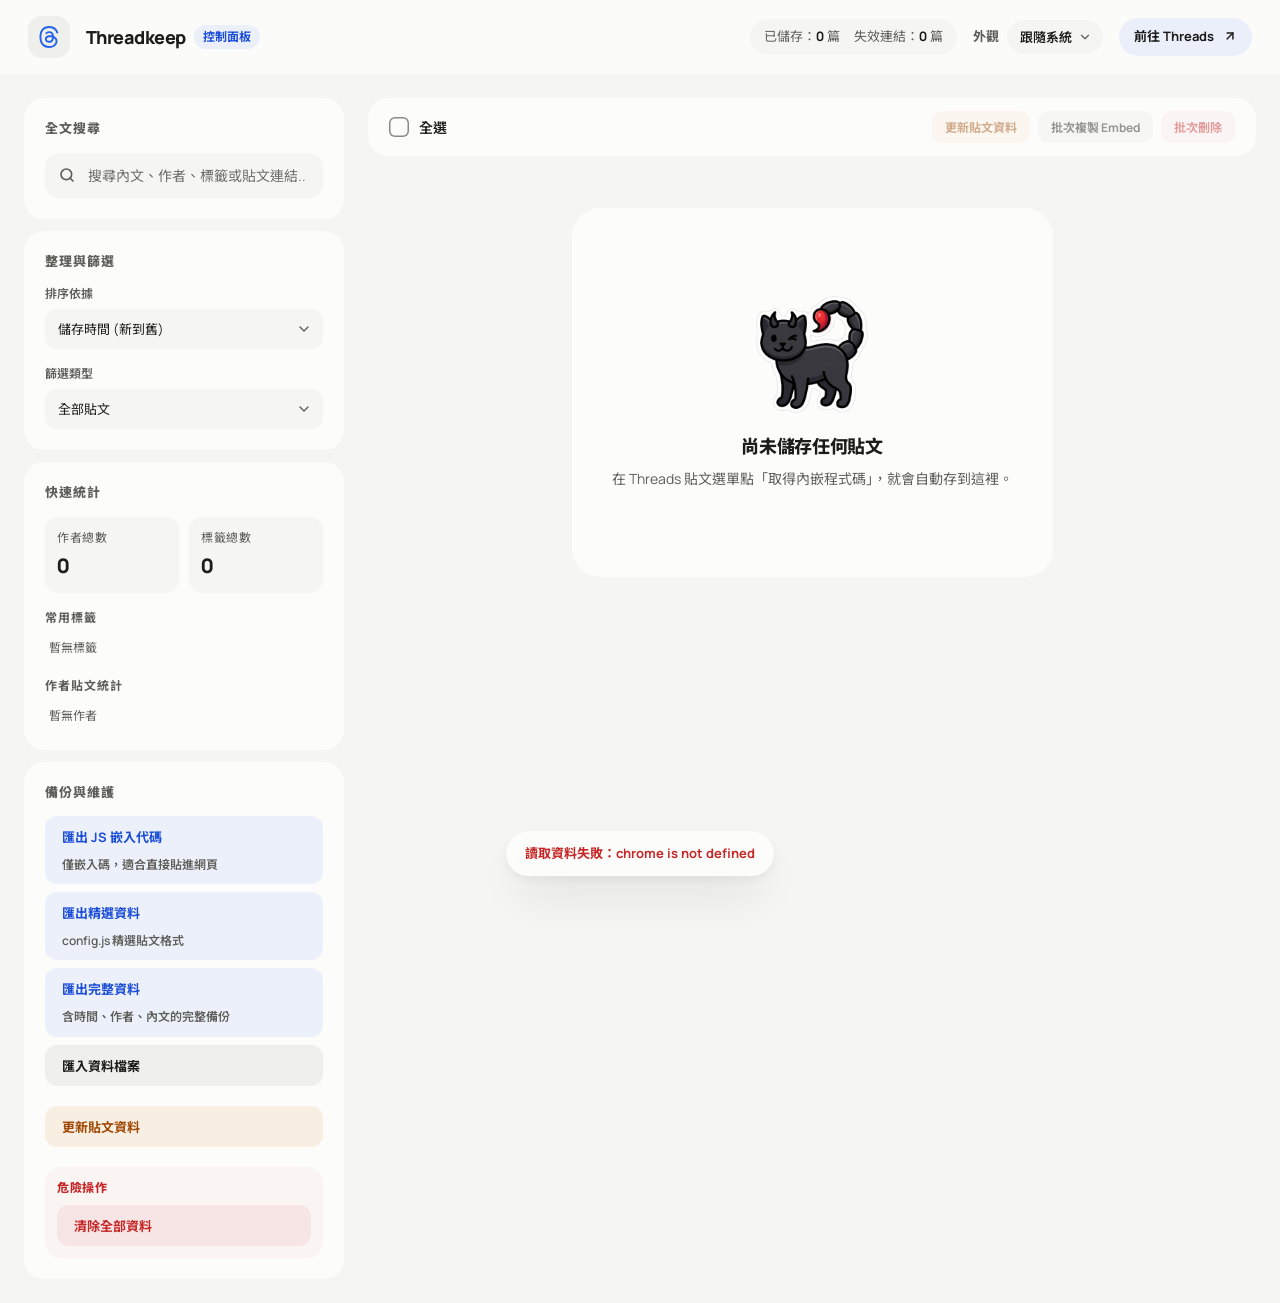
==== commit eb15c825: "feat: 改名為 Threadkeep 並統一用語、修正 hashtag，升版至 v2.7.0 - 移除技術關鍵字映射：C# 只比對得到 C#12，C++ 連 ABC++ 也會比對到 - 內文 ha" ====
--- a/dashboard.html
+++ b/dashboard.html
@@ -5,7 +5,7 @@
   <meta charset="UTF-8">
   <link rel="icon" type="image/png" sizes="32x32" href="icons/icon-32.png">
   <meta name="viewport" content="width=device-width, initial-scale=1.0">
-  <title>Threads 程式碼儲存器 - 控制面板</title>
+  <title>Threadkeep - 控制面板</title>
   <link rel="stylesheet" href="dashboard.css">
   <script src="theme.js"></script>
 </head>
@@ -20,7 +20,7 @@
             d="M141.537 88.9883C140.71 88.5919 139.87 88.2104 139.019 87.8451C137.537 60.5382 122.616 44.905 97.5619 44.745C97.4484 44.7443 97.3355 44.7443 97.222 44.7443C82.2364 44.7443 69.7731 51.1409 62.102 62.7807L75.881 72.2328C81.6116 63.5383 90.6052 61.6848 97.2286 61.6848C97.3051 61.6848 97.3819 61.6848 97.4576 61.6855C105.707 61.7381 111.932 64.1366 115.961 68.814C118.893 72.2193 120.854 76.925 121.825 82.8638C114.511 81.6207 106.601 81.2385 98.145 81.7233C74.3247 83.0954 59.0111 96.9879 60.0396 116.292C60.5615 126.084 65.4397 134.508 73.775 140.011C80.8224 144.663 89.899 146.938 99.3323 146.423C111.79 145.74 121.563 140.987 128.381 132.296C133.559 125.696 136.834 117.143 138.28 106.366C144.217 109.949 148.617 114.664 151.047 120.332C155.179 129.967 155.42 145.8 142.501 158.708C131.182 170.016 117.576 174.908 97.0135 175.059C74.2042 174.89 56.9538 167.575 45.7381 153.317C35.2355 139.966 29.8077 120.682 29.6052 96C29.8077 71.3178 35.2355 52.0336 45.7381 38.6827C56.9538 24.4249 74.2039 17.11 97.0132 16.9405C119.988 17.1113 137.539 24.4614 149.184 38.788C154.894 45.8136 159.199 54.6488 162.037 64.9503L178.184 60.6422C174.744 47.9622 169.331 37.0357 161.965 27.974C147.036 9.60668 125.202 0.195148 97.0695 0H96.9569C68.8816 0.19447 47.2921 9.6418 32.7883 28.0793C19.8819 44.4864 13.2244 67.3157 13.0007 95.9325L13 96L13.0007 96.0675C13.2244 124.684 19.8819 147.514 32.7883 163.921C47.2921 182.358 68.8816 191.806 96.9569 192H97.0695C122.03 191.827 139.624 185.292 154.118 170.811C173.081 151.866 172.51 128.119 166.26 113.541C161.776 103.087 153.227 94.5962 141.537 88.9883ZM98.4405 129.507C88.0005 130.095 77.1544 125.409 76.6196 115.372C76.2232 107.93 81.9158 99.626 99.0812 98.6368C101.047 98.5234 102.976 98.468 104.871 98.468C111.106 98.468 116.939 99.0737 122.242 100.233C120.264 124.935 108.662 128.946 98.4405 129.507Z" />
         </svg>
       </div>
-      <h1 class="nav-title">Threads 程式碼儲存器 <span class="badge">控制面板</span></h1>
+      <h1 class="nav-title">Threadkeep <span class="badge">控制面板</span></h1>
     </div>
     <div class="nav-right">
       <div class="global-stats">
@@ -77,7 +77,7 @@
         <div class="control-group">
           <label for="filterSelect">篩選類型</label>
           <select id="filterSelect" class="form-select">
-            <option value="all">全部文章</option>
+            <option value="all">全部貼文</option>
             <option value="author">按作者</option>
             <option value="tag">按標籤</option>
             <option value="noContent">無內文</option>
@@ -161,7 +161,7 @@
           <label class="checkbox-container">
             <input type="checkbox" id="selectAllCheckbox">
             <span class="checkmark"></span>
-            <span class="label-text">全選目前頁面</span>
+            <span class="label-text">全選</span>
           </label>
           <span id="selectionInfo" class="selection-info-text is-hidden">已選取 0 篇</span>
         </div>
@@ -181,14 +181,9 @@
       <h2 class="sr-only" id="articleListHeading" tabindex="-1">貼文列表</h2>
       <div class="grid-container" id="articlesContainer">
         <div class="empty-state">
-          <svg xmlns="http://www.w3.org/2000/svg" viewBox="0 0 24 24" fill="none" stroke="currentColor"
-            stroke-width="1.5" stroke-linecap="round" stroke-linejoin="round" class="empty-icon">
-            <polygon points="12 2 2 7 12 12 22 7 12 2" />
-            <polyline points="2 17 12 22 22 17" />
-            <polyline points="2 12 12 17 22 12" />
-          </svg>
-          <p class="empty-title">尚未儲存任何程式碼</p>
-          <p class="empty-description">請在 Threads 上有程式碼的貼文旁，點選「取得內嵌程式碼」，擴充功能會自動儲存至此面板。</p>
+          <img class="empty-mascot" src="images/mascot-320.webp" alt="" width="320" height="334">
+          <p class="empty-title">尚未儲存任何貼文</p>
+          <p class="empty-description">在 Threads 貼文選單點「取得內嵌程式碼」，就會自動存到這裡。</p>
         </div>
       </div>
       <div class="load-more-container" id="loadMoreContainer"></div>
@@ -218,7 +213,7 @@
         <button class="modal-close-btn" id="importModalCloseBtn" aria-label="關閉對話框">&times;</button>
       </div>
       <div class="modal-body">
-        <p id="importModalMessage">偵測到已準備匯入的文章資料。請選擇匯入模式：</p>
+        <p id="importModalMessage">偵測到已準備匯入的貼文資料。請選擇匯入模式：</p>
         <div class="import-mode-options">
           <button type="button" class="import-option" id="importModeMerge" aria-labelledby="importModeMergeTitle"
             aria-describedby="importModeMergeDesc">
--- a/dashboard.css
+++ b/dashboard.css
@@ -1155,11 +1155,9 @@
     margin: 40px auto;
 }
 
-.empty-icon {
-    width: 68px;
-    height: 68px;
-    color: var(--primary-blue-hover);
-    opacity: 0.28;
+.empty-mascot {
+    width: 112px;
+    height: auto;
     margin-bottom: 20px;
 }
 
@@ -1493,6 +1491,10 @@
         width: 100%;
         justify-content: space-between;
         flex-wrap: wrap;
+    }
+
+    .nav-left {
+        justify-content: flex-start;
     }
 
     .nav-title {
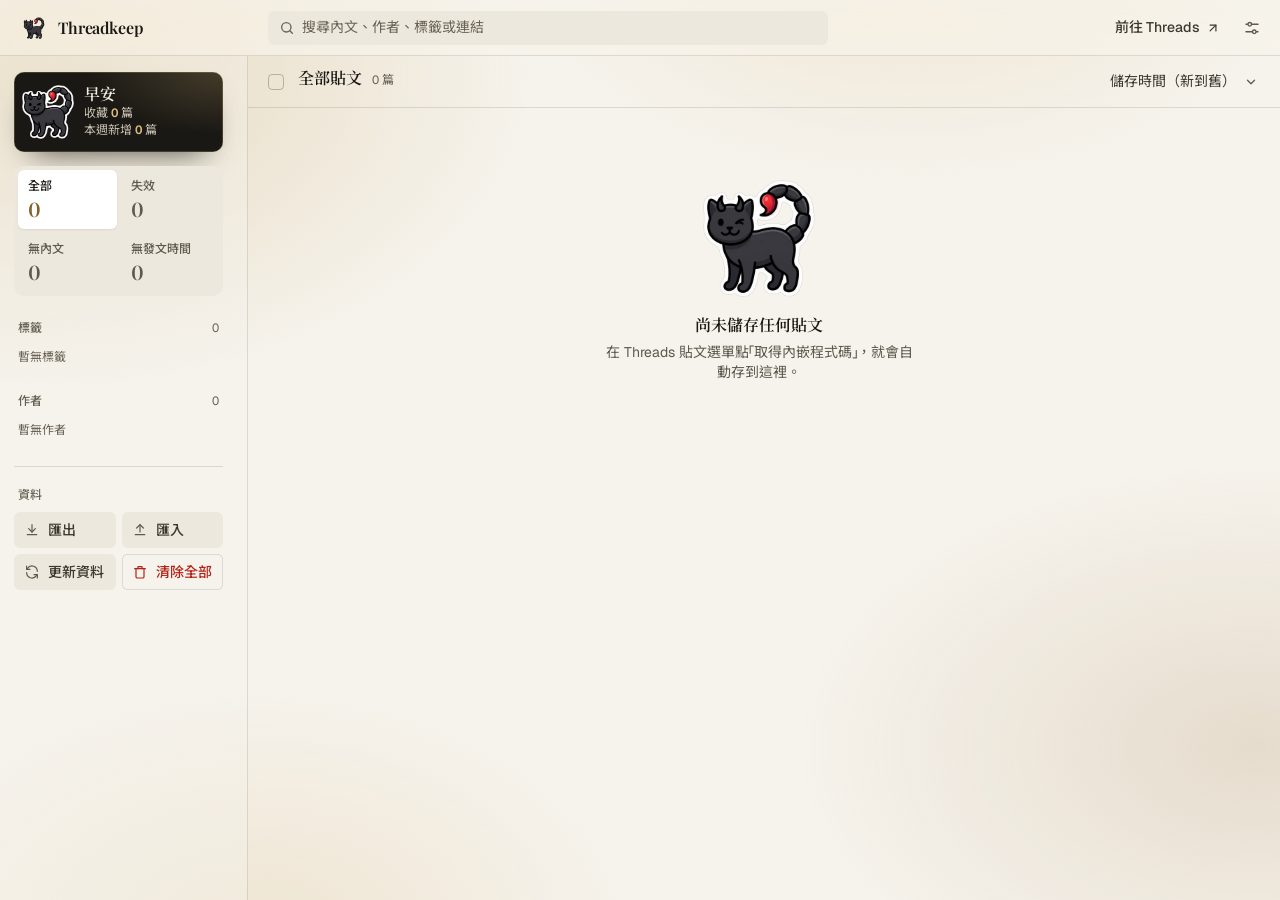
==== commit 7c77f909: "feat: 重新設計介面並加入音效與背景音樂，升版至 v2.8.0 - 控制面板改為標籤雲側欄、瀑布流卡片與點擊滑出的預覽抽屜；   Popup 改為卡片與「更多」選單 - 新增共用 ui.css／u" ====
--- a/dashboard.html
+++ b/dashboard.html
@@ -3,205 +3,338 @@
 
 <head>
   <meta charset="UTF-8">
+  <meta name="color-scheme" content="light dark">
   <link rel="icon" type="image/png" sizes="32x32" href="icons/icon-32.png">
   <meta name="viewport" content="width=device-width, initial-scale=1.0">
   <title>Threadkeep - 控制面板</title>
+  <link rel="stylesheet" href="ui.css">
   <link rel="stylesheet" href="dashboard.css">
   <script src="theme.js"></script>
 </head>
 
 <body>
-  <header class="navbar">
-    <div class="nav-left">
-      <div class="logo">
-        <svg aria-label="Threads" height="24" role="img" viewBox="0 0 192 192" width="24"
-          xmlns="http://www.w3.org/2000/svg" fill="currentColor">
-          <path
-            d="M141.537 88.9883C140.71 88.5919 139.87 88.2104 139.019 87.8451C137.537 60.5382 122.616 44.905 97.5619 44.745C97.4484 44.7443 97.3355 44.7443 97.222 44.7443C82.2364 44.7443 69.7731 51.1409 62.102 62.7807L75.881 72.2328C81.6116 63.5383 90.6052 61.6848 97.2286 61.6848C97.3051 61.6848 97.3819 61.6848 97.4576 61.6855C105.707 61.7381 111.932 64.1366 115.961 68.814C118.893 72.2193 120.854 76.925 121.825 82.8638C114.511 81.6207 106.601 81.2385 98.145 81.7233C74.3247 83.0954 59.0111 96.9879 60.0396 116.292C60.5615 126.084 65.4397 134.508 73.775 140.011C80.8224 144.663 89.899 146.938 99.3323 146.423C111.79 145.74 121.563 140.987 128.381 132.296C133.559 125.696 136.834 117.143 138.28 106.366C144.217 109.949 148.617 114.664 151.047 120.332C155.179 129.967 155.42 145.8 142.501 158.708C131.182 170.016 117.576 174.908 97.0135 175.059C74.2042 174.89 56.9538 167.575 45.7381 153.317C35.2355 139.966 29.8077 120.682 29.6052 96C29.8077 71.3178 35.2355 52.0336 45.7381 38.6827C56.9538 24.4249 74.2039 17.11 97.0132 16.9405C119.988 17.1113 137.539 24.4614 149.184 38.788C154.894 45.8136 159.199 54.6488 162.037 64.9503L178.184 60.6422C174.744 47.9622 169.331 37.0357 161.965 27.974C147.036 9.60668 125.202 0.195148 97.0695 0H96.9569C68.8816 0.19447 47.2921 9.6418 32.7883 28.0793C19.8819 44.4864 13.2244 67.3157 13.0007 95.9325L13 96L13.0007 96.0675C13.2244 124.684 19.8819 147.514 32.7883 163.921C47.2921 182.358 68.8816 191.806 96.9569 192H97.0695C122.03 191.827 139.624 185.292 154.118 170.811C173.081 151.866 172.51 128.119 166.26 113.541C161.776 103.087 153.227 94.5962 141.537 88.9883ZM98.4405 129.507C88.0005 130.095 77.1544 125.409 76.6196 115.372C76.2232 107.93 81.9158 99.626 99.0812 98.6368C101.047 98.5234 102.976 98.468 104.871 98.468C111.106 98.468 116.939 99.0737 122.242 100.233C120.264 124.935 108.662 128.946 98.4405 129.507Z" />
-        </svg>
-      </div>
-      <h1 class="nav-title">Threadkeep <span class="badge">控制面板</span></h1>
-    </div>
-    <div class="nav-right">
-      <div class="global-stats">
-        <span class="stat-item">已儲存：<strong id="totalSavedCount">0</strong> 篇</span>
-        <span class="stat-item">失效連結：<strong id="totalExpiredCount" class="danger-text">0</strong> 篇</span>
-        <span class="stat-item is-hidden" id="updatingStatItem">更新中：<strong id="updatingProgressCount"
-            class="warning-text">0/0</strong></span>
-      </div>
-      <label class="theme-picker" for="themeSelect">
-        <span class="theme-picker-label">外觀</span>
-        <select id="themeSelect" class="theme-select">
-          <option value="system">跟隨系統</option>
-          <option value="light">淺色</option>
-          <option value="dark">深色</option>
-        </select>
-      </label>
-      <a href="https://www.threads.com/" target="_blank" rel="noopener noreferrer" class="threads-link">
+  <header class="topbar">
+    <div class="brand">
+      <img class="brand-mark" src="icons/icon-48.png" alt="" width="28" height="28">
+      <h1 class="brand-name display">Threadkeep<span class="sr-only">控制面板</span></h1>
+    </div>
+    <div class="search topbar-search">
+      <svg xmlns="http://www.w3.org/2000/svg" width="16" height="16" viewBox="0 0 24 24" fill="none"
+        stroke="currentColor" stroke-width="2" stroke-linecap="round" stroke-linejoin="round" aria-hidden="true">
+        <circle cx="11" cy="11" r="7" />
+        <line x1="20" y1="20" x2="16.2" y2="16.2" />
+      </svg>
+      <label class="sr-only" for="searchInput">搜尋內文、作者、標籤或貼文連結</label>
+      <input type="search" id="searchInput" class="field" placeholder="搜尋內文、作者、標籤或連結" autocomplete="off">
+    </div>
+    <div class="topbar-actions">
+      <span class="topbar-progress is-hidden" id="updatingStatItem">更新中 <strong id="updatingProgressCount"
+          class="num">0/0</strong></span>
+      <a href="https://www.threads.com/" target="_blank" rel="noopener noreferrer" class="btn btn-ghost">
         前往 Threads
         <svg xmlns="http://www.w3.org/2000/svg" width="14" height="14" viewBox="0 0 24 24" fill="none"
-          stroke="currentColor" stroke-width="2.5" stroke-linecap="round" stroke-linejoin="round">
+          stroke="currentColor" stroke-width="2" stroke-linecap="round" stroke-linejoin="round" aria-hidden="true">
           <line x1="7" y1="17" x2="17" y2="7" />
           <polyline points="7 7 17 7 17 17" />
         </svg>
       </a>
+      <button class="btn btn-icon" type="button" popovertarget="settingsMenu" aria-label="設定">
+        <svg xmlns="http://www.w3.org/2000/svg" width="18" height="18" viewBox="0 0 24 24" fill="none"
+          stroke="currentColor" stroke-width="1.8" stroke-linecap="round" stroke-linejoin="round" aria-hidden="true">
+          <line x1="4" y1="7" x2="20" y2="7" />
+          <line x1="4" y1="17" x2="20" y2="17" />
+          <circle cx="9" cy="7" r="2.4" fill="var(--paper)" />
+          <circle cx="15" cy="17" r="2.4" fill="var(--paper)" />
+        </svg>
+      </button>
+    </div>
+    <div class="menu settings-menu" popover id="settingsMenu" aria-label="設定">
+      <label class="menu-row" for="themeSelect">
+        <span>外觀</span>
+        <span class="select">
+          <select id="themeSelect" class="field">
+            <option value="system">跟隨系統</option>
+            <option value="light">淺色</option>
+            <option value="dark">深色</option>
+          </select>
+        </span>
+      </label>
+      <div class="menu-sep"></div>
+      <label class="menu-row" for="soundEffectsSwitch">
+        <span>音效</span>
+        <input type="checkbox" class="switch" role="switch" id="soundEffectsSwitch">
+      </label>
+      <label class="menu-row" for="backgroundMusicSwitch">
+        <span>背景音樂</span>
+        <input type="checkbox" class="switch" role="switch" id="backgroundMusicSwitch">
+      </label>
     </div>
   </header>
-  <div class="dashboard-container">
-    <aside class="sidebar">
-      <div class="sidebar-section">
-        <h2 class="sidebar-title">全文搜尋</h2>
-        <div class="search-wrapper">
-          <svg xmlns="http://www.w3.org/2000/svg" width="16" height="16" viewBox="0 0 24 24" fill="none"
-            stroke="currentColor" stroke-width="2.5" stroke-linecap="round" stroke-linejoin="round" class="search-icon">
-            <circle cx="11" cy="11" r="8" />
-            <line x1="21" y1="21" x2="16.65" y2="16.65" />
-          </svg>
-          <label class="sr-only" for="searchInput">搜尋內文、作者、標籤或貼文連結</label>
-          <input type="text" id="searchInput" placeholder="搜尋內文、作者、標籤或貼文連結...">
-        </div>
-      </div>
-      <div class="sidebar-section">
-        <h2 class="sidebar-title">整理與篩選</h2>
-        <div class="control-group">
-          <label for="sortSelect">排序依據</label>
-          <select id="sortSelect" class="form-select">
-            <option value="savedAt-desc">儲存時間 (新到舊)</option>
-            <option value="savedAt-asc">儲存時間 (舊到新)</option>
-            <option value="timestamp-desc">發文時間 (新到舊)</option>
-            <option value="timestamp-asc">發文時間 (舊到新)</option>
-            <option value="author-asc">作者 (A-Z)</option>
-            <option value="author-desc">作者 (Z-A)</option>
-          </select>
-        </div>
-        <div class="control-group">
-          <label for="filterSelect">篩選類型</label>
-          <select id="filterSelect" class="form-select">
-            <option value="all">全部貼文</option>
-            <option value="author">按作者</option>
-            <option value="tag">按標籤</option>
-            <option value="noContent">無內文</option>
-            <option value="noTimestamp">無發文時間</option>
-            <option value="expired">失效貼文</option>
-          </select>
-        </div>
-        <div class="control-collapse" id="filterValueContainer" data-open="false">
-          <div class="control-collapse-inner">
-            <div class="control-group">
-              <label for="filterValueSelect">篩選數值</label>
-              <select id="filterValueSelect" class="form-select">
-                <option value="">全部</option>
-              </select>
-            </div>
-          </div>
-        </div>
-      </div>
-      <div class="sidebar-section">
-        <h2 class="sidebar-title">快速統計</h2>
-        <div class="stats-panel">
-          <div class="mini-stat-card">
-            <span class="label">作者總數</span>
-            <span class="val" id="uniqueAuthorsCount">0</span>
-          </div>
-          <div class="mini-stat-card">
-            <span class="label">標籤總數</span>
-            <span class="val" id="uniqueTagsCount">0</span>
-          </div>
-        </div>
-        <div class="tags-cloud-wrapper">
-          <div class="small-title" id="tagsCloudTitle">常用標籤</div>
-          <div class="tags-cloud" id="tagsCloud" role="group" aria-labelledby="tagsCloudTitle">
-          </div>
-        </div>
-        <div class="authors-cloud-wrapper">
-          <div class="small-title" id="authorsCloudTitle">作者貼文統計</div>
-          <div class="authors-cloud" id="authorsCloud" role="group" aria-labelledby="authorsCloudTitle">
-          </div>
-        </div>
-      </div>
-      <div class="sidebar-section">
-        <h2 class="sidebar-title">備份與維護</h2>
-        <div class="actions-grid">
-          <button class="btn btn-primary" id="exportBtn" aria-describedby="exportBtnHint">
-            匯出 JS 嵌入代碼<span class="btn-hint" id="exportBtnHint" aria-hidden="true">僅嵌入碼，適合直接貼進網頁</span>
-          </button>
-          <button class="btn btn-primary" id="exportFeaturedBtn" aria-describedby="exportFeaturedBtnHint">
-            匯出精選資料<span class="btn-hint" id="exportFeaturedBtnHint" aria-hidden="true">config.js 精選貼文格式</span>
-          </button>
-          <button class="btn btn-primary" id="exportFullBtn" aria-describedby="exportFullBtnHint">
-            匯出完整資料<span class="btn-hint" id="exportFullBtnHint" aria-hidden="true">含時間、作者、內文的完整備份</span>
-          </button>
-          <button class="btn id-btn" id="importBtn">匯入資料檔案</button>
-        </div>
-        <div class="maintenance-actions">
-          <button class="btn btn-warning" id="updateTimestampsBtn" title="開啟暫時分頁，向 Threads 擷取最新發文時間與內容">更新貼文資料</button>
-          <div class="update-controls is-hidden" id="updateControlsContainer">
-            <div class="update-progress-info">
-              <span class="update-progress-text" id="updateProgressText">更新中 (0/0)</span>
-              <span class="update-badge" id="updateStatusBadge">執行中</span>
-            </div>
-            <div class="progress-track">
-              <div class="progress-fill" id="updateProgressFill"></div>
-            </div>
-            <div class="update-btn-group">
-              <button class="btn btn-small btn-primary" id="pauseUpdateBtn" title="暫停/繼續更新">暫停</button>
-              <button class="btn btn-small btn-danger" id="cancelUpdateBtn" title="停止更新">取消</button>
-            </div>
-          </div>
-          <div class="danger-zone">
-            <span class="danger-zone-label">危險操作</span>
-            <button class="btn btn-danger" id="clearBtn">清除全部資料</button>
-          </div>
-        </div>
-      </div>
-    </aside>
-    <main class="main-content">
-      <div class="batch-bar">
-        <div class="batch-left">
-          <label class="checkbox-container">
-            <input type="checkbox" id="selectAllCheckbox">
-            <span class="checkmark"></span>
-            <span class="label-text">全選</span>
-          </label>
-          <span id="selectionInfo" class="selection-info-text is-hidden">已選取 0 篇</span>
-        </div>
-        <div class="batch-right" id="batchActionsContainer">
-          <button class="btn btn-small btn-warning" id="batchUpdateBtn" disabled>更新貼文資料</button>
-          <button class="btn btn-small copy-btn" id="batchCopyEmbedBtn" disabled>
-            <span class="copy-label">批次複製 Embed</span>
+  <div class="workspace">
+    <nav class="sidebar scroll-area" aria-label="貼文分類與資料">
+      <section class="welcome" aria-labelledby="welcomeTitle">
+        <img class="welcome-mascot float-mascot" src="images/mascot-320.webp" alt="" width="320" height="334">
+        <div class="welcome-text">
+          <p class="welcome-title" id="welcomeTitle"></p>
+          <p class="welcome-meta"><span>收藏 <strong class="num" id="welcomeTotal">0</strong> 篇</span><span>本週新增
+              <strong class="num" id="welcomeWeek">0</strong> 篇</span></p>
+        </div>
+      </section>
+      <div class="view-switch" id="viewNav" role="group" aria-label="貼文分類">
+        <button class="view-btn" type="button" data-filter="all" data-title="全部貼文" aria-pressed="true">
+          <span class="nav-label">全部</span>
+          <span class="view-count num" id="countAll">0</span>
+        </button>
+        <button class="view-btn" type="button" data-filter="expired" data-title="失效貼文" aria-pressed="false">
+          <span class="nav-label">失效</span>
+          <span class="view-count num" id="countExpired">0</span>
+        </button>
+        <button class="view-btn" type="button" data-filter="noContent" data-title="無內文" aria-pressed="false">
+          <span class="nav-label">無內文</span>
+          <span class="view-count num" id="countNoContent">0</span>
+        </button>
+        <button class="view-btn" type="button" data-filter="noTimestamp" data-title="無發文時間" aria-pressed="false">
+          <span class="nav-label">無發文時間</span>
+          <span class="view-count num" id="countNoTimestamp">0</span>
+        </button>
+      </div>
+      <section class="nav-section" aria-labelledby="tagsCloudTitle">
+        <h2 class="nav-heading" id="tagsCloudTitle">標籤<span class="nav-heading-count num" id="uniqueTagsCount">0</span>
+        </h2>
+        <div class="cloud" id="tagsCloud" role="group" aria-labelledby="tagsCloudTitle"></div>
+      </section>
+      <section class="nav-section" aria-labelledby="authorsCloudTitle">
+        <h2 class="nav-heading" id="authorsCloudTitle">作者<span class="nav-heading-count num"
+            id="uniqueAuthorsCount">0</span></h2>
+        <div class="cloud" id="authorsCloud" role="group" aria-labelledby="authorsCloudTitle"></div>
+      </section>
+      <section class="nav-section nav-data" aria-labelledby="dataSectionTitle">
+        <h2 class="nav-heading" id="dataSectionTitle">資料</h2>
+        <div class="data-actions">
+          <button class="data-btn" type="button" popovertarget="exportMenu">
+            <svg xmlns="http://www.w3.org/2000/svg" width="16" height="16" viewBox="0 0 24 24" fill="none"
+              stroke="currentColor" stroke-width="1.8" stroke-linecap="round" stroke-linejoin="round"
+              aria-hidden="true">
+              <path d="M12 4v11" />
+              <polyline points="7 10 12 15 17 10" />
+              <path d="M5 19h14" />
+            </svg>
+            匯出
+          </button>
+          <button class="data-btn" type="button" id="importBtn">
+            <svg xmlns="http://www.w3.org/2000/svg" width="16" height="16" viewBox="0 0 24 24" fill="none"
+              stroke="currentColor" stroke-width="1.8" stroke-linecap="round" stroke-linejoin="round"
+              aria-hidden="true">
+              <path d="M12 15V4" />
+              <polyline points="7 9 12 4 17 9" />
+              <path d="M5 19h14" />
+            </svg>
+            匯入
+          </button>
+          <button class="data-btn" type="button" id="updateTimestampsBtn" aria-describedby="updateTimestampsHint">
+            <svg xmlns="http://www.w3.org/2000/svg" width="16" height="16" viewBox="0 0 24 24" fill="none"
+              stroke="currentColor" stroke-width="1.8" stroke-linecap="round" stroke-linejoin="round"
+              aria-hidden="true">
+              <path d="M20 11a8 8 0 0 0-14.6-4.5L4 8" />
+              <polyline points="4 3 4 8 9 8" />
+              <path d="M4 13a8 8 0 0 0 14.6 4.5L20 16" />
+              <polyline points="20 21 20 16 15 16" />
+            </svg>
+            更新資料
+          </button>
+          <button class="data-btn data-btn-danger" type="button" id="clearBtn">
+            <svg xmlns="http://www.w3.org/2000/svg" width="16" height="16" viewBox="0 0 24 24" fill="none"
+              stroke="currentColor" stroke-width="1.8" stroke-linecap="round" stroke-linejoin="round"
+              aria-hidden="true">
+              <polyline points="4 7 20 7" />
+              <path d="M18 7v12a2 2 0 0 1-2 2H8a2 2 0 0 1-2-2V7" />
+              <path d="M9 7V4h6v3" />
+            </svg>
+            清除全部
+          </button>
+        </div>
+        <span class="sr-only" id="updateTimestampsHint">開啟暫時分頁，向 Threads 擷取最新發文時間與內文</span>
+        <div class="update-controls is-hidden" id="updateControlsContainer">
+          <div class="update-progress-info">
+            <span class="update-progress-text num" id="updateProgressText">更新中 (0/0)</span>
+            <span class="badge badge-amber" id="updateStatusBadge">執行中</span>
+          </div>
+          <div class="progress-track">
+            <div class="progress-fill" id="updateProgressFill"></div>
+          </div>
+          <div class="update-btn-group">
+            <button class="btn btn-sm" type="button" id="pauseUpdateBtn">暫停</button>
+            <button class="btn btn-sm btn-danger" type="button" id="cancelUpdateBtn">停止</button>
+          </div>
+        </div>
+      </section>
+      <div class="menu" popover id="exportMenu" data-align="start">
+        <p class="menu-label num" id="exportScopeLabel">匯出目前列表</p>
+        <button class="menu-item" type="button" id="exportBtn">
+          <span class="menu-item-text"><span>僅內嵌碼</span><span class="menu-item-hint">貼進網頁用的 .js 檔</span></span>
+        </button>
+        <button class="menu-item" type="button" id="exportFeaturedBtn">
+          <span class="menu-item-text"><span>精選格式</span><span class="menu-item-hint">Threadfolio 精選貼文用</span></span>
+        </button>
+        <button class="menu-item" type="button" id="exportFullBtn">
+          <span class="menu-item-text"><span>完整備份</span><span class="menu-item-hint">含時間、作者與內文</span></span>
+        </button>
+      </div>
+    </nav>
+    <main class="list-pane" id="articlesScroll">
+      <div class="list-header">
+        <input type="checkbox" class="check" id="selectAllCheckbox" aria-label="全選目前列表的貼文">
+        <div class="list-header-main" id="listHeaderMain">
+          <h2 class="list-title" id="articleListHeading" tabindex="-1">全部貼文</h2>
+          <span class="list-count num" id="resultCount"></span>
+          <span class="select list-sort">
+            <label class="sr-only" for="sortSelect">排序</label>
+            <select id="sortSelect" class="field">
+              <option value="savedAt-desc">儲存時間（新到舊）</option>
+              <option value="savedAt-asc">儲存時間（舊到新）</option>
+              <option value="timestamp-desc">發文時間（新到舊）</option>
+              <option value="timestamp-asc">發文時間（舊到新）</option>
+              <option value="author-asc">作者（A-Z）</option>
+              <option value="author-desc">作者（Z-A）</option>
+            </select>
+          </span>
+        </div>
+        <div class="batch-bar is-hidden" id="batchActionsContainer" role="group" aria-label="批次操作">
+          <span class="batch-count num" id="selectionInfo">已選取 0 篇</span>
+          <button class="btn btn-sm" type="button" id="batchUpdateBtn">更新資料</button>
+          <button class="btn btn-sm copy-btn" type="button" id="batchCopyEmbedBtn">
+            <span class="copy-label">複製內嵌碼</span>
             <span class="copy-feedback" aria-hidden="true"><span><svg xmlns="http://www.w3.org/2000/svg" width="12"
                   height="12" viewBox="0 0 24 24" fill="none" stroke="currentColor" stroke-width="2.5"
                   stroke-linecap="round" stroke-linejoin="round">
                   <polyline points="20 6 9 17 4 12" />
                 </svg>已複製</span></span>
           </button>
-          <button class="btn btn-small btn-danger" id="batchDeleteBtn" disabled>批次刪除</button>
-        </div>
-      </div>
-      <h2 class="sr-only" id="articleListHeading" tabindex="-1">貼文列表</h2>
-      <div class="grid-container" id="articlesContainer">
-        <div class="empty-state">
-          <img class="empty-mascot" src="images/mascot-320.webp" alt="" width="320" height="334">
-          <p class="empty-title">尚未儲存任何貼文</p>
-          <p class="empty-description">在 Threads 貼文選單點「取得內嵌程式碼」，就會自動存到這裡。</p>
-        </div>
-      </div>
-      <div class="load-more-container" id="loadMoreContainer"></div>
+          <button class="btn btn-sm btn-danger" type="button" id="batchDeleteBtn">刪除</button>
+          <button class="btn btn-sm btn-ghost" type="button" id="clearSelectionBtn">取消選取</button>
+        </div>
+      </div>
+      <div class="post-list scroll-area" id="articlesList">
+        <div class="post-rows" id="articlesContainer">
+          <div class="empty-state">
+            <img class="empty-mascot" src="images/mascot-320.webp" alt="" width="320" height="334">
+            <p class="empty-title">尚未儲存任何貼文</p>
+            <p class="empty-description">在 Threads 貼文選單點「取得內嵌程式碼」，就會自動存到這裡。</p>
+          </div>
+        </div>
+        <div class="load-more-container" id="loadMoreContainer"></div>
+      </div>
     </main>
+    <div class="inspector-scrim" id="inspectorScrim"></div>
+    <div class="inspector" id="inspector" role="dialog" aria-modal="true" aria-labelledby="previewAuthorTitle">
+      <div class="inspector-content" id="inspectorContent">
+        <div class="inspector-header">
+          <div class="inspector-heading">
+            <h2 id="previewAuthorTitle">@author</h2>
+            <span class="inspector-counter num" id="previewIndexCounter">第 1 / 1 篇</span>
+          </div>
+          <div class="inspector-nav">
+            <button class="btn btn-icon" type="button" id="previewPrevBtn" title="上一篇（←）" aria-label="上一篇貼文">
+              <svg xmlns="http://www.w3.org/2000/svg" width="16" height="16" viewBox="0 0 24 24" fill="none"
+                stroke="currentColor" stroke-width="2" stroke-linecap="round" stroke-linejoin="round"
+                aria-hidden="true">
+                <polyline points="15 18 9 12 15 6" />
+              </svg>
+            </button>
+            <button class="btn btn-icon" type="button" id="previewNextBtn" title="下一篇（→）" aria-label="下一篇貼文">
+              <svg xmlns="http://www.w3.org/2000/svg" width="16" height="16" viewBox="0 0 24 24" fill="none"
+                stroke="currentColor" stroke-width="2" stroke-linecap="round" stroke-linejoin="round"
+                aria-hidden="true">
+                <polyline points="9 18 15 12 9 6" />
+              </svg>
+            </button>
+            <button class="btn btn-icon" type="button" id="previewCloseBtn" title="關閉（Esc）" aria-label="關閉預覽">
+              <svg xmlns="http://www.w3.org/2000/svg" width="16" height="16" viewBox="0 0 24 24" fill="none"
+                stroke="currentColor" stroke-width="2" stroke-linecap="round" stroke-linejoin="round"
+                aria-hidden="true">
+                <line x1="6" y1="6" x2="18" y2="18" />
+                <line x1="18" y1="6" x2="6" y2="18" />
+              </svg>
+            </button>
+          </div>
+        </div>
+        <div class="preview-tabs" role="tablist" aria-label="預覽模式">
+          <button class="preview-tab active" type="button" data-tab="embed" role="tab" aria-selected="true"
+            aria-controls="paneEmbed" id="previewTabEmbed">內嵌預覽</button>
+          <button class="preview-tab" type="button" data-tab="raw" role="tab" aria-selected="false"
+            aria-controls="paneRaw" id="previewTabRaw">原始碼與中繼資料</button>
+        </div>
+        <div class="inspector-body scroll-area">
+          <div class="preview-pane active" id="paneEmbed" role="tabpanel" aria-labelledby="previewTabEmbed"
+            tabindex="0">
+            <div class="preview-iframe-wrapper" id="previewIframeWrapper">
+              <div class="preview-loading" id="previewLoadingSpinner">
+                <img class="loading-mascot float-mascot" src="images/mascot-320.webp" alt="" width="320" height="334">
+                <span>正在載入 Threads 內嵌卡片</span>
+              </div>
+              <div class="preview-error-state is-hidden" id="previewErrorState" role="alert">
+                <svg xmlns="http://www.w3.org/2000/svg" width="24" height="24" viewBox="0 0 24 24" fill="none"
+                  stroke="currentColor" stroke-width="1.8" stroke-linecap="round" stroke-linejoin="round"
+                  aria-hidden="true">
+                  <circle cx="12" cy="12" r="9" />
+                  <line x1="12" y1="8" x2="12" y2="12" />
+                  <line x1="12" y1="16" x2="12.01" y2="16" />
+                </svg>
+                <p class="preview-error-message" id="previewErrorMessage"></p>
+                <button class="btn btn-sm" type="button" id="previewRetryBtn">重新載入</button>
+              </div>
+              <iframe id="previewIframe" class="preview-iframe" src="about:blank" scrolling="no"
+                title="Threads 貼文即時預覽"></iframe>
+            </div>
+          </div>
+          <div class="preview-pane" id="paneRaw" role="tabpanel" aria-labelledby="previewTabRaw" tabindex="0" hidden>
+            <div class="preview-raw-view" id="previewRawView"></div>
+          </div>
+        </div>
+        <div class="inspector-footer">
+          <dl class="inspector-times" id="previewPostTime"></dl>
+          <div class="inspector-actions">
+            <button class="btn copy-btn" type="button" id="previewCopyEmbedBtn">
+              <span class="copy-label">複製內嵌碼</span>
+              <span class="copy-feedback" aria-hidden="true"><span><svg xmlns="http://www.w3.org/2000/svg" width="14"
+                    height="14" viewBox="0 0 24 24" fill="none" stroke="currentColor" stroke-width="2.5"
+                    stroke-linecap="round" stroke-linejoin="round">
+                    <polyline points="20 6 9 17 4 12" />
+                  </svg>已複製</span></span>
+            </button>
+            <a class="btn btn-primary" id="previewOpenThreadsLink" target="_blank" rel="noopener noreferrer">
+              在 Threads 開啟
+              <svg xmlns="http://www.w3.org/2000/svg" width="14" height="14" viewBox="0 0 24 24" fill="none"
+                stroke="currentColor" stroke-width="2" stroke-linecap="round" stroke-linejoin="round"
+                aria-hidden="true">
+                <line x1="7" y1="17" x2="17" y2="7" />
+                <polyline points="7 7 17 7 17 17" />
+              </svg>
+            </a>
+          </div>
+        </div>
+      </div>
+    </div>
   </div>
   <div class="modal-overlay" id="confirmModal" role="dialog" aria-modal="true" aria-labelledby="modalTitle"
     aria-describedby="modalMessage">
     <div class="modal-container">
       <div class="modal-header">
         <h2 id="modalTitle">確認操作</h2>
-        <button class="modal-close-btn" id="modalCloseBtn" aria-label="關閉對話框">&times;</button>
+        <button class="modal-close-btn" type="button" id="modalCloseBtn" aria-label="關閉對話框">
+          <svg xmlns="http://www.w3.org/2000/svg" width="16" height="16" viewBox="0 0 24 24" fill="none"
+            stroke="currentColor" stroke-width="2" stroke-linecap="round" stroke-linejoin="round" aria-hidden="true">
+            <line x1="6" y1="6" x2="18" y2="18" />
+            <line x1="18" y1="6" x2="6" y2="18" />
+          </svg>
+        </button>
       </div>
       <div class="modal-body">
-        <p id="modalMessage">您確定要執行此操作嗎？此動作將無法還原。</p>
+        <p id="modalMessage"></p>
       </div>
       <div class="modal-footer">
-        <button class="btn" id="modalCancelBtn">取消</button>
-        <button class="btn btn-danger" id="modalConfirmBtn">確定</button>
+        <button class="btn" type="button" id="modalCancelBtn">取消</button>
+        <button class="btn btn-danger-solid" type="button" id="modalConfirmBtn">確定</button>
       </div>
     </div>
   </div>
@@ -209,117 +342,33 @@
     aria-describedby="importModalMessage">
     <div class="modal-container">
       <div class="modal-header">
-        <h2 id="importModalTitle">匯入資料選項</h2>
-        <button class="modal-close-btn" id="importModalCloseBtn" aria-label="關閉對話框">&times;</button>
+        <h2 id="importModalTitle">選擇匯入方式</h2>
+        <button class="modal-close-btn" type="button" id="importModalCloseBtn" aria-label="關閉對話框">
+          <svg xmlns="http://www.w3.org/2000/svg" width="16" height="16" viewBox="0 0 24 24" fill="none"
+            stroke="currentColor" stroke-width="2" stroke-linecap="round" stroke-linejoin="round" aria-hidden="true">
+            <line x1="6" y1="6" x2="18" y2="18" />
+            <line x1="18" y1="6" x2="6" y2="18" />
+          </svg>
+        </button>
       </div>
       <div class="modal-body">
-        <p id="importModalMessage">偵測到已準備匯入的貼文資料。請選擇匯入模式：</p>
-        <div class="import-mode-options">
-          <button type="button" class="import-option" id="importModeMerge" aria-labelledby="importModeMergeTitle"
+        <p id="importModalMessage"></p>
+        <div class="choice-list">
+          <button type="button" class="choice-option" id="importModeMerge" aria-labelledby="importModeMergeTitle"
             aria-describedby="importModeMergeDesc">
-            <span class="import-option-title" id="importModeMergeTitle">合併資料<span class="sr-only">（</span><span
-                class="import-option-tag">推薦</span><span class="sr-only">）</span></span>
-            <span class="import-option-desc" id="importModeMergeDesc">與現有資料進行比對，僅加入不存在的貼文，不會覆蓋現有內容。</span>
-          </button>
-          <button type="button" class="import-option import-option-danger" id="importModeOverwrite"
+            <span class="choice-title" id="importModeMergeTitle">合併資料<span class="sr-only">（</span><span
+                class="choice-tag">推薦</span><span class="sr-only">）</span></span>
+            <span class="choice-desc" id="importModeMergeDesc">只加入尚未存在的貼文，現有資料完全保留。</span>
+          </button>
+          <button type="button" class="choice-option choice-option-danger" id="importModeOverwrite"
             aria-labelledby="importModeOverwriteTitle" aria-describedby="importModeOverwriteDesc">
-            <span class="import-option-title" id="importModeOverwriteTitle">完全覆寫</span>
-            <span class="import-option-desc" id="importModeOverwriteDesc">清除所有現有儲存的貼文，以匯入的檔案內容完全取代。此動作無法復原。</span>
+            <span class="choice-title" id="importModeOverwriteTitle">完全覆寫</span>
+            <span class="choice-desc" id="importModeOverwriteDesc">刪除目前全部貼文，改以匯入的內容取代。此動作無法復原。</span>
           </button>
         </div>
       </div>
       <div class="modal-footer">
-        <button class="btn" id="importModalCancelBtn">取消匯入</button>
-      </div>
-    </div>
-  </div>
-  <div class="modal-overlay preview-modal-overlay" id="previewModal" role="dialog" aria-modal="true"
-    aria-labelledby="previewAuthorTitle">
-    <div class="modal-container preview-modal-container">
-      <div class="preview-modal-header">
-        <div class="preview-header-left">
-          <div class="preview-badge">即時預覽</div>
-          <h2 id="previewAuthorTitle">@author</h2>
-          <span class="preview-counter" id="previewIndexCounter">第 1 / 1 篇</span>
-        </div>
-        <div class="preview-header-nav">
-          <button class="preview-nav-btn" id="previewPrevBtn" title="上一篇 (鍵盤 ←)" aria-label="上一篇貼文">
-            <svg xmlns="http://www.w3.org/2000/svg" width="16" height="16" viewBox="0 0 24 24" fill="none"
-              stroke="currentColor" stroke-width="2.5" stroke-linecap="round" stroke-linejoin="round">
-              <polyline points="15 18 9 12 15 6" />
-            </svg>
-          </button>
-          <button class="preview-nav-btn" id="previewNextBtn" title="下一篇 (鍵盤 →)" aria-label="下一篇貼文">
-            <svg xmlns="http://www.w3.org/2000/svg" width="16" height="16" viewBox="0 0 24 24" fill="none"
-              stroke="currentColor" stroke-width="2.5" stroke-linecap="round" stroke-linejoin="round">
-              <polyline points="9 18 15 12 9 6" />
-            </svg>
-          </button>
-          <button class="modal-close-btn preview-close-btn" id="previewCloseBtn" title="關閉 (ESC)"
-            aria-label="關閉預覽">&times;</button>
-        </div>
-      </div>
-      <div class="preview-toolbar">
-        <div class="preview-tabs" role="tablist" aria-label="預覽模式">
-          <button class="preview-tab active" data-tab="embed" role="tab" aria-selected="true" aria-controls="paneEmbed"
-            id="previewTabEmbed">原生內嵌預覽</button>
-          <button class="preview-tab" data-tab="raw" role="tab" aria-selected="false" aria-controls="paneRaw"
-            id="previewTabRaw">原始碼與中繼資料</button>
-        </div>
-      </div>
-      <div class="preview-modal-body">
-        <div class="preview-pane active" id="paneEmbed" role="tabpanel" aria-labelledby="previewTabEmbed" tabindex="0">
-          <div class="preview-iframe-wrapper" id="previewIframeWrapper">
-            <div class="preview-loading-spinner" id="previewLoadingSpinner">
-              <div class="spinner"></div>
-              <span>正在載入 Threads 原生內嵌元件...</span>
-            </div>
-            <div class="preview-error-state is-hidden" id="previewErrorState" role="alert">
-              <svg xmlns="http://www.w3.org/2000/svg" width="28" height="28" viewBox="0 0 24 24" fill="none"
-                stroke="currentColor" stroke-width="1.8" stroke-linecap="round" stroke-linejoin="round"
-                aria-hidden="true">
-                <circle cx="12" cy="12" r="10" />
-                <line x1="12" y1="8" x2="12" y2="12" />
-                <line x1="12" y1="16" x2="12.01" y2="16" />
-              </svg>
-              <p class="preview-error-message" id="previewErrorMessage"></p>
-              <button class="btn btn-small btn-primary" id="previewRetryBtn" type="button">重新載入</button>
-            </div>
-            <iframe id="previewIframe" class="preview-iframe" src="about:blank" scrolling="no"
-              title="Threads 貼文即時預覽框架"></iframe>
-          </div>
-        </div>
-        <div class="preview-pane" id="paneRaw" role="tabpanel" aria-labelledby="previewTabRaw" tabindex="0" hidden>
-          <div class="preview-raw-view" id="previewRawView"></div>
-        </div>
-      </div>
-      <div class="preview-modal-footer">
-        <div class="preview-footer-left">
-          <span class="preview-post-time" id="previewPostTime"></span>
-        </div>
-        <div class="preview-footer-actions">
-          <button class="preview-action-btn secondary copy-btn" id="previewCopyEmbedBtn">
-            <span class="copy-label"><svg xmlns="http://www.w3.org/2000/svg" width="14" height="14" viewBox="0 0 24 24"
-                fill="none" stroke="currentColor" stroke-width="2.5" stroke-linecap="round" stroke-linejoin="round">
-                <polyline points="16 18 22 12 16 6" />
-                <polyline points="8 6 2 12 8 18" />
-              </svg>複製內嵌代碼</span>
-            <span class="copy-feedback" aria-hidden="true"><span><svg xmlns="http://www.w3.org/2000/svg" width="14"
-                  height="14" viewBox="0 0 24 24" fill="none" stroke="currentColor" stroke-width="2.5"
-                  stroke-linecap="round" stroke-linejoin="round">
-                  <polyline points="20 6 9 17 4 12" />
-                </svg>已複製</span></span>
-          </button>
-          <a class="preview-action-btn primary" id="previewOpenThreadsLink" target="_blank" rel="noopener noreferrer">
-            <span>在 Threads 開啟原文</span>
-            <svg xmlns="http://www.w3.org/2000/svg" width="13" height="13" viewBox="0 0 24 24" fill="none"
-              stroke="currentColor" stroke-width="2.5" stroke-linecap="round" stroke-linejoin="round">
-              <path d="M18 13v6a2 2 0 0 1-2 2H5a2 2 0 0 1-2-2V8a2 2 0 0 1 2-2h6" />
-              <polyline points="15 3 21 3 21 9" />
-              <line x1="10" y1="14" x2="21" y2="3" />
-            </svg>
-          </a>
-        </div>
+        <button class="btn" type="button" id="importModalCancelBtn">取消匯入</button>
       </div>
     </div>
   </div>
@@ -327,6 +376,8 @@
   <div class="sr-only" id="liveStatus" role="status" aria-live="polite" aria-atomic="true"></div>
   <input type="file" id="importFileInput" accept=".js,.json" class="is-hidden" title="匯入資料檔案">
   <script src="article-store.js"></script>
+  <script src="ui.js"></script>
+  <script src="sound.js"></script>
   <script src="dashboard.js"></script>
 </body>
 
--- a/ui.css
+++ b/ui.css
@@ -0,0 +1,1151 @@
+@import url('https://fonts.googleapis.com/css2?family=Playfair+Display:wght@400..800&family=Noto+Serif+TC:wght@400..800&family=Geist:wght@100..900&family=Geist+Mono:wght@100..900&family=Noto+Sans+TC:wght@100..900&display=swap');
+
+@property --peek-fade {
+    syntax: '<percentage>';
+    inherits: false;
+    initial-value: 0%;
+}
+
+:root {
+    color-scheme: light dark;
+    --paper: light-dark(#f6f3ec, #12110f);
+    --sheet: light-dark(#fffdf8, #1a1916);
+    --raised: light-dark(#ffffff, #22201c);
+    --wash: light-dark(#ede8dd, #26241f);
+    --wash-strong: light-dark(#e4ddcf, #302d27);
+    --hairline: light-dark(rgb(26 24 20 / 0.12), rgb(242 237 227 / 0.1));
+    --hairline-strong: light-dark(rgb(26 24 20 / 0.22), rgb(242 237 227 / 0.18));
+    --ink: light-dark(#1a1814, #f2ede3);
+    --ink-2: light-dark(#3b372f, #d6cfc2);
+    --ink-3: light-dark(#5e584d, #ada597);
+    --ink-4: light-dark(#686256, #958d80);
+    --on-ink: light-dark(#fbf8f2, #12110f);
+    --primary: light-dark(#1a1814, #f2ede3);
+    --primary-hover: light-dark(#34302a, #ffffff);
+    --on-primary: light-dark(#fbf8f2, #12110f);
+    --accent: light-dark(#83632a, #d9bc7a);
+    --accent-hover: light-dark(#6b501f, #e8d19c);
+    --on-accent: light-dark(#ffffff, #12110f);
+    --accent-wash: light-dark(rgb(131 99 42 / 0.08), rgb(217 188 122 / 0.12));
+    --accent-wash-strong: light-dark(rgb(131 99 42 / 0.14), rgb(217 188 122 / 0.2));
+    --noir: #1a1814;
+    --noir-ink: #f2ede3;
+    --noir-muted: #c9c1b2;
+    --champagne: #d9bc7a;
+    --tag-bg: light-dark(#f1e9d6, #2b261c);
+    --tag-bg-hover: light-dark(#e9dcc0, #352e21);
+    --tag-ink: light-dark(#6b5020, #e3c98f);
+    --danger: light-dark(#b42318, #f97066);
+    --danger-hover: light-dark(#912018, #fda29b);
+    --on-danger: light-dark(#ffffff, #12110f);
+    --danger-wash: light-dark(rgb(180 35 24 / 0.08), rgb(249 112 102 / 0.12));
+    --danger-wash-strong: light-dark(rgb(180 35 24 / 0.14), rgb(249 112 102 / 0.2));
+    --amber: light-dark(#8a5a12, #e0b25c);
+    --amber-wash: light-dark(rgb(138 90 18 / 0.1), rgb(224 178 92 / 0.12));
+    --focus: light-dark(#83632a, #d9bc7a);
+    --selected: var(--accent-wash);
+    --switch-off: light-dark(#8c8576, #7a7366);
+    --switch-knob: light-dark(#ffffff, #f2ede3);
+    --mark-tile: light-dark(transparent, #f2ede3);
+    --scrim: light-dark(rgb(26 24 20 / 0.34), rgb(0 0 0 / 0.62));
+    --glow-1: light-dark(rgb(196 160 92 / 0.32), rgb(217 188 122 / 0.14));
+    --glow-2: light-dark(rgb(222 196 150 / 0.3), rgb(190 160 110 / 0.1));
+    --glow-3: light-dark(rgb(168 128 84 / 0.2), rgb(160 120 80 / 0.11));
+    --spotlight: light-dark(rgb(214 182 112 / 0.3), rgb(217 188 122 / 0.14));
+    --spotlight-card: light-dark(rgb(217 188 122 / 0.2), rgb(217 188 122 / 0.12));
+    --shadow-lift: 0 16px 32px -18px light-dark(rgb(60 44 16 / 0.32), rgb(0 0 0 / 0.75));
+    --shadow-float: 0 16px 40px -12px light-dark(rgb(26 24 20 / 0.22), rgb(0 0 0 / 0.72)), 0 2px 6px light-dark(rgb(26 24 20 / 0.06), rgb(0 0 0 / 0.4));
+    --icon-check: url("data:image/svg+xml;utf8,<svg xmlns='http://www.w3.org/2000/svg' viewBox='0 0 24 24' fill='none' stroke='black' stroke-width='3.5' stroke-linecap='round' stroke-linejoin='round'><polyline points='20 6 9 17 4 12'/></svg>");
+    --icon-dash: url("data:image/svg+xml;utf8,<svg xmlns='http://www.w3.org/2000/svg' viewBox='0 0 24 24' fill='none' stroke='black' stroke-width='4' stroke-linecap='round'><line x1='5' y1='12' x2='19' y2='12'/></svg>");
+    --icon-chevron: url("data:image/svg+xml;utf8,<svg xmlns='http://www.w3.org/2000/svg' viewBox='0 0 24 24' fill='none' stroke='black' stroke-width='2.2' stroke-linecap='round' stroke-linejoin='round'><polyline points='6 9 12 15 18 9'/></svg>");
+    --font-sans: 'Geist', 'Noto Sans TC', system-ui, sans-serif;
+    --font-display: 'Playfair Display', 'Noto Serif TC', serif;
+    --font-mono: 'Geist Mono', ui-monospace, Consolas, monospace;
+    --fs-meta: 12px;
+    --fs-ui: 14px;
+    --fs-read: 16px;
+    --fs-title: 20px;
+    --lh-ui: 1.45;
+    --lh-read: 1.7;
+    --fw-regular: 400;
+    --fw-medium: 500;
+    --fw-semibold: 600;
+    --r-control: 6px;
+    --r-float: 10px;
+    --control-h: 32px;
+    --field-h: 36px;
+    --ease-out: cubic-bezier(0.22, 1, 0.36, 1);
+    --dur-fast: 120ms;
+    --dur: 180ms;
+    --dur-slow: 280ms;
+    --spring-snap: linear(0, 0.096, 0.269, 0.436, 0.575, 0.684, 0.766, 0.827, 0.873, 0.907, 0.931, 0.95, 0.963, 0.973, 0.98, 0.985, 0.989, 0.992, 0.994, 0.996, 0.997, 0.998, 0.998, 0.999, 1);
+    --spring-snap-duration: 370ms;
+    --spring-pop: linear(0, 0.045, 0.161, 0.32, 0.498, 0.673, 0.833, 0.966, 1.069, 1.139, 1.18, 1.195, 1.189, 1.168, 1.138, 1.104, 1.07, 1.038, 1.011, 0.99, 0.975, 0.966, 0.962, 0.963, 0.966, 0.972, 0.978, 0.985, 0.992, 0.997, 1.001, 1.004, 1.006, 1.007, 1.007, 1.007, 1.006, 1.004, 1.003, 1.002, 1.001, 1, 0.999, 0.999, 0.999, 0.999, 0.999, 0.999, 1);
+    --spring-pop-duration: 780ms;
+    --stream-char-duration: 90ms;
+    --stream-char-stagger: 30ms;
+    --stream-blur: 6px;
+    --feedback-fade: 0.24s;
+    accent-color: var(--accent);
+    scrollbar-color: var(--hairline-strong) transparent;
+}
+
+:root[data-theme="light"] {
+    color-scheme: light;
+}
+
+:root[data-theme="dark"] {
+    color-scheme: dark;
+    --fw-regular: 360;
+    --fw-medium: 460;
+    --fw-semibold: 560;
+}
+
+@media (prefers-color-scheme: dark) {
+    :root:not([data-theme="light"]) {
+        --fw-regular: 360;
+        --fw-medium: 460;
+        --fw-semibold: 560;
+    }
+}
+
+*,
+*::before,
+*::after {
+    margin: 0;
+    padding: 0;
+    box-sizing: border-box;
+}
+
+html {
+    background: var(--paper);
+}
+
+body {
+    font-family: var(--font-sans);
+    font-size: var(--fs-ui);
+    font-weight: var(--fw-regular);
+    line-height: var(--lh-ui);
+    color: var(--ink);
+    background: var(--paper);
+    isolation: isolate;
+    -webkit-font-smoothing: antialiased;
+}
+
+body::before {
+    content: "";
+    position: fixed;
+    inset: -25%;
+    z-index: -1;
+    pointer-events: none;
+    background:
+        radial-gradient(38% 34% at 18% 22%, var(--glow-1), transparent 70%),
+        radial-gradient(34% 30% at 82% 72%, var(--glow-3), transparent 70%),
+        radial-gradient(30% 26% at 64% 12%, var(--glow-2), transparent 70%),
+        radial-gradient(28% 26% at 30% 86%, var(--glow-2), transparent 70%);
+    animation: ambientDrift 28s ease-in-out infinite alternate;
+}
+
+body::after {
+    content: "";
+    position: fixed;
+    inset: 0;
+    z-index: -1;
+    pointer-events: none;
+    background: radial-gradient(560px circle at var(--pointer-x) var(--pointer-y), var(--spotlight), transparent 65%);
+    opacity: 0;
+    transition: opacity 0.5s ease;
+}
+
+:root[data-pointer="active"] body::after {
+    opacity: 1;
+}
+
+.article-card {
+    isolation: isolate;
+}
+
+.article-card::before {
+    content: "";
+    position: absolute;
+    inset: 0;
+    z-index: -1;
+    border-radius: inherit;
+    background: radial-gradient(300px circle at var(--spot-x) var(--spot-y), var(--spotlight-card), transparent 70%);
+    opacity: 0;
+    transition: opacity var(--dur) ease;
+    pointer-events: none;
+}
+
+.article-card:hover::before {
+    opacity: 1;
+}
+
+@keyframes ambientDrift {
+    0% {
+        translate: 0 0;
+        rotate: 0deg;
+        scale: 1;
+    }
+
+    50% {
+        translate: 5% -4%;
+        rotate: 10deg;
+        scale: 1.1;
+    }
+
+    100% {
+        translate: -4% 5%;
+        rotate: -8deg;
+        scale: 1;
+    }
+}
+
+.tag-chip {
+    display: inline-flex;
+    align-items: center;
+    gap: 4px;
+    min-height: 22px;
+    padding: 1px 8px;
+    border-radius: 999px;
+    background: var(--tag-bg);
+    color: var(--tag-ink);
+    font-size: var(--fs-meta);
+    font-weight: var(--fw-medium);
+    white-space: nowrap;
+    transition: background-color var(--dur-fast) ease, color var(--dur-fast) ease;
+}
+
+button.tag-chip:hover {
+    background: var(--tag-bg-hover);
+}
+
+.tag-chip[aria-pressed="true"] {
+    background: var(--primary);
+    color: var(--on-primary);
+}
+
+.display {
+    font-family: var(--font-display);
+    letter-spacing: -0.01em;
+}
+
+button,
+input,
+select,
+textarea {
+    font: inherit;
+    color: inherit;
+}
+
+button {
+    background: none;
+    border: 0;
+    cursor: pointer;
+}
+
+a {
+    color: inherit;
+}
+
+strong,
+b,
+th {
+    font-weight: var(--fw-semibold);
+}
+
+svg {
+    vertical-align: -0.125em;
+    flex-shrink: 0;
+}
+
+p {
+    text-wrap: pretty;
+}
+
+:focus-visible {
+    outline: 2px solid var(--focus);
+    outline-offset: 2px;
+}
+
+::selection {
+    background: color-mix(in srgb, var(--focus) 26%, transparent);
+}
+
+.sr-only {
+    position: absolute;
+    width: 1px;
+    height: 1px;
+    padding: 0;
+    margin: -1px;
+    overflow: hidden;
+    clip: rect(0, 0, 0, 0);
+    white-space: nowrap;
+    border: 0;
+}
+
+.is-hidden {
+    display: none !important;
+}
+
+.num {
+    font-variant-numeric: lining-nums tabular-nums;
+}
+
+.scroll-area {
+    position: relative;
+    overflow-y: auto;
+    overscroll-behavior: contain;
+    scrollbar-width: thin;
+    scrollbar-gutter: stable;
+}
+
+.btn {
+    position: relative;
+    display: inline-flex;
+    align-items: center;
+    justify-content: center;
+    gap: 6px;
+    min-height: var(--control-h);
+    padding: 0 12px;
+    border-radius: var(--r-control);
+    background: var(--wash);
+    color: var(--ink);
+    font-size: var(--fs-ui);
+    font-weight: var(--fw-medium);
+    line-height: 1.2;
+    white-space: nowrap;
+    text-decoration: none;
+    transition: background-color var(--dur-fast) ease, color var(--dur-fast) ease, opacity var(--dur-fast) ease, scale var(--dur-fast) ease;
+}
+
+.btn:not(:disabled):hover {
+    background: var(--wash-strong);
+}
+
+.btn:not(:disabled):active {
+    scale: 0.98;
+}
+
+.btn:disabled {
+    opacity: 0.4;
+    cursor: not-allowed;
+}
+
+.btn-primary {
+    background: var(--primary);
+    color: var(--on-primary);
+}
+
+.btn-primary:not(:disabled):hover {
+    background: var(--primary-hover);
+}
+
+.btn-ghost {
+    background: transparent;
+    color: var(--ink-2);
+}
+
+.btn-ghost:not(:disabled):hover {
+    background: var(--wash);
+    color: var(--ink);
+}
+
+.btn-danger {
+    background: transparent;
+    color: var(--danger);
+}
+
+.btn-danger:not(:disabled):hover {
+    background: var(--danger-wash);
+    color: var(--danger-hover);
+}
+
+.btn-danger-solid {
+    background: var(--danger);
+    color: var(--on-danger);
+}
+
+.btn-danger-solid:not(:disabled):hover {
+    background: var(--danger-hover);
+}
+
+.btn-sm {
+    min-height: 28px;
+    padding: 0 10px;
+}
+
+.btn-icon {
+    width: var(--control-h);
+    padding: 0;
+    background: transparent;
+    color: var(--ink-3);
+}
+
+.btn-icon:not(:disabled):hover {
+    background: var(--wash);
+    color: var(--ink);
+}
+
+.btn-icon.btn-danger:not(:disabled):hover {
+    background: var(--danger-wash);
+    color: var(--danger);
+}
+
+.btn-icon.btn-sm {
+    width: 28px;
+}
+
+.field {
+    width: 100%;
+    min-height: var(--field-h);
+    padding: 0 12px;
+    border: 0;
+    border-radius: var(--r-control);
+    background: var(--wash);
+    color: var(--ink);
+    font-size: var(--fs-ui);
+    transition: background-color var(--dur-fast) ease;
+}
+
+.field::placeholder {
+    color: var(--ink-4);
+}
+
+.field:hover {
+    background: var(--wash-strong);
+}
+
+.field:focus-visible,
+.field:focus {
+    outline: 2px solid var(--focus);
+    outline-offset: 0;
+    background: var(--raised);
+}
+
+select.field {
+    appearance: none;
+    padding-right: 32px;
+    cursor: pointer;
+}
+
+textarea.field {
+    padding: 10px 12px;
+    min-height: 140px;
+    resize: vertical;
+    font-family: var(--font-mono);
+    font-size: var(--fs-meta);
+    line-height: 1.6;
+}
+
+.select {
+    position: relative;
+    display: inline-flex;
+    min-width: 0;
+}
+
+.select>select {
+    width: 100%;
+}
+
+.select::after {
+    content: "";
+    position: absolute;
+    right: 10px;
+    top: 50%;
+    width: 14px;
+    height: 14px;
+    translate: 0 -50%;
+    background: var(--ink-3);
+    mask: var(--icon-chevron) center / contain no-repeat;
+    pointer-events: none;
+}
+
+.search {
+    position: relative;
+    display: flex;
+    align-items: center;
+}
+
+.search>svg {
+    position: absolute;
+    left: 11px;
+    color: var(--ink-4);
+    pointer-events: none;
+}
+
+.search>.field {
+    padding-left: 34px;
+}
+
+.check {
+    appearance: none;
+    display: inline-grid;
+    place-content: center;
+    width: 16px;
+    height: 16px;
+    flex-shrink: 0;
+    border: 1.5px solid var(--ink-4);
+    border-radius: 4px;
+    background: transparent;
+    cursor: pointer;
+    transition: background-color var(--dur-fast) ease, border-color var(--dur-fast) ease;
+}
+
+.check::before {
+    content: "";
+    width: 10px;
+    height: 10px;
+    background: var(--on-primary);
+    mask: var(--check-icon, var(--icon-check)) center / contain no-repeat;
+    scale: 0;
+    transition: scale var(--spring-pop-duration) var(--spring-pop);
+}
+
+.check:hover {
+    border-color: var(--ink-2);
+}
+
+.check:checked,
+.check:indeterminate {
+    background: var(--primary);
+    border-color: var(--primary);
+}
+
+.check:checked {
+    --check-icon: var(--icon-check);
+}
+
+.check:indeterminate {
+    --check-icon: var(--icon-dash);
+}
+
+.check:is(:checked, :indeterminate)::before {
+    scale: 1;
+}
+
+.check:disabled {
+    opacity: 0.4;
+    cursor: not-allowed;
+}
+
+.switch {
+    appearance: none;
+    position: relative;
+    width: 32px;
+    height: 18px;
+    flex-shrink: 0;
+    border-radius: 999px;
+    background: var(--switch-off);
+    cursor: pointer;
+    transition: background-color var(--dur) ease;
+}
+
+.switch::before {
+    content: "";
+    position: absolute;
+    top: 2px;
+    left: 2px;
+    width: 14px;
+    height: 14px;
+    border-radius: 50%;
+    background: var(--switch-knob);
+    box-shadow: 0 1px 2px rgb(0 0 0 / 0.25);
+    transition: translate var(--spring-snap-duration) var(--spring-snap), background-color var(--dur) ease;
+}
+
+.switch:checked {
+    background: var(--primary);
+}
+
+.switch:checked::before {
+    translate: 14px 0;
+    background: var(--on-primary);
+}
+
+.tag {
+    padding: 0;
+    color: var(--ink-3);
+    font-size: var(--fs-meta);
+    font-weight: var(--fw-medium);
+    text-decoration: none;
+    text-underline-offset: 3px;
+    transition: color var(--dur-fast) ease;
+}
+
+button.tag:hover,
+a.tag:hover {
+    color: var(--ink);
+    text-decoration: underline;
+    text-decoration-thickness: 0.5px;
+}
+
+.tag[aria-pressed="true"] {
+    color: var(--accent);
+    font-weight: var(--fw-semibold);
+}
+
+.badge {
+    display: inline-flex;
+    align-items: center;
+    gap: 4px;
+    padding: 1px 6px;
+    border-radius: 4px;
+    background: var(--wash);
+    color: var(--ink-3);
+    font-size: var(--fs-meta);
+    font-weight: var(--fw-medium);
+    font-variant-numeric: tabular-nums;
+    white-space: nowrap;
+}
+
+.badge-danger {
+    background: var(--danger-wash);
+    color: var(--danger);
+}
+
+.badge-amber {
+    background: var(--amber-wash);
+    color: var(--amber);
+}
+
+.menu {
+    position: fixed;
+    inset: auto;
+    margin: 0;
+    min-width: 220px;
+    max-width: min(320px, calc(100vw - 16px));
+    padding: 4px;
+    border: 0.5px solid var(--hairline-strong);
+    border-radius: var(--r-float);
+    background: var(--raised);
+    color: var(--ink);
+    box-shadow: var(--shadow-float);
+    opacity: 0;
+    translate: 0 -4px;
+    transition-property: opacity, translate, display, overlay;
+    transition-duration: var(--dur-fast);
+    transition-timing-function: var(--ease-out);
+    transition-behavior: allow-discrete;
+}
+
+.menu:popover-open {
+    opacity: 1;
+    translate: 0 0;
+}
+
+@starting-style {
+    .menu:popover-open {
+        opacity: 0;
+        translate: 0 -4px;
+    }
+}
+
+.menu-label {
+    padding: 8px 10px 4px;
+    color: var(--ink-4);
+    font-size: var(--fs-meta);
+    font-weight: var(--fw-medium);
+}
+
+.menu-item {
+    display: flex;
+    align-items: center;
+    gap: 10px;
+    width: 100%;
+    min-height: 34px;
+    padding: 6px 10px;
+    border-radius: calc(var(--r-float) - 4px);
+    color: var(--ink);
+    font-size: var(--fs-ui);
+    text-align: left;
+    text-decoration: none;
+    transition: background-color var(--dur-fast) ease;
+}
+
+.menu-item:hover {
+    background: var(--wash);
+}
+
+.menu-item:focus-visible {
+    outline-offset: -2px;
+}
+
+.menu-item>svg {
+    color: var(--ink-3);
+}
+
+.menu-item-text {
+    display: flex;
+    flex-direction: column;
+    min-width: 0;
+}
+
+.menu-item-hint {
+    color: var(--ink-4);
+    font-size: var(--fs-meta);
+}
+
+.menu-item-danger,
+.menu-item-danger>svg {
+    color: var(--danger);
+}
+
+.menu-item-danger:hover {
+    background: var(--danger-wash);
+}
+
+.menu-sep {
+    height: 0.5px;
+    margin: 4px 6px;
+    background: var(--hairline-strong);
+}
+
+.menu-row {
+    display: flex;
+    align-items: center;
+    justify-content: space-between;
+    gap: 16px;
+    min-height: 38px;
+    padding: 4px 10px;
+    cursor: pointer;
+}
+
+.menu-row .select {
+    flex: 0 0 auto;
+}
+
+.menu-row select.field {
+    min-height: var(--control-h);
+    width: auto;
+}
+
+.modal-overlay {
+    position: fixed;
+    inset: 0;
+    z-index: 1000;
+    display: flex;
+    align-items: center;
+    justify-content: center;
+    padding: 16px;
+    background: var(--scrim);
+    opacity: 0;
+    visibility: hidden;
+    pointer-events: none;
+    transition: opacity var(--dur) ease, visibility 0s linear var(--dur);
+}
+
+.modal-overlay[hidden] {
+    display: none;
+}
+
+.modal-overlay.active {
+    opacity: 1;
+    visibility: visible;
+    pointer-events: auto;
+    transition: opacity var(--dur) ease, visibility 0s;
+}
+
+.modal-container {
+    width: min(100%, 440px);
+    max-height: calc(100vh - 32px);
+    display: flex;
+    flex-direction: column;
+    border: 0.5px solid var(--hairline-strong);
+    border-radius: 12px;
+    background: var(--raised);
+    box-shadow: var(--shadow-float);
+    translate: 0 8px;
+    scale: 0.98;
+    transition: translate var(--spring-snap-duration) var(--spring-snap), scale var(--spring-snap-duration) var(--spring-snap);
+}
+
+.modal-overlay.active .modal-container {
+    translate: 0 0;
+    scale: 1;
+}
+
+.modal-header {
+    display: flex;
+    align-items: center;
+    justify-content: space-between;
+    gap: 12px;
+    padding: 14px 12px 4px 20px;
+}
+
+.modal-header h2 {
+    font-size: var(--fs-read);
+    font-weight: var(--fw-semibold);
+    line-height: 1.35;
+}
+
+.modal-close-btn {
+    display: inline-grid;
+    place-content: center;
+    width: var(--control-h);
+    height: var(--control-h);
+    flex-shrink: 0;
+    border-radius: var(--r-control);
+    color: var(--ink-3);
+    transition: background-color var(--dur-fast) ease, color var(--dur-fast) ease;
+}
+
+.modal-close-btn:hover {
+    background: var(--wash);
+    color: var(--ink);
+}
+
+.modal-body {
+    padding: 6px 20px 4px;
+    overflow-y: auto;
+    color: var(--ink-2);
+}
+
+.modal-body>p {
+    white-space: pre-line;
+}
+
+.modal-footer {
+    display: flex;
+    justify-content: flex-end;
+    gap: 8px;
+    padding: 18px 20px 20px;
+}
+
+.choice-list {
+    display: flex;
+    flex-direction: column;
+    margin-top: 12px;
+    border-top: 0.5px solid var(--hairline);
+}
+
+.choice-option {
+    display: flex;
+    flex-direction: column;
+    align-items: flex-start;
+    gap: 2px;
+    width: 100%;
+    padding: 12px 10px;
+    border-bottom: 0.5px solid var(--hairline);
+    text-align: left;
+    transition: background-color var(--dur-fast) ease;
+}
+
+.choice-option:hover {
+    background: var(--wash);
+}
+
+.choice-title {
+    display: inline-flex;
+    align-items: center;
+    gap: 8px;
+    color: var(--ink);
+    font-weight: var(--fw-semibold);
+}
+
+.choice-desc {
+    color: var(--ink-3);
+    font-size: var(--fs-meta);
+}
+
+.choice-tag {
+    padding: 1px 6px;
+    border-radius: 4px;
+    background: var(--primary);
+    color: var(--on-primary);
+    font-size: var(--fs-meta);
+    font-weight: var(--fw-medium);
+}
+
+.choice-option-danger .choice-title {
+    color: var(--danger);
+}
+
+.choice-option-danger:hover {
+    background: var(--danger-wash);
+}
+
+.field-label {
+    display: block;
+    margin-bottom: 6px;
+    color: var(--ink-3);
+    font-size: var(--fs-meta);
+    font-weight: var(--fw-medium);
+}
+
+.field-error {
+    margin-top: 8px;
+    color: var(--danger);
+    font-size: var(--fs-meta);
+    font-weight: var(--fw-medium);
+}
+
+.copy-btn {
+    position: relative;
+}
+
+.copy-label,
+.copy-feedback {
+    display: inline-flex;
+    align-items: center;
+    gap: 6px;
+    transition: opacity var(--feedback-fade) ease;
+}
+
+.copy-feedback {
+    position: absolute;
+    inset: 0;
+    justify-content: center;
+    white-space: nowrap;
+    opacity: 0;
+    pointer-events: none;
+}
+
+.copy-feedback>span {
+    display: inline-flex;
+    align-items: center;
+    gap: 4px;
+}
+
+.copy-feedback svg {
+    scale: 0.4;
+    transition: scale var(--spring-pop-duration) var(--spring-pop);
+}
+
+.copy-btn[data-feedback="copied"] .copy-label {
+    opacity: 0;
+}
+
+.copy-btn[data-feedback="copied"] .copy-feedback {
+    opacity: 1;
+}
+
+.copy-btn[data-feedback="copied"] .copy-feedback svg {
+    scale: 1;
+}
+
+.empty-state {
+    display: flex;
+    flex-direction: column;
+    align-items: center;
+    gap: 6px;
+    padding: 56px 24px;
+    text-align: center;
+    color: var(--ink-3);
+}
+
+.empty-mascot {
+    width: 112px;
+    height: auto;
+    margin-bottom: 10px;
+    user-select: none;
+    -webkit-user-drag: none;
+}
+
+.empty-title {
+    color: var(--ink);
+    font-family: var(--font-display);
+    font-size: var(--fs-read);
+    font-weight: var(--fw-semibold);
+}
+
+.float-mascot {
+    animation: mascotFloat 3.6s ease-in-out infinite;
+}
+
+@keyframes mascotFloat {
+
+    0%,
+    100% {
+        translate: 0 0;
+        rotate: 0deg;
+    }
+
+    50% {
+        translate: 0 -5px;
+        rotate: -2deg;
+    }
+}
+
+@keyframes cardIn {
+    from {
+        opacity: 0;
+        translate: 0 12px;
+    }
+
+    to {
+        opacity: 1;
+        translate: 0 0;
+    }
+}
+
+.empty-description {
+    max-width: 320px;
+    color: var(--ink-3);
+}
+
+.load-more-container {
+    display: flex;
+    justify-content: center;
+    padding: 16px;
+}
+
+.load-more-container:empty {
+    display: none;
+}
+
+.toast-container {
+    position: fixed;
+    bottom: 20px;
+    left: 50%;
+    translate: -50% 0;
+    z-index: 1100;
+    display: flex;
+    flex-direction: column;
+    align-items: center;
+    gap: 8px;
+    width: max-content;
+    max-width: calc(100vw - 32px);
+    pointer-events: none;
+}
+
+.toast {
+    display: flex;
+    align-items: center;
+    gap: 12px;
+    max-width: 480px;
+    padding: 10px 14px;
+    border-radius: var(--r-float);
+    background: var(--ink);
+    color: var(--on-ink);
+    font-size: var(--fs-ui);
+    font-weight: var(--fw-medium);
+    font-variant-numeric: tabular-nums;
+    text-wrap: pretty;
+    box-shadow: inset 0 0 0 0.5px color-mix(in srgb, var(--champagne) 45%, transparent), var(--shadow-float);
+    pointer-events: auto;
+    animation: toastIn var(--dur-slow) var(--ease-out) both;
+}
+
+.toast-error {
+    background: var(--danger);
+    color: var(--on-danger);
+}
+
+.toast-undo {
+    padding-right: 6px;
+}
+
+.toast-undo-btn {
+    flex-shrink: 0;
+    min-height: 28px;
+    padding: 0 10px;
+    border-radius: var(--r-control);
+    color: var(--on-ink);
+    font-weight: var(--fw-semibold);
+    text-decoration: underline;
+    text-decoration-thickness: 1px;
+    text-underline-offset: 3px;
+    transition: background-color var(--dur-fast) ease;
+}
+
+.toast-undo-btn:hover {
+    background: color-mix(in srgb, var(--on-ink) 14%, transparent);
+}
+
+.toast.fade-out {
+    animation: toastOut var(--dur) ease forwards;
+}
+
+.stream-char {
+    animation: streamIn var(--stream-char-duration) var(--ease-out) both;
+    animation-delay: calc(var(--char-index) * var(--stream-char-stagger));
+}
+
+@keyframes streamIn {
+    from {
+        opacity: 0;
+        filter: blur(var(--stream-blur));
+    }
+
+    to {
+        opacity: 1;
+        filter: blur(0);
+    }
+}
+
+@keyframes toastIn {
+    from {
+        opacity: 0;
+        translate: 0 10px;
+    }
+
+    to {
+        opacity: 1;
+        translate: 0 0;
+    }
+}
+
+@keyframes toastOut {
+    to {
+        opacity: 0;
+        translate: 0 -6px;
+    }
+}
+
+@media (prefers-reduced-motion: reduce) {
+
+    *,
+    *::before,
+    *::after {
+        animation-duration: 0.01ms !important;
+        animation-iteration-count: 1 !important;
+        transition-duration: 0.01ms !important;
+        scroll-behavior: auto !important;
+    }
+
+    .stream-char {
+        animation: none;
+    }
+
+    body::before {
+        animation: none;
+    }
+
+    body::after,
+    .article-card::before {
+        display: none;
+    }
+
+    .btn:not(:disabled):active {
+        scale: 1;
+    }
+}
+
+@media (forced-colors: active) {
+
+    .check,
+    .switch {
+        appearance: auto;
+    }
+
+    .check::before,
+    .switch::before {
+        display: none;
+    }
+
+    .menu,
+    .modal-container,
+    .toast {
+        border: 1px solid CanvasText;
+    }
+
+    .field:focus,
+    .field:focus-visible {
+        outline: 2px solid Highlight;
+    }
+
+    .btn:disabled {
+        color: GrayText;
+    }
+}
--- a/dashboard.css
+++ b/dashboard.css
@@ -1,986 +1,628 @@
-@import url('https://fonts.googleapis.com/css2?family=Fira+Code:wght@300..700&family=Manrope:wght@300..800&family=Noto+Sans+TC:wght@300..900&display=swap');
-
-@property --peek-fade {
-    syntax: '<percentage>';
-    inherits: false;
-    initial-value: 0%;
-}
-
 :root {
-    color-scheme: light;
-    --bg: #f5f5f3;
-    --surface: #fcfcfb;
-    --surface-hover: #ffffff;
-    --surface-overlay: #fcfcfb;
-    --fill: #efefec;
-    --fill-hover: #e8e8e5;
-    --fill-active: #e1e1de;
-    --field: #f5f5f3;
-    --field-hover: #f0f0ee;
-    --segment-active: #fcfcfb;
-    --navbar-bg: rgb(252 252 251 / 0.88);
-    --text-primary: #1c1c1a;
-    --text-body: #3b3b38;
-    --text-secondary: #5f5f5a;
-    --text-muted: #6e6e68;
-    --primary-blue: #2563eb;
-    --primary-blue-hover: #1d4ed8;
-    --accent-soft: rgb(37 99 235 / 0.08);
-    --accent-soft-hover: rgb(37 99 235 / 0.13);
-    --accent-soft-active: rgb(37 99 235 / 0.2);
-    --selected-bg: color-mix(in srgb, var(--primary-blue) 6%, var(--surface));
-    --solid-primary: #2563eb;
-    --solid-primary-hover: #1d4ed8;
-    --on-solid-primary: #ffffff;
-    --danger-red: #c62828;
-    --danger-soft: rgb(198 40 40 / 0.07);
-    --danger-soft-hover: rgb(198 40 40 / 0.12);
-    --danger-zone-bg: rgb(198 40 40 / 0.035);
-    --warning-orange: #a14a06;
-    --warning-accent: #d97706;
-    --warning-soft: rgb(217 119 6 / 0.1);
-    --warning-soft-hover: rgb(217 119 6 / 0.16);
-    --info-color: #0369a1;
-    --info-color-hover: #075985;
-    --info-soft: rgb(3 105 161 / 0.08);
-    --info-soft-hover: rgb(3 105 161 / 0.14);
-    --paused-text: #4a4a46;
-    --code-text: #1c1c1a;
-    --control-ring: #8a8a84;
-    --checkbox-fill: #2563eb;
-    --track-bg: #e1e1de;
-    --ring-inner: #1d4ed8;
-    --ring-outer: rgb(37 99 235 / 0.18);
-    --field-bite: rgb(28 28 26 / 0.06);
-    --field-focus-ring: inset 0 1px 2px var(--field-bite), 0 0 0 2px var(--ring-inner), 0 0 0 5px var(--ring-outer);
-    --overlay-bg: rgb(28 28 26 / 0.22);
-    --shadow-overlay: 0 24px 48px -16px rgb(28 28 26 / 0.22), 0 4px 12px rgb(28 28 26 / 0.06);
-    --shadow-drawer: -24px 0 48px -16px rgb(28 28 26 / 0.22);
-    --shadow-segment: 0 1px 3px rgb(28 28 26 / 0.08);
-    --select-arrow: url("data:image/svg+xml,%3Csvg xmlns='http://www.w3.org/2000/svg' width='24' height='24' viewBox='0 0 24 24' fill='none' stroke='%235f5f5a' stroke-width='2' stroke-linecap='round' stroke-linejoin='round'%3E%3Cpolyline points='6 9 12 15 18 9'%3E%3C/polyline%3E%3C/svg%3E");
-    --scrollbar-thumb: #d4d4d0;
-    --scrollbar-thumb-hover: #b9b9b4;
-    --focus-color: #2563eb;
-    --fw-regular: 400;
-    --fw-medium: 500;
-    --fw-semibold: 600;
-    --fw-bold: 700;
-    --fw-heavy: 800;
-    --font-sans: 'Manrope', 'Noto Sans TC', -apple-system, BlinkMacSystemFont, 'Segoe UI', sans-serif;
-    --font-mono: 'Fira Code', ui-monospace, SFMono-Regular, Consolas, monospace;
-    --transition-speed: 0.18s;
-    --radius-md: 16px;
-    --radius-lg: 20px;
-    --radius-xl: 28px;
-    --ease-out-cubic: cubic-bezier(0.215, 0.61, 0.355, 1);
+    --sidebar-w: 248px;
+    --inspector-w: min(560px, 100vw);
+    --topbar-h: 56px;
+    --card-min-w: 280px;
+    --masonry-row: 4px;
+    --masonry-gap: 16px;
+    --card-body-peek: 5lh;
     --collapse-duration: 0.32s;
-    --stream-char-duration: 90ms;
-    --stream-char-stagger: 30ms;
-    --stream-blur: 6px;
-    --spring-snap: linear(0, 0.096, 0.269, 0.436, 0.575, 0.684, 0.766, 0.827, 0.873, 0.907, 0.931, 0.95, 0.963, 0.973, 0.98, 0.985, 0.989, 0.992, 0.994, 0.996, 0.997, 0.998, 0.998, 0.999, 1);
-    --spring-snap-duration: 370ms;
-    --spring-pop: linear(0, 0.045, 0.161, 0.32, 0.498, 0.673, 0.833, 0.966, 1.069, 1.139, 1.18, 1.195, 1.189, 1.168, 1.138, 1.104, 1.07, 1.038, 1.011, 0.99, 0.975, 0.966, 0.962, 0.963, 0.966, 0.972, 0.978, 0.985, 0.992, 0.997, 1.001, 1.004, 1.006, 1.007, 1.007, 1.007, 1.006, 1.004, 1.003, 1.002, 1.001, 1, 0.999, 0.999, 0.999, 0.999, 0.999, 0.999, 1);
-    --spring-pop-duration: 780ms;
-    --feedback-fade: 0.24s;
-    --card-body-peek: 5lh;
-}
-
-@media (prefers-color-scheme: dark) {
-    :root:not([data-theme="light"]) {
-        color-scheme: dark;
-        --bg: #0b0b0a;
-        --surface: #151515;
-        --surface-hover: #1a1a19;
-        --surface-overlay: #1a1a19;
-        --fill: #20201e;
-        --fill-hover: #262624;
-        --fill-active: #2c2c2a;
-        --field: #0b0b0a;
-        --field-hover: #10100f;
-        --segment-active: #2c2c2a;
-        --navbar-bg: rgb(21 21 21 / 0.88);
-        --text-primary: #ededea;
-        --text-body: #cfcfca;
-        --text-secondary: #a8a8a2;
-        --text-muted: #8a8a84;
-        --primary-blue: #60a5fa;
-        --primary-blue-hover: #93c5fd;
-        --accent-soft: rgb(96 165 250 / 0.12);
-        --accent-soft-hover: rgb(96 165 250 / 0.18);
-        --accent-soft-active: rgb(96 165 250 / 0.26);
-        --danger-red: #f87171;
-        --danger-soft: rgb(248 113 113 / 0.1);
-        --danger-soft-hover: rgb(248 113 113 / 0.16);
-        --danger-zone-bg: rgb(248 113 113 / 0.05);
-        --warning-orange: #fbbf24;
-        --warning-accent: #f59e0b;
-        --warning-soft: rgb(251 191 36 / 0.1);
-        --warning-soft-hover: rgb(251 191 36 / 0.16);
-        --info-color: #38bdf8;
-        --info-color-hover: #7dd3fc;
-        --info-soft: rgb(56 189 248 / 0.1);
-        --info-soft-hover: rgb(56 189 248 / 0.18);
-        --paused-text: #cfcfca;
-        --code-text: #ededea;
-        --control-ring: #6b6b66;
-        --track-bg: #2c2c2a;
-        --ring-inner: #93c5fd;
-        --ring-outer: rgb(96 165 250 / 0.22);
-        --field-bite: rgb(11 11 10 / 0.5);
-        --overlay-bg: rgb(11 11 10 / 0.6);
-        --shadow-overlay: 0 24px 48px -16px rgb(11 11 10 / 0.8), 0 4px 12px rgb(11 11 10 / 0.5);
-        --shadow-drawer: -24px 0 48px -16px rgb(11 11 10 / 0.8);
-        --shadow-segment: 0 1px 3px rgb(11 11 10 / 0.4);
-        --select-arrow: url("data:image/svg+xml,%3Csvg xmlns='http://www.w3.org/2000/svg' width='24' height='24' viewBox='0 0 24 24' fill='none' stroke='%23a8a8a2' stroke-width='2' stroke-linecap='round' stroke-linejoin='round'%3E%3Cpolyline points='6 9 12 15 18 9'%3E%3C/polyline%3E%3C/svg%3E");
-        --scrollbar-thumb: #2c2c2a;
-        --scrollbar-thumb-hover: #3a3a37;
-        --focus-color: #60a5fa;
-        --fw-regular: 360;
-        --fw-medium: 460;
-        --fw-semibold: 560;
-        --fw-bold: 660;
-        --fw-heavy: 760;
-    }
-}
-
-:root[data-theme="dark"] {
+}
+
+body {
+    height: 100vh;
+    display: flex;
+    flex-direction: column;
+    overflow: hidden;
+}
+
+.topbar {
+    display: grid;
+    grid-template-columns: calc(var(--sidebar-w) - 20px) minmax(0, 1fr) auto;
+    align-items: center;
+    gap: 20px;
+    height: var(--topbar-h);
+    flex-shrink: 0;
+    padding: 0 12px 0 20px;
+    border-bottom: 0.5px solid var(--hairline);
+    background: color-mix(in srgb, var(--paper) 68%, transparent);
+    -webkit-backdrop-filter: blur(18px) saturate(1.5);
+    backdrop-filter: blur(18px) saturate(1.5);
+    position: relative;
+    z-index: 10;
+}
+
+.brand {
+    display: flex;
+    align-items: center;
+    gap: 10px;
+    min-width: 0;
+}
+
+.brand-mark {
+    width: 28px;
+    height: 28px;
+    padding: 2px;
+    border-radius: 7px;
+    background: var(--mark-tile);
+    user-select: none;
+    -webkit-user-drag: none;
+}
+
+.brand-name {
+    font-size: var(--fs-read);
+    font-weight: var(--fw-semibold);
+    letter-spacing: -0.01em;
+}
+
+.topbar-search {
+    width: 100%;
+    max-width: 560px;
+}
+
+.topbar-search .field {
+    min-height: 34px;
+}
+
+.topbar-search input::-webkit-search-cancel-button {
+    cursor: pointer;
+}
+
+.topbar-actions {
+    display: flex;
+    align-items: center;
+    gap: 4px;
+}
+
+.topbar-progress {
+    margin-right: 8px;
+    color: var(--amber);
+    font-size: var(--fs-meta);
+    font-weight: var(--fw-medium);
+    white-space: nowrap;
+}
+
+.settings-menu {
+    min-width: 260px;
+}
+
+.workspace {
+    flex: 1;
+    min-height: 0;
+    display: grid;
+    grid-template-columns: var(--sidebar-w) minmax(0, 1fr);
+}
+
+.sidebar {
+    min-height: 0;
+    padding: 16px 14px 28px;
+    border-right: 0.5px solid var(--hairline);
+    background: color-mix(in srgb, var(--paper) 40%, transparent);
+}
+
+.welcome {
     color-scheme: dark;
-    --bg: #0b0b0a;
-    --surface: #151515;
-    --surface-hover: #1a1a19;
-    --surface-overlay: #1a1a19;
-    --fill: #20201e;
-    --fill-hover: #262624;
-    --fill-active: #2c2c2a;
-    --field: #0b0b0a;
-    --field-hover: #10100f;
-    --segment-active: #2c2c2a;
-    --navbar-bg: rgb(21 21 21 / 0.88);
-    --text-primary: #ededea;
-    --text-body: #cfcfca;
-    --text-secondary: #a8a8a2;
-    --text-muted: #8a8a84;
-    --primary-blue: #60a5fa;
-    --primary-blue-hover: #93c5fd;
-    --accent-soft: rgb(96 165 250 / 0.12);
-    --accent-soft-hover: rgb(96 165 250 / 0.18);
-    --accent-soft-active: rgb(96 165 250 / 0.26);
-    --danger-red: #f87171;
-    --danger-soft: rgb(248 113 113 / 0.1);
-    --danger-soft-hover: rgb(248 113 113 / 0.16);
-    --danger-zone-bg: rgb(248 113 113 / 0.05);
-    --warning-orange: #fbbf24;
-    --warning-accent: #f59e0b;
-    --warning-soft: rgb(251 191 36 / 0.1);
-    --warning-soft-hover: rgb(251 191 36 / 0.16);
-    --info-color: #38bdf8;
-    --info-color-hover: #7dd3fc;
-    --info-soft: rgb(56 189 248 / 0.1);
-    --info-soft-hover: rgb(56 189 248 / 0.18);
-    --paused-text: #cfcfca;
-    --code-text: #ededea;
-    --control-ring: #6b6b66;
-    --track-bg: #2c2c2a;
-    --ring-inner: #93c5fd;
-    --ring-outer: rgb(96 165 250 / 0.22);
-    --field-bite: rgb(11 11 10 / 0.5);
-    --overlay-bg: rgb(11 11 10 / 0.6);
-    --shadow-overlay: 0 24px 48px -16px rgb(11 11 10 / 0.8), 0 4px 12px rgb(11 11 10 / 0.5);
-    --shadow-drawer: -24px 0 48px -16px rgb(11 11 10 / 0.8);
-    --shadow-segment: 0 1px 3px rgb(11 11 10 / 0.4);
-    --select-arrow: url("data:image/svg+xml,%3Csvg xmlns='http://www.w3.org/2000/svg' width='24' height='24' viewBox='0 0 24 24' fill='none' stroke='%23a8a8a2' stroke-width='2' stroke-linecap='round' stroke-linejoin='round'%3E%3Cpolyline points='6 9 12 15 18 9'%3E%3C/polyline%3E%3C/svg%3E");
-    --scrollbar-thumb: #2c2c2a;
-    --scrollbar-thumb-hover: #3a3a37;
-    --focus-color: #60a5fa;
-    --fw-regular: 360;
-    --fw-medium: 460;
-    --fw-semibold: 560;
-    --fw-bold: 660;
-    --fw-heavy: 760;
-}
-
-* {
-    margin: 0;
-    padding: 0;
-    box-sizing: border-box;
-}
-
-html {
-    background: var(--bg);
-}
-
-body {
-    font-family: var(--font-sans);
+    display: flex;
+    align-items: center;
+    gap: 10px;
+    margin-bottom: 14px;
+    padding: 12px 14px 12px 8px;
+    border-radius: var(--r-float);
+    background:
+        radial-gradient(120% 140% at 100% 0%, color-mix(in srgb, var(--champagne) 22%, transparent), transparent 55%),
+        var(--noir);
+    box-shadow: inset 0 0 0 0.5px color-mix(in srgb, var(--champagne) 45%, transparent), var(--shadow-lift);
+    color: var(--noir-ink);
+}
+
+.welcome-mascot {
+    width: 52px;
+    height: auto;
+    flex-shrink: 0;
+    user-select: none;
+    -webkit-user-drag: none;
+}
+
+.welcome-text {
+    min-width: 0;
+}
+
+.welcome-title {
+    font-family: var(--font-display);
+    font-size: var(--fs-read);
+    font-weight: var(--fw-semibold);
+    line-height: 1.3;
+}
+
+.welcome-meta {
+    display: flex;
+    flex-direction: column;
+    color: var(--noir-muted);
+    font-size: var(--fs-meta);
+}
+
+.welcome-meta strong {
+    color: var(--champagne);
+}
+
+.view-switch {
+    display: grid;
+    grid-template-columns: 1fr 1fr;
+    gap: 4px;
+    padding: 4px;
+    border-radius: var(--r-float);
+    background: var(--wash);
+}
+
+.view-btn {
+    display: flex;
+    flex-direction: column;
+    align-items: flex-start;
+    gap: 2px;
+    min-width: 0;
+    min-height: 54px;
+    padding: 8px 10px;
+    border-radius: calc(var(--r-float) - 4px);
+    color: var(--ink-3);
+    text-align: left;
+    transition: background-color var(--dur-fast) ease, color var(--dur-fast) ease, box-shadow var(--dur-fast) ease;
+}
+
+.view-btn:hover {
+    color: var(--ink);
+    background: color-mix(in srgb, var(--raised) 55%, transparent);
+}
+
+.view-btn[aria-pressed="true"] {
+    color: var(--ink);
+    background: light-dark(var(--raised), var(--wash-strong));
+    box-shadow: 0 1px 2px light-dark(rgb(30 27 46 / 0.08), rgb(0 0 0 / 0.45));
+}
+
+.view-btn[aria-pressed="true"] .view-count {
+    color: var(--accent);
+}
+
+.view-btn:focus-visible {
+    outline-offset: -2px;
+}
+
+.nav-label {
+    max-width: 100%;
+    overflow: hidden;
+    text-overflow: ellipsis;
+    white-space: nowrap;
+    font-size: var(--fs-meta);
+    font-weight: var(--fw-medium);
+}
+
+.view-count {
+    font-family: var(--font-display);
+    font-size: var(--fs-title);
+    font-weight: var(--fw-semibold);
+    line-height: 1.2;
+}
+
+.view-btn .view-count.is-alert {
+    color: var(--danger);
+}
+
+.nav-section {
+    margin-top: 24px;
+}
+
+.nav-heading {
+    display: flex;
+    align-items: baseline;
+    justify-content: space-between;
+    padding: 0 4px 8px;
+    color: var(--ink-4);
+    font-size: var(--fs-meta);
+    font-weight: var(--fw-medium);
+}
+
+.nav-heading-count {
     font-weight: var(--fw-regular);
-    background: var(--bg);
-    color: var(--text-primary);
-    min-height: 100vh;
-    display: flex;
-    flex-direction: column;
-    overflow-x: hidden;
-    line-height: 1.5;
-}
-
-button,
-input,
-select,
-textarea {
-    font-family: inherit;
-    font-weight: inherit;
-}
-
-strong,
-b,
-th {
-    font-weight: var(--fw-bold);
-}
-
-svg {
-    vertical-align: -0.125em;
-}
-
-p {
-    text-wrap: pretty;
-}
-
-.navbar {
-    display: flex;
+}
+
+.cloud {
+    display: flex;
+    flex-wrap: wrap;
+    gap: 2px 4px;
+}
+
+.cloud-chip {
+    display: inline-flex;
+    align-items: baseline;
+    gap: 4px;
+    max-width: 100%;
+    min-height: 28px;
+    padding: 3px 8px;
+    border-radius: var(--r-control);
+    color: var(--ink-3);
+    font-size: var(--fs-ui);
+    font-weight: var(--fw-regular);
+    transition: background-color var(--dur-fast) ease, color var(--dur-fast) ease;
+}
+
+.cloud-chip[data-weight="strong"] {
+    font-weight: var(--fw-semibold);
+}
+
+.cloud-chip[data-weight="medium"] {
+    font-weight: var(--fw-medium);
+}
+
+.cloud-chip:not(.tag-chip)[data-weight="strong"] {
+    color: var(--ink);
+}
+
+.cloud-chip:not(.tag-chip)[data-weight="medium"] {
+    color: var(--ink-2);
+}
+
+.cloud-chip:not(.tag-chip) {
+    align-items: center;
+}
+
+.cloud-chip:not(.tag-chip):hover {
+    background: var(--wash);
+    color: var(--ink);
+}
+
+.cloud-chip:not(.tag-chip)[aria-pressed="true"] {
+    background: var(--primary);
+    color: var(--on-primary);
+}
+
+.cloud-chip.tag-chip {
+    min-height: 26px;
+    padding: 2px 10px;
+    border-radius: 999px;
+    font-size: var(--fs-ui);
+}
+
+.cloud-chip.tag-chip .cloud-count,
+.cloud-chip.tag-chip[aria-pressed="true"] .cloud-count {
+    color: inherit;
+    opacity: 0.78;
+}
+
+.cloud-label {
+    min-width: 0;
+    overflow: hidden;
+    text-overflow: ellipsis;
+    white-space: nowrap;
+}
+
+.cloud-count {
+    color: var(--ink-4);
+    font-size: var(--fs-meta);
+    font-weight: var(--fw-regular);
+}
+
+.cloud-chip[aria-pressed="true"] .cloud-count {
+    color: color-mix(in srgb, var(--on-primary) 72%, var(--primary));
+}
+
+.cloud-more {
+    min-height: 28px;
+    padding: 3px 8px;
+    color: var(--ink-3);
+    font-size: var(--fs-meta);
+    font-weight: var(--fw-medium);
+    text-decoration: underline;
+    text-decoration-thickness: 0.5px;
+    text-underline-offset: 3px;
+}
+
+.cloud-more:hover {
+    color: var(--ink);
+}
+
+.cloud-empty {
+    padding: 3px 4px;
+    color: var(--ink-4);
+    font-size: var(--fs-meta);
+}
+
+.nav-data {
+    padding-top: 20px;
+    border-top: 0.5px solid var(--hairline);
+}
+
+.data-actions {
+    display: grid;
+    grid-template-columns: 1fr 1fr;
+    gap: 6px;
+}
+
+.data-btn {
+    display: flex;
+    align-items: center;
+    gap: 8px;
+    min-width: 0;
+    min-height: 36px;
+    padding: 0 10px;
+    border-radius: var(--r-control);
+    background: var(--wash);
+    color: var(--ink-2);
+    font-size: var(--fs-ui);
+    font-weight: var(--fw-medium);
+    white-space: nowrap;
+    transition: background-color var(--dur-fast) ease, color var(--dur-fast) ease;
+}
+
+.data-btn>svg {
+    color: var(--ink-3);
+}
+
+.data-btn:hover {
+    background: var(--wash-strong);
+    color: var(--ink);
+}
+
+.data-btn-danger,
+.data-btn-danger>svg {
+    color: var(--danger);
+}
+
+.data-btn-danger {
+    background: transparent;
+    box-shadow: inset 0 0 0 0.5px var(--hairline-strong);
+}
+
+.data-btn-danger:hover {
+    background: var(--danger-wash);
+    color: var(--danger-hover);
+}
+
+.update-controls {
+    display: flex;
+    flex-direction: column;
+    gap: 10px;
+    margin: 6px 0 4px;
+    padding: 12px;
+    border-radius: var(--r-control);
+    background: var(--wash);
+}
+
+.update-progress-info {
+    display: flex;
+    align-items: center;
     justify-content: space-between;
-    align-items: center;
-    gap: 16px;
-    padding: 16px 28px;
-    background: var(--navbar-bg);
-    -webkit-backdrop-filter: blur(16px);
-    backdrop-filter: blur(16px);
-    position: sticky;
-    top: 0;
-    z-index: 100;
-}
-
-.nav-left,
-.nav-right {
-    display: flex;
-    align-items: center;
-    gap: 16px;
-    min-width: 0;
-}
-
-.logo {
-    width: 42px;
-    height: 42px;
-    border-radius: 14px;
-    display: inline-flex;
-    align-items: center;
-    justify-content: center;
-    background: var(--fill);
-    color: var(--primary-blue);
+    gap: 8px;
+    font-size: var(--fs-meta);
+    font-weight: var(--fw-medium);
+}
+
+.progress-track {
+    height: 4px;
+    border-radius: 2px;
+    background: var(--wash-strong);
+    overflow: hidden;
+}
+
+.progress-fill {
+    width: 0;
+    height: 100%;
+    background: var(--accent);
+    transition: width var(--dur) ease, background-color var(--dur) ease;
+}
+
+.update-controls[data-paused="true"] .progress-fill {
+    background: var(--amber);
+}
+
+.update-btn-group {
+    display: flex;
+    gap: 6px;
+}
+
+.update-btn-group .btn {
+    flex: 1;
+    background: var(--raised);
+}
+
+.list-pane {
+    display: flex;
+    flex-direction: column;
+    min-width: 0;
+    min-height: 0;
+}
+
+.list-header {
+    display: flex;
+    align-items: center;
+    gap: 14px;
+    min-height: 52px;
     flex-shrink: 0;
-}
-
-.logo svg {
-    width: 22px;
-    height: 22px;
-}
-
-.nav-title {
-    font-size: 18px;
-    font-weight: var(--fw-heavy);
-    display: flex;
-    align-items: center;
-    gap: 8px;
-    letter-spacing: -0.03em;
+    padding: 8px 12px 8px 20px;
+    border-bottom: 0.5px solid var(--hairline);
+}
+
+.list-header-main {
+    display: flex;
+    align-items: baseline;
+    gap: 10px;
+    flex: 1;
+    min-width: 0;
+}
+
+.list-title {
+    font-family: var(--font-display);
+    min-width: 0;
+    overflow: hidden;
+    text-overflow: ellipsis;
     white-space: nowrap;
-}
-
-.nav-title .badge {
-    font-size: 12px;
-    background: var(--accent-soft);
-    color: var(--primary-blue-hover);
-    padding: 3px 9px;
-    border-radius: 999px;
-    font-weight: var(--fw-bold);
-    letter-spacing: 0;
-}
-
-.global-stats {
-    display: flex;
-    align-items: center;
-    gap: 14px;
-    font-size: 13px;
-    font-variant-numeric: tabular-nums;
-    background: var(--bg);
-    padding: 8px 14px;
-    border-radius: 999px;
-    flex-wrap: wrap;
-}
-
-.stat-item {
-    color: var(--text-secondary);
-}
-
-.stat-item strong {
-    color: var(--text-primary);
-}
-
-.danger-text {
-    color: var(--danger-red) !important;
-}
-
-.warning-text {
-    color: var(--warning-orange) !important;
-}
-
-.threads-link {
-    display: inline-block;
-    font-size: 13px;
-    font-weight: var(--fw-bold);
-    color: var(--text-primary);
-    text-decoration: none;
-    white-space: nowrap;
-    background: var(--accent-soft);
-    border: 1px solid transparent;
-    padding: 8px 14px;
-    border-radius: 999px;
-    transition: background-color var(--transition-speed);
+    font-size: var(--fs-read);
+    font-weight: var(--fw-semibold);
+}
+
+.list-count {
     flex-shrink: 0;
-}
-
-.threads-link svg {
-    margin-inline-start: 6px;
-}
-
-.threads-link:hover {
-    background: var(--accent-soft-hover);
-}
-
-.theme-picker {
-    display: inline-flex;
-    align-items: center;
-    gap: 8px;
-    font-size: 13px;
-    font-weight: var(--fw-bold);
-    color: var(--text-secondary);
-    flex-shrink: 0;
-}
-
-.theme-select {
-    min-height: 34px;
-    padding: 6px 30px 6px 12px;
-    border-radius: 999px;
-    border: 1px solid transparent;
-    background-color: var(--field);
-    background-image: var(--select-arrow);
-    background-repeat: no-repeat;
-    background-position: right 10px center;
-    background-size: 14px;
-    color: var(--text-primary);
-    font-size: 13px;
-    font-weight: var(--fw-semibold);
-    cursor: pointer;
-    appearance: none;
-    outline: none;
-    transition: background-color var(--transition-speed), box-shadow var(--transition-speed);
-}
-
-.theme-select:hover {
-    background-color: var(--field-hover);
-}
-
-.theme-select:focus {
-    background-color: var(--surface);
-    box-shadow: var(--field-focus-ring);
-}
-
-.dashboard-container {
-    display: flex;
-    flex: 1;
-    width: 100%;
-    max-width: 1800px;
-    margin: 0 auto;
-    padding: 24px;
-    gap: 24px;
-    min-width: 0;
-}
-
-.sidebar {
-    width: 320px;
-    flex-shrink: 0;
-    display: flex;
-    flex-direction: column;
-    gap: 12px;
-}
-
-.sidebar-section {
-    background: var(--surface);
-    border: 1px solid transparent;
-    border-radius: var(--radius-lg);
-    padding: 20px;
-}
-
-.sidebar-section .sidebar-title {
-    font-size: 13px;
-    font-weight: var(--fw-heavy);
-    text-transform: uppercase;
-    letter-spacing: 0.08em;
-    margin-bottom: 14px;
-    color: var(--text-secondary);
-}
-
-.search-wrapper {
-    position: relative;
-    width: 100%;
-}
-
-.search-icon {
-    position: absolute;
-    left: 14px;
-    top: 50%;
-    transform: translateY(-50%);
-    color: var(--text-secondary);
-    pointer-events: none;
-}
-
-#searchInput {
-    width: 100%;
-    padding: 12px 16px 12px 42px;
-    background: var(--field);
-    border: 1px solid transparent;
-    border-radius: 14px;
-    color: var(--text-primary);
-    font-size: 14px;
-    outline: none;
-    transition: background-color var(--transition-speed), box-shadow var(--transition-speed);
-}
-
-#searchInput::placeholder {
-    color: var(--text-muted);
-}
-
-#searchInput:hover {
-    background: var(--field-hover);
-}
-
-#searchInput:focus {
-    background: var(--surface);
-    box-shadow: var(--field-focus-ring);
-}
-
-.control-group {
-    margin-bottom: 16px;
-    display: flex;
-    flex-direction: column;
-    gap: 6px;
-}
-
-.control-group:last-child,
-.control-group:has(+ .control-collapse) {
-    margin-bottom: 0;
-}
-
-.control-group label {
-    font-size: 12px;
-    font-weight: var(--fw-semibold);
-    color: var(--text-secondary);
-}
-
-.control-collapse {
-    display: grid;
-    grid-template-rows: 0fr;
-    visibility: hidden;
-    transition: grid-template-rows var(--collapse-duration) var(--ease-out-cubic), visibility 0s linear var(--collapse-duration);
-}
-
-.control-collapse[data-open="true"] {
-    grid-template-rows: 1fr;
-    visibility: visible;
-    transition: grid-template-rows var(--collapse-duration) var(--ease-out-cubic), visibility 0s;
-}
-
-.control-collapse-inner {
-    min-height: 0;
-    overflow: clip;
-    overflow-clip-margin: 6px;
-}
-
-.control-collapse .control-group {
-    margin-bottom: 0;
-    padding-top: 16px;
-}
-
-.form-select {
-    width: 100%;
-    padding: 10px 12px;
-    background: var(--field);
-    border: 1px solid transparent;
-    border-radius: 12px;
-    color: var(--text-primary);
-    font-size: 13px;
-    cursor: pointer;
-    outline: none;
-    transition: background-color var(--transition-speed), box-shadow var(--transition-speed);
-    appearance: none;
-    background-image: var(--select-arrow);
-    background-repeat: no-repeat;
-    background-position: right 10px center;
-    background-size: 16px;
-}
-
-.form-select:hover {
-    background-color: var(--field-hover);
-}
-
-.form-select:focus {
-    background-color: var(--surface);
-    box-shadow: var(--field-focus-ring);
-}
-
-.form-select option {
-    background: var(--surface);
-    color: var(--text-primary);
-}
-
-.stats-panel {
-    display: grid;
-    grid-template-columns: repeat(2, minmax(0, 1fr));
-    gap: 10px;
-    margin-bottom: 16px;
-}
-
-.mini-stat-card {
-    background: var(--bg);
-    padding: 12px;
-    border-radius: 14px;
-    display: flex;
-    flex-direction: column;
-    gap: 4px;
-}
-
-.mini-stat-card .label {
-    font-size: 12px;
-    color: var(--text-secondary);
-    text-transform: uppercase;
-    letter-spacing: 0.05em;
-}
-
-.mini-stat-card .val {
-    font-size: 20px;
-    font-weight: var(--fw-heavy);
-    font-variant-numeric: tabular-nums;
-    color: var(--text-primary);
-    letter-spacing: -0.03em;
-}
-
-.tags-cloud-wrapper,
-.authors-cloud-wrapper {
-    display: flex;
-    flex-direction: column;
-    gap: 8px;
-}
-
-.authors-cloud-wrapper {
-    margin-top: 16px;
-}
-
-.tags-cloud-wrapper .small-title,
-.authors-cloud-wrapper .small-title {
-    font-size: 12px;
-    font-weight: var(--fw-bold);
-    color: var(--text-secondary);
-    text-transform: uppercase;
-    letter-spacing: 0.08em;
-}
-
-.tags-cloud,
-.authors-cloud {
-    display: flex;
+    color: var(--ink-4);
+    font-size: var(--fs-meta);
+}
+
+.list-sort {
+    margin-left: auto;
+    align-self: center;
+}
+
+.list-sort select.field {
+    min-height: var(--control-h);
+    background: transparent;
+    color: var(--ink-2);
+}
+
+.list-sort select.field:hover {
+    background: var(--wash);
+}
+
+.batch-bar {
+    display: flex;
+    align-items: center;
     flex-wrap: wrap;
     gap: 6px;
-    max-height: 120px;
-    overflow-y: auto;
-    padding: 4px;
-}
-
-.tag-badge {
-    font-size: 12px;
-    font-variant-numeric: tabular-nums;
-    background: var(--accent-soft);
-    color: var(--primary-blue-hover);
-    padding: 4px 8px;
-    border-radius: 999px;
-    cursor: pointer;
-    border: 1px solid transparent;
-    transition: background-color var(--transition-speed), color var(--transition-speed);
-}
-
-.tag-badge:hover {
-    background: var(--accent-soft-hover);
-}
-
-.tag-badge.active {
-    background: var(--accent-soft-active);
-}
-
-.actions-grid,
-.maintenance-actions {
-    display: flex;
-    flex-direction: column;
-    gap: 8px;
-}
-
-.actions-grid {
-    margin-bottom: 20px;
-}
-
-.btn {
-    width: 100%;
-    padding: 10px 16px;
-    font-size: 13px;
-    font-weight: var(--fw-bold);
-    border-radius: 12px;
-    cursor: pointer;
-    transition: background-color var(--transition-speed), color var(--transition-speed), opacity var(--transition-speed);
-    border: 1px solid transparent;
-    background: var(--fill);
-    color: var(--text-primary);
-    display: inline-flex;
-    align-items: center;
-    justify-content: center;
-    gap: 8px;
-    text-align: center;
-}
-
-.btn:not(:disabled):hover {
-    background: var(--fill-hover);
-}
-
-.btn:not(:disabled):active {
-    background: var(--fill-active);
-}
-
-.btn:focus-visible {
-    outline: 2px solid var(--focus-color);
-    outline-offset: 2px;
-}
-
-.btn-primary {
-    background: var(--accent-soft);
-    color: var(--primary-blue-hover);
-}
-
-.btn-primary:not(:disabled):hover,
-.btn-primary:not(:disabled):active {
-    background: var(--accent-soft-hover);
-}
-
-.btn-danger {
-    background: var(--danger-soft);
-    color: var(--danger-red);
-}
-
-.btn-danger:not(:disabled):hover,
-.btn-danger:not(:disabled):active {
-    background: var(--danger-soft-hover);
-}
-
-.btn-warning {
-    background: var(--warning-soft);
-    color: var(--warning-orange);
-}
-
-.btn-warning:not(:disabled):hover,
-.btn-warning:not(:disabled):active {
-    background: var(--warning-soft-hover);
-}
-
-.btn-small {
-    width: auto;
-    padding: 6px 12px;
-    font-size: 12px;
-    border-radius: 10px;
-}
-
-.update-controls {
-    display: flex;
-    flex-direction: column;
-    gap: 10px;
-    background: var(--bg);
-    border-radius: 12px;
-    padding: 12px;
-}
-
-.update-progress-info {
-    display: flex;
-    justify-content: space-between;
-    align-items: center;
-    font-size: 12px;
-    font-weight: var(--fw-bold);
-}
-
-.update-progress-text {
-    color: var(--text-primary);
-    font-variant-numeric: tabular-nums;
-}
-
-.update-badge {
-    font-size: 12px;
-    font-weight: var(--fw-bold);
-    padding: 2px 8px;
-    border-radius: 999px;
-    background: var(--warning-soft);
-    color: var(--warning-orange);
-}
-
-.update-badge.paused {
-    background: var(--fill);
-    color: var(--paused-text);
-}
-
-.progress-track {
-    width: 100%;
-    height: 6px;
-    background: var(--track-bg);
-    border-radius: 999px;
-    overflow: hidden;
-}
-
-.progress-fill {
-    width: 0%;
-    height: 100%;
-    background: var(--warning-accent);
-    border-radius: 999px;
-    transition: width 0.3s ease;
-}
-
-.update-btn-group {
-    display: flex;
-    gap: 8px;
-}
-
-.update-btn-group .btn {
     flex: 1;
-}
-
-.main-content {
+    min-width: 0;
+}
+
+.batch-count {
+    margin-right: 6px;
+    font-weight: var(--fw-semibold);
+}
+
+.batch-bar #clearSelectionBtn {
+    margin-left: auto;
+}
+
+.post-list {
     flex: 1;
-    min-width: 0;
-    display: flex;
-    flex-direction: column;
-    gap: 12px;
-}
-
-.batch-bar {
-    background: var(--surface);
-    border: 1px solid transparent;
-    border-radius: var(--radius-lg);
-    padding: 12px 20px;
-    display: flex;
-    justify-content: space-between;
-    align-items: center;
-    gap: 16px;
-}
-
-.batch-left {
-    display: flex;
-    align-items: center;
-    gap: 16px;
-    min-width: 0;
-}
-
-.batch-right {
-    display: flex;
-    align-items: center;
-    gap: 8px;
-    transition: opacity var(--transition-speed);
-    flex-wrap: wrap;
-    justify-content: flex-end;
-}
-
-.btn:disabled,
-.btn[disabled] {
-    opacity: 0.45;
-    cursor: not-allowed;
-}
-
-.selection-info-text {
-    font-size: 13px;
-    font-variant-numeric: tabular-nums;
-    color: var(--primary-blue-hover);
-    font-weight: var(--fw-bold);
-}
-
-.is-hidden {
-    display: none !important;
-}
-
-.checkbox-container {
-    display: inline-flex;
-    align-items: center;
-    position: relative;
-    padding-left: 30px;
-    cursor: pointer;
-    font-size: 14px;
-    -webkit-user-select: none;
-    user-select: none;
-    color: var(--text-primary);
-    min-height: 20px;
-    font-weight: var(--fw-semibold);
-}
-
-.checkbox-container input {
-    position: absolute;
-    opacity: 0;
-    cursor: pointer;
-    height: 0;
-    width: 0;
-}
-
-.checkmark {
-    position: absolute;
-    left: 0;
-    top: 50%;
-    transform: translateY(-50%);
-    height: 20px;
-    width: 20px;
-    background: var(--surface);
-    border-radius: 6px;
-    box-shadow: inset 0 0 0 1.5px var(--control-ring);
-    transition: background-color var(--transition-speed), box-shadow var(--transition-speed), scale var(--spring-pop-duration) var(--spring-pop);
-}
-
-.checkbox-container:active .checkmark {
-    scale: 0.86;
-    transition: background-color var(--transition-speed), box-shadow var(--transition-speed), scale 0.1s var(--ease-out-cubic);
-}
-
-.checkbox-container input:checked~.checkmark,
-.checkbox-container input:indeterminate~.checkmark {
-    background: var(--checkbox-fill);
-    box-shadow: inset 0 0 0 1.5px var(--checkbox-fill);
-}
-
-.checkmark:after {
-    content: '';
-    position: absolute;
-    scale: 0;
-    transition: scale var(--spring-pop-duration) var(--spring-pop);
-}
-
-.checkbox-container input:checked~.checkmark:after,
-.checkbox-container input:indeterminate~.checkmark:after {
-    scale: 1;
-}
-
-.checkbox-container .checkmark:after {
-    left: 6px;
-    top: 2px;
-    width: 5px;
-    height: 10px;
-    border: solid white;
-    border-width: 0 2px 2px 0;
-    transform: rotate(45deg);
-}
-
-.checkbox-container input:indeterminate~.checkmark:after {
-    left: 4px;
-    top: 8px;
-    width: 10px;
-    height: 2px;
-    border: solid white;
-    border-width: 2px 0 0 0;
-    transform: none;
-}
-
-.grid-container {
+    min-height: 0;
+    padding: var(--masonry-gap) 20px 32px;
+}
+
+.post-rows {
     display: grid;
-    grid-template-columns: repeat(auto-fill, minmax(360px, 1fr));
-    gap: 12px;
-    align-content: start;
-    flex: 1;
-    min-width: 0;
+    grid-template-columns: repeat(auto-fill, minmax(min(var(--card-min-w), 100%), 1fr));
+    grid-auto-rows: var(--masonry-row);
+    column-gap: var(--masonry-gap);
+    row-gap: 0;
+    align-items: start;
+}
+
+.post-rows:has(> .empty-state) {
+    display: block;
 }
 
 .article-card {
     position: relative;
-    background: var(--surface);
-    border: 1px solid transparent;
-    border-radius: var(--radius-xl);
-    padding: 20px;
-    display: flex;
-    flex-direction: column;
-    gap: 14px;
-    transition: background-color var(--transition-speed);
+    display: grid;
+    grid-template-columns: 16px minmax(0, 1fr);
+    column-gap: 12px;
+    padding: 14px 12px 10px 16px;
+    border: 0.5px solid var(--hairline-strong);
+    border-radius: var(--r-float);
+    background: var(--sheet);
+    transition: border-color var(--dur-fast) ease, background-color var(--dur-fast) ease, box-shadow var(--dur) ease, translate var(--dur) var(--ease-out);
+}
+
+.article-card:hover {
+    border-color: color-mix(in srgb, var(--accent) 45%, transparent);
+    translate: 0 -2px;
+    box-shadow: var(--shadow-lift);
+}
+
+.article-card.selected {
+    border-color: var(--accent);
+    background: color-mix(in srgb, var(--accent) 5%, var(--sheet));
+    outline: 1px solid var(--accent);
+    outline-offset: -1px;
+}
+
+.article-card.is-current {
+    border-color: var(--accent);
+    outline: 2px solid var(--accent);
+    outline-offset: 1px;
+}
+
+.post-rows.is-entering .article-card {
+    animation: cardIn 420ms var(--ease-out) both;
+    animation-delay: calc(var(--i) * 32ms);
+}
+
+.article-card>.check {
+    margin-top: 3px;
+}
+
+.card-content-wrapper {
+    min-width: 0;
+}
+
+.card-header {
+    display: flex;
+    align-items: center;
+    justify-content: space-between;
+    gap: 12px;
+    margin-top: -3px;
+}
+
+.author {
+    min-width: 0;
+    font-size: var(--fs-ui);
+    font-weight: var(--fw-semibold);
+}
+
+.author-btn {
+    display: inline-flex;
+    align-items: center;
+    gap: 8px;
+    max-width: 100%;
+    text-align: left;
+    font-weight: inherit;
+}
+
+.author-name {
+    min-width: 0;
     overflow: hidden;
-    content-visibility: auto;
-    contain-intrinsic-size: auto 240px;
-}
-
-.article-card:hover {
-    background: var(--surface-hover);
-}
-
-.article-card.selected {
-    background: var(--selected-bg);
-}
-
-.load-more-container:empty {
-    display: none;
-}
-
-.load-more-btn {
-    width: 100%;
-}
-
-.card-checkbox {
-    position: absolute;
-    top: 20px;
-    left: 20px;
-}
-
-.card-content-wrapper {
-    padding-left: 32px;
-    display: flex;
-    flex-direction: column;
-    gap: 14px;
-}
-
-.card-header {
-    display: flex;
-    justify-content: space-between;
-    align-items: flex-start;
-    gap: 12px;
-}
-
-.card-header .author {
-    font-size: 15px;
-    font-weight: var(--fw-heavy);
-    color: var(--text-primary);
-    letter-spacing: -0.02em;
-}
-
-.card-header .time-info {
-    display: flex;
-    flex-direction: column;
-    align-items: flex-end;
-    font-size: 12px;
-    color: var(--text-secondary);
-    font-family: var(--font-mono);
+    text-overflow: ellipsis;
+    white-space: nowrap;
+    text-underline-offset: 3px;
+}
+
+.author-btn:hover .author-name {
+    text-decoration: underline;
+    text-decoration-thickness: 0.5px;
+}
+
+.time-info {
+    flex-shrink: 0;
+    color: var(--ink-4);
+    font-size: var(--fs-meta);
     font-variant-numeric: tabular-nums;
-    gap: 2px;
+    white-space: nowrap;
 }
 
 .card-body {
-    font-size: 14px;
-    color: var(--text-body);
-    line-height: 1.7;
+    margin-top: 4px;
+    color: var(--ink-2);
+    font-size: var(--fs-ui);
+    line-height: var(--lh-read);
     white-space: pre-wrap;
-    word-break: break-word;
+    overflow-wrap: anywhere;
     text-wrap: pretty;
+}
+
+.card-body.is-empty {
+    color: var(--ink-4);
 }
 
 .card-body-collapse {
     display: grid;
     grid-template-rows: var(--card-body-peek) 0fr;
-    transition: grid-template-rows var(--collapse-duration) var(--ease-out-cubic);
+    transition: grid-template-rows var(--collapse-duration) var(--ease-out);
 }
 
 .card-body-collapse[data-expanded="true"] {
@@ -994,784 +636,215 @@
     overflow: hidden;
     -webkit-mask-image: linear-gradient(to bottom, white calc(100% - var(--peek-fade)), transparent);
     mask-image: linear-gradient(to bottom, white calc(100% - var(--peek-fade)), transparent);
-    transition: --peek-fade var(--collapse-duration) var(--ease-out-cubic);
+    transition: --peek-fade var(--collapse-duration) var(--ease-out);
 }
 
 .card-body-collapse[data-expanded="true"] .card-body-text {
     --peek-fade: 0%;
 }
 
-.card-body .expand-text-btn {
-    background: none;
-    border: none;
-    color: var(--primary-blue);
-    cursor: pointer;
-    font-weight: var(--fw-bold);
-    font-size: 13px;
-    padding: 0 4px;
-    margin-top: 4px;
-    margin-left: -4px;
-}
-
-.card-body .expand-text-btn:hover {
+.expand-text-btn {
+    min-height: 24px;
+    margin-top: 2px;
+    color: var(--accent);
+    font-size: var(--fs-meta);
+    font-weight: var(--fw-semibold);
+    text-underline-offset: 3px;
+}
+
+.expand-text-btn:hover {
     text-decoration: underline;
 }
 
+.card-foot {
+    display: flex;
+    align-items: center;
+    justify-content: space-between;
+    gap: 12px;
+    min-height: 28px;
+    margin-top: 6px;
+}
+
 .card-tags {
     display: flex;
     flex-wrap: wrap;
-    gap: 6px;
-}
-
-.card-tag {
-    font-size: 12px;
-    background: var(--accent-soft);
-    color: var(--primary-blue-hover);
-    padding: 4px 8px;
-    border-radius: 999px;
-    cursor: pointer;
-    transition: background-color var(--transition-speed);
-    border: 1px solid transparent;
-}
-
-.card-tag:hover {
-    background: var(--accent-soft-hover);
-}
-
-.status-badge {
-    display: inline-flex;
-    align-items: center;
-    font-size: 12px;
-    font-weight: var(--fw-bold);
-    padding: 4px 8px;
-    border-radius: 999px;
-    align-self: flex-start;
-}
-
-.status-badge.expired {
-    background: var(--danger-soft);
-    color: var(--danger-red);
+    align-items: center;
+    gap: 4px 6px;
+    min-width: 0;
 }
 
 .card-actions {
     display: flex;
-    justify-content: flex-end;
-    gap: 8px;
-    margin-top: 6px;
-    flex-wrap: wrap;
-}
-
-.card-action-btn {
-    display: inline-block;
-    padding: 6px 12px;
-    font-size: 12px;
-    font-weight: var(--fw-bold);
-    line-height: 16px;
-    white-space: nowrap;
-    text-decoration: none;
-    border-radius: 10px;
-    border: 1px solid transparent;
-    background: var(--fill);
-    color: var(--text-secondary);
-    cursor: pointer;
-    transition: background-color var(--transition-speed), color var(--transition-speed);
-}
-
-.card-action-btn svg {
-    margin-inline-end: 4px;
-}
-
-.card-action-btn:hover {
-    background: var(--fill-hover);
-    color: var(--text-primary);
-}
-
-.card-action-btn:active {
-    background: var(--fill-active);
-}
-
-.card-action-btn.primary {
-    color: var(--primary-blue-hover);
-    background: var(--accent-soft);
-}
-
-.card-action-btn.primary:hover {
-    background: var(--accent-soft-hover);
-}
-
-.card-action-btn.danger {
-    color: var(--danger-red);
-    background: var(--danger-soft);
-}
-
-.card-action-btn.danger:hover {
-    background: var(--danger-soft-hover);
-}
-
-.copy-btn {
-    position: relative;
-}
-
-.copy-label,
-.copy-feedback {
-    transition: opacity var(--feedback-fade) ease;
-}
-
-.copy-feedback {
-    position: absolute;
-    inset: 0;
-    display: flex;
-    align-items: center;
-    justify-content: center;
-    color: var(--primary-blue-hover);
-    white-space: nowrap;
-    opacity: 0;
-    pointer-events: none;
-}
-
-.copy-feedback svg {
-    margin-inline-end: 4px;
-}
-
-.copy-btn[data-feedback="copied"] .copy-label {
-    opacity: 0;
-}
-
-.copy-btn[data-feedback="copied"] .copy-feedback {
-    opacity: 1;
-}
-
-.empty-state {
-    grid-column: 1 / -1;
-    text-align: center;
-    padding: 88px 40px;
-    background: var(--surface);
-    border-radius: var(--radius-xl);
-    display: flex;
-    flex-direction: column;
-    align-items: center;
-    justify-content: center;
-    max-width: 620px;
-    margin: 40px auto;
-}
-
-.empty-mascot {
-    width: 112px;
-    height: auto;
-    margin-bottom: 20px;
-}
-
-.empty-title {
-    font-size: 18px;
-    font-weight: var(--fw-heavy);
-    margin-bottom: 8px;
-    color: var(--text-primary);
-    letter-spacing: -0.02em;
-}
-
-.empty-description {
-    font-size: 14px;
-    color: var(--text-secondary);
-    max-width: 460px;
-}
-
-.modal-overlay {
+    align-items: center;
+    gap: 2px;
+    margin-left: auto;
+    flex-shrink: 0;
+}
+
+.card-actions .btn-icon {
+    color: var(--ink-4);
+}
+
+.article-card:hover .card-actions .btn-icon,
+.article-card:focus-within .card-actions .btn-icon {
+    color: var(--ink-2);
+}
+
+.card-actions .copy-feedback {
+    color: var(--accent);
+}
+
+.inspector {
+    position: fixed;
+    top: 0;
+    right: 0;
+    bottom: 0;
+    z-index: 900;
+    display: flex;
+    flex-direction: column;
+    width: var(--inspector-w);
+    border-left: 0.5px solid var(--hairline-strong);
+    background: var(--paper);
+    box-shadow: var(--shadow-float);
+    translate: 100% 0;
+    visibility: hidden;
+    transition: translate var(--spring-snap-duration) var(--spring-snap), visibility 0s linear var(--spring-snap-duration);
+}
+
+.inspector.active {
+    translate: 0 0;
+    visibility: visible;
+    transition: translate var(--spring-snap-duration) var(--spring-snap), visibility 0s;
+}
+
+.inspector-scrim {
     position: fixed;
     inset: 0;
-    background: var(--overlay-bg);
-    -webkit-backdrop-filter: blur(12px);
-    backdrop-filter: blur(12px);
-    display: flex;
-    align-items: center;
-    justify-content: center;
-    z-index: 1000;
+    z-index: 899;
+    background: var(--scrim);
     opacity: 0;
     visibility: hidden;
-    pointer-events: none;
-    transition: opacity var(--transition-speed), visibility 0s linear var(--transition-speed);
-}
-
-.modal-overlay.active {
+    transition: opacity var(--dur) ease, visibility 0s linear var(--dur);
+}
+
+.inspector-scrim.active {
+    opacity: 1;
     visibility: visible;
-    opacity: 1;
-    pointer-events: auto;
-    transition: opacity var(--transition-speed), visibility 0s;
-}
-
-.modal-container {
-    background: var(--surface-overlay);
-    border: 1px solid transparent;
-    width: min(92%, 520px);
-    border-radius: 24px;
-    overflow: hidden;
-    box-shadow: var(--shadow-overlay);
-    transform: translateY(18px) scale(0.985);
-    transition: transform var(--spring-snap-duration) var(--spring-snap);
-}
-
-.modal-overlay.active .modal-container {
-    transform: translateY(0) scale(1);
-}
-
-.modal-header {
-    padding: 20px 22px 4px;
-    display: flex;
+    transition: opacity var(--dur) ease, visibility 0s;
+}
+
+.inspector-content {
+    display: flex;
+    flex-direction: column;
+    flex: 1;
+    min-height: 0;
+}
+
+.inspector-header {
+    display: flex;
+    align-items: center;
     justify-content: space-between;
-    align-items: center;
-}
-
-.modal-header h2 {
-    font-size: 16px;
-    font-weight: var(--fw-heavy);
-    color: var(--text-primary);
-    letter-spacing: -0.02em;
-}
-
-.modal-close-btn {
-    display: inline-flex;
-    align-items: center;
-    justify-content: center;
-    width: 32px;
-    height: 32px;
-    flex-shrink: 0;
-    background: none;
-    border: none;
-    border-radius: 10px;
-    color: var(--text-secondary);
-    font-size: 24px;
-    line-height: 1;
-    cursor: pointer;
-    transition: color var(--transition-speed), background-color var(--transition-speed);
-}
-
-.modal-close-btn:hover {
-    color: var(--text-primary);
-    background: var(--fill);
-}
-
-.modal-body {
-    padding: 12px 22px 22px;
-    font-size: 14px;
-    color: var(--text-body);
-    line-height: 1.7;
-}
-
-.modal-body p {
-    white-space: pre-line;
-}
-
-.modal-footer {
-    padding: 14px 22px 18px;
-    background: var(--surface);
-    display: flex;
-    justify-content: flex-end;
-    gap: 10px;
-    flex-wrap: wrap;
-}
-
-.modal-footer .btn {
-    width: auto;
-}
-
-.import-mode-options {
-    display: flex;
-    flex-direction: column;
-    gap: 10px;
-    margin-top: 18px;
-}
-
-.import-option {
-    display: flex;
-    flex-direction: column;
-    gap: 4px;
-    width: 100%;
-    text-align: left;
-    font-family: inherit;
-    background: var(--fill);
-    border: 1px solid transparent;
-    padding: 16px;
-    border-radius: 16px;
-    cursor: pointer;
-    transition: background-color var(--transition-speed), color var(--transition-speed);
-}
-
-.import-option:hover {
-    background: var(--fill-hover);
-}
-
-.import-option:focus-visible {
-    outline: 2px solid var(--focus-color);
-    outline-offset: 2px;
-}
-
-.import-option-danger:hover {
-    background: var(--danger-soft-hover);
-}
-
-.import-option-danger:focus-visible {
-    outline-color: var(--danger-red);
-}
-
-.import-option-danger .import-option-title {
-    color: var(--danger-red);
-}
-
-.import-option-title {
-    display: flex;
-    align-items: center;
-    gap: 8px;
-    font-size: 14px;
-    font-weight: var(--fw-heavy);
-    color: var(--text-primary);
-}
-
-.import-option-tag {
-    font-size: 12px;
-    font-weight: var(--fw-bold);
-    padding: 2px 8px;
-    border-radius: 999px;
-    background: var(--accent-soft);
-    color: var(--primary-blue-hover);
-}
-
-.import-option-desc {
-    font-size: 13px;
-    line-height: 1.5;
-    color: var(--text-secondary);
-    text-wrap: pretty;
-}
-
-.toast-container {
-    position: fixed;
-    bottom: 24px;
-    left: 50%;
-    transform: translateX(-50%);
-    display: flex;
-    flex-direction: column;
-    gap: 10px;
-    z-index: 1100;
-    pointer-events: none;
-}
-
-.toast {
-    background: var(--surface-overlay);
-    border: 1px solid transparent;
-    color: var(--text-primary);
-    padding: 12px 18px;
-    border-radius: 999px;
-    font-size: 13px;
-    font-weight: var(--fw-bold);
-    font-variant-numeric: tabular-nums;
-    text-wrap: pretty;
-    box-shadow: var(--shadow-overlay);
-    animation: toastFadeIn 0.3s cubic-bezier(0.16, 1, 0.3, 1) forwards;
-    pointer-events: auto;
-}
-
-@keyframes toastFadeIn {
-    from {
-        opacity: 0;
-        transform: translateY(20px);
-    }
-
-    to {
-        opacity: 1;
-        transform: translateY(0);
-    }
-}
-
-.toast-error {
-    color: var(--danger-red);
-}
-
-.toast-undo {
-    display: flex;
-    align-items: center;
-    gap: 14px;
-    padding-right: 8px;
-}
-
-.toast-undo-btn {
-    flex-shrink: 0;
-    padding: 6px 14px;
-    border: 1px solid transparent;
-    border-radius: 999px;
-    background: var(--accent-soft);
-    color: var(--primary-blue-hover);
-    font-family: inherit;
-    font-size: 12px;
-    font-weight: var(--fw-bold);
-    cursor: pointer;
-    transition: background-color var(--transition-speed);
-}
-
-.toast-undo-btn:hover {
-    background: var(--accent-soft-hover);
-}
-
-.toast-undo-btn:focus-visible {
-    outline: 2px solid var(--focus-color);
-    outline-offset: 2px;
-}
-
-.toast.fade-out {
-    animation: toastFadeOut 0.2s ease forwards;
-}
-
-@keyframes toastFadeOut {
-    to {
-        opacity: 0;
-        transform: translateY(-20px);
-    }
-}
-
-.stream-char {
-    animation: streamIn var(--stream-char-duration) var(--ease-out-cubic) both;
-    animation-delay: calc(var(--char-index) * var(--stream-char-stagger));
-}
-
-@keyframes streamIn {
-    from {
-        opacity: 0;
-        filter: blur(var(--stream-blur));
-    }
-
-    to {
-        opacity: 1;
-        filter: blur(0);
-    }
-}
-
-::-webkit-scrollbar {
-    width: 8px;
-    height: 8px;
-}
-
-::-webkit-scrollbar-track {
-    background: var(--bg);
-}
-
-::-webkit-scrollbar-thumb {
-    background: var(--scrollbar-thumb);
-    border-radius: 999px;
-    border: 2px solid transparent;
-    background-clip: content-box;
-}
-
-::-webkit-scrollbar-thumb:hover {
-    background: var(--scrollbar-thumb-hover);
-    border-color: transparent;
-    background-clip: content-box;
-}
-
-@media (max-width: 1200px) {
-    .dashboard-container {
-        flex-direction: column;
-        padding: 18px;
-    }
-
-    .sidebar {
-        width: 100%;
-    }
-
-    .grid-container {
-        grid-template-columns: repeat(auto-fill, minmax(320px, 1fr));
-    }
-}
-
-@media (max-width: 768px) {
-    .navbar {
-        padding: 14px 16px;
-        flex-direction: column;
-        align-items: flex-start;
-    }
-
-    .nav-left,
-    .nav-right {
-        width: 100%;
-        justify-content: space-between;
-        flex-wrap: wrap;
-    }
-
-    .nav-left {
-        justify-content: flex-start;
-    }
-
-    .nav-title {
-        white-space: normal;
-    }
-
-    .global-stats {
-        width: 100%;
-        justify-content: space-between;
-    }
-
-    .dashboard-container {
-        padding: 14px;
-        gap: 16px;
-    }
-
-    .grid-container {
-        grid-template-columns: 1fr;
-    }
-
-    .batch-bar {
-        flex-direction: column;
-        gap: 12px;
-        align-items: flex-start;
-    }
-
-    .batch-right {
-        width: 100%;
-        justify-content: flex-start;
-    }
-
-    .sidebar-section {
-        padding: 18px;
-    }
-
-    .modal-container {
-        width: calc(100% - 24px);
-    }
-}
-
-.card-action-btn.preview-btn {
-    color: var(--info-color);
-    background: var(--info-soft);
-}
-
-.card-action-btn.preview-btn:hover {
-    background: var(--info-soft-hover);
-    color: var(--info-color-hover);
-}
-
-.preview-modal-overlay {
-    justify-content: flex-end;
-    align-items: stretch;
-}
-
-.preview-modal-container {
-    width: min(92vw, 760px);
-    height: 100vh;
-    max-height: 100vh;
-    display: flex;
-    flex-direction: column;
-    background: var(--bg);
-    border-radius: 20px 0 0 20px;
-    box-shadow: var(--shadow-drawer);
-    overflow: hidden;
-    transform: translateX(100%);
-    transition: transform var(--spring-snap-duration) var(--spring-snap);
-}
-
-.modal-overlay.active .preview-modal-container {
-    transform: translateX(0);
-}
-
-.preview-modal-header {
-    padding: 14px 24px;
-    background: var(--surface-overlay);
-    display: flex;
-    justify-content: space-between;
-    align-items: center;
-    gap: 16px;
-    flex-shrink: 0;
-}
-
-.preview-header-left {
-    display: flex;
-    align-items: center;
-    gap: 10px;
-    min-width: 0;
-}
-
-.preview-badge {
-    font-size: 12px;
-    font-weight: var(--fw-heavy);
-    color: var(--info-color);
-    background: var(--info-soft);
-    padding: 3px 9px;
-    border-radius: 999px;
-    white-space: nowrap;
-    letter-spacing: 0.02em;
-}
-
-.preview-header-left h2 {
-    font-size: 16px;
-    font-weight: var(--fw-heavy);
-    color: var(--text-primary);
-    white-space: nowrap;
+    gap: 12px;
+    padding: 12px 12px 6px 20px;
+}
+
+.inspector-heading {
+    display: flex;
+    flex-direction: column;
+    min-width: 0;
+}
+
+.inspector-heading h2 {
     overflow: hidden;
     text-overflow: ellipsis;
-    letter-spacing: -0.02em;
-}
-
-.preview-counter {
-    font-size: 12px;
-    color: var(--text-secondary);
+    white-space: nowrap;
+    font-family: var(--font-display);
+    font-size: var(--fs-read);
     font-weight: var(--fw-semibold);
-    font-variant-numeric: tabular-nums;
-    background: var(--fill);
-    padding: 3px 9px;
-    border-radius: 6px;
-    white-space: nowrap;
-}
-
-.preview-header-nav {
-    display: flex;
-    align-items: center;
-    gap: 8px;
+}
+
+.loading-mascot {
+    width: 64px;
+    height: auto;
+}
+
+.inspector-counter {
+    color: var(--ink-4);
+    font-size: var(--fs-meta);
+}
+
+.inspector-nav {
+    display: flex;
+    gap: 2px;
     flex-shrink: 0;
 }
 
-.preview-nav-btn {
-    width: 34px;
-    height: 34px;
-    border-radius: 8px;
-    border: 1px solid transparent;
-    background: var(--fill);
-    color: var(--text-secondary);
-    display: inline-flex;
-    align-items: center;
-    justify-content: center;
-    cursor: pointer;
-    transition: background-color var(--transition-speed), color var(--transition-speed), opacity var(--transition-speed);
-}
-
-.preview-nav-btn:hover:not(:disabled) {
-    background: var(--fill-hover);
-    color: var(--text-primary);
-}
-
-.preview-nav-btn:disabled {
-    opacity: 0.35;
-    cursor: not-allowed;
-}
-
-.preview-close-btn {
-    width: 34px;
-    height: 34px;
-    display: inline-flex;
-    align-items: center;
-    justify-content: center;
-    border-radius: 8px;
-}
-
-.preview-toolbar {
-    padding: 4px 24px 12px;
-    background: var(--surface-overlay);
-    display: flex;
-    justify-content: space-between;
-    align-items: center;
-    gap: 12px;
-    flex-shrink: 0;
-}
-
 .preview-tabs {
     display: flex;
-    align-items: center;
-    gap: 4px;
-    background: var(--fill);
-    padding: 3px;
-    border-radius: 10px;
+    gap: 20px;
+    padding: 0 20px;
+    border-bottom: 0.5px solid var(--hairline);
 }
 
 .preview-tab {
-    padding: 6px 14px;
-    font-size: 12px;
-    font-weight: var(--fw-bold);
-    color: var(--text-secondary);
+    position: relative;
+    padding: 10px 0;
+    color: var(--ink-3);
+    font-size: var(--fs-ui);
+    font-weight: var(--fw-medium);
+    transition: color var(--dur-fast) ease;
+}
+
+.preview-tab:hover {
+    color: var(--ink);
+}
+
+.preview-tab.active {
+    color: var(--ink);
+}
+
+.preview-tab::after {
+    content: "";
+    position: absolute;
+    left: 0;
+    right: 0;
+    bottom: -0.5px;
+    height: 2px;
+    background: var(--accent);
+    scale: 0 1;
+    transition: scale var(--dur) var(--ease-out);
+}
+
+.preview-tab.active::after {
+    scale: 1 1;
+}
+
+.inspector-body {
+    flex: 1;
+    min-height: 0;
+    padding: 16px 20px 20px;
+}
+
+.preview-pane:focus-visible {
+    outline-offset: 4px;
+}
+
+.preview-iframe-wrapper {
+    position: relative;
+    display: flex;
+    flex-direction: column;
+    align-items: center;
+    width: 100%;
+    min-height: 240px;
+}
+
+.preview-iframe {
+    width: 100%;
+    max-width: 560px;
+    min-height: 180px;
+    border: 0;
     background: transparent;
-    border: none;
-    border-radius: 7px;
-    cursor: pointer;
-    transition: background-color var(--transition-speed), color var(--transition-speed), box-shadow var(--transition-speed);
-}
-
-.preview-tab:hover {
-    color: var(--text-primary);
-}
-
-.preview-tab.active {
-    background: var(--segment-active);
-    color: var(--primary-blue-hover);
-    box-shadow: var(--shadow-segment);
-}
-
-.preview-modal-body {
-    flex: 1;
-    overflow-y: auto;
-    padding: 24px;
-    position: relative;
-    display: flex;
-    flex-direction: column;
-}
-
-.preview-pane {
-    display: none;
-    width: 100%;
-    height: auto;
-    min-height: 100%;
-    flex-shrink: 0;
-}
-
-.preview-pane.active {
-    display: flex;
-    flex-direction: column;
-    align-items: center;
-    justify-content: flex-start;
-    width: 100%;
-    height: auto;
-    flex-shrink: 0;
-}
-
-.preview-iframe-wrapper {
-    margin: 0 auto;
-    width: 658px;
-    max-width: 100%;
-    height: auto;
-    min-height: 180px;
-    display: flex;
-    flex-direction: column;
-    align-items: center;
-    position: relative;
-    border: none;
-    overflow: visible;
-    flex-shrink: 0;
-    transition: width 0.24s cubic-bezier(0.4, 0, 0.2, 1), max-width 0.24s cubic-bezier(0.4, 0, 0.2, 1);
-}
-
-.preview-error-state {
-    position: absolute;
-    top: 50%;
-    left: 50%;
-    transform: translate(-50%, -50%);
-    display: flex;
-    flex-direction: column;
-    align-items: center;
-    gap: 12px;
-    width: min(360px, calc(100% - 48px));
-    padding: 24px;
-    text-align: center;
-    color: var(--text-secondary);
-    background: var(--surface-overlay);
-    border-radius: var(--radius-md);
-    box-shadow: var(--shadow-overlay);
-    z-index: 3;
-}
-
-.preview-error-state svg {
-    color: var(--danger-red);
-    flex-shrink: 0;
-}
-
-.preview-error-message {
-    font-size: 13px;
-    line-height: 1.6;
-}
-
-.preview-error-state .btn {
-    width: auto;
+    transition: height var(--dur) ease;
 }
 
 .preview-iframe-wrapper[data-state="error"] .preview-iframe,
@@ -1779,389 +852,223 @@
     visibility: hidden;
 }
 
-.preview-loading-spinner {
+.preview-iframe-wrapper[data-state="error"] .preview-iframe {
     position: absolute;
-    top: 50%;
-    left: 50%;
-    transform: translate(-50%, -50%);
-    display: flex;
-    flex-direction: column;
-    align-items: center;
+}
+
+.preview-loading {
+    position: absolute;
+    inset: 0;
+    display: flex;
+    flex-direction: column;
+    align-items: center;
+    justify-content: center;
     gap: 12px;
-    color: var(--text-secondary);
-    font-size: 13px;
-    font-weight: var(--fw-semibold);
-    z-index: 1;
-    pointer-events: none;
-    transition: opacity 0.3s ease;
-}
-
-.preview-loading-spinner .spinner {
-    width: 34px;
-    height: 34px;
-    border: 3px solid var(--accent-soft-hover);
-    border-top-color: var(--primary-blue);
-    border-radius: 50%;
-    animation: previewSpin 0.8s linear infinite;
-}
-
-@keyframes previewSpin {
-    to {
-        transform: rotate(360deg);
-    }
-}
-
-.preview-iframe {
-    width: 100%;
-    height: auto;
-    min-height: 180px;
-    border: none;
-    background: transparent;
-    position: relative;
-    z-index: 2;
-    overflow: hidden;
-    flex-shrink: 0;
-    transition: height 0.15s ease;
+    color: var(--ink-3);
+    font-size: var(--fs-meta);
+}
+
+.preview-error-state {
+    display: flex;
+    flex-direction: column;
+    align-items: center;
+    gap: 12px;
+    padding: 40px 8px;
+    text-align: center;
+    color: var(--ink-2);
+}
+
+.preview-error-state>svg {
+    color: var(--ink-4);
+}
+
+.preview-error-message {
+    max-width: 380px;
 }
 
 .preview-raw-view {
-    width: 100%;
-    max-width: 820px;
-    margin: 0 auto;
-    display: flex;
-    flex-direction: column;
-    gap: 12px;
-}
-
-.preview-raw-card {
-    background: var(--surface);
-    border-radius: var(--radius-md);
-    padding: 20px;
+    display: flex;
+    flex-direction: column;
+    gap: 24px;
 }
 
 .preview-raw-card h3 {
-    font-size: 13px;
-    font-weight: var(--fw-heavy);
-    color: var(--text-secondary);
-    text-transform: uppercase;
-    margin-bottom: 12px;
-    letter-spacing: 0.03em;
+    margin-bottom: 8px;
+    color: var(--ink-4);
+    font-size: var(--fs-meta);
+    font-weight: var(--fw-medium);
 }
 
 .preview-raw-content {
-    background: var(--bg);
-    border-radius: 8px;
-    padding: 14px;
+    max-height: 220px;
+    padding: 12px;
+    overflow: auto;
+    border-radius: var(--r-control);
+    background: var(--wash);
+    color: var(--ink-2);
     font-family: var(--font-mono);
-    font-size: 12px;
+    font-size: var(--fs-meta);
     line-height: 1.6;
-    color: var(--code-text);
-    overflow-x: auto;
     white-space: pre-wrap;
     word-break: break-all;
+    scrollbar-width: thin;
+}
+
+.preview-raw-text {
+    color: var(--ink-2);
+    line-height: var(--lh-read);
+    white-space: pre-wrap;
+    overflow-wrap: anywhere;
 }
 
 .preview-meta-table {
     width: 100%;
     border-collapse: collapse;
-    font-size: 13px;
+    font-size: var(--fs-meta);
 }
 
 .preview-meta-table th,
 .preview-meta-table td {
-    padding: 10px 14px;
-}
-
-.preview-meta-table tr:nth-child(odd) {
-    background: var(--bg);
-}
-
-.preview-meta-table tr:nth-child(odd)> :first-child {
-    border-radius: 8px 0 0 8px;
-}
-
-.preview-meta-table tr:nth-child(odd)> :last-child {
-    border-radius: 0 8px 8px 0;
+    padding: 8px 0;
+    border-bottom: 0.5px solid var(--hairline);
+    vertical-align: top;
+    text-align: left;
 }
 
 .preview-meta-table th {
-    font-weight: var(--fw-bold);
-    color: var(--text-secondary);
-    width: 140px;
-    text-align: left;
-}
-
-.preview-meta-table td:last-child {
-    color: var(--text-primary);
+    width: 92px;
+    padding-right: 12px;
+    color: var(--ink-4);
+    font-weight: var(--fw-medium);
+    white-space: nowrap;
+}
+
+.preview-meta-table td {
+    color: var(--ink-2);
     word-break: break-all;
 }
 
-.preview-modal-footer {
-    padding: 14px 24px;
-    background: var(--surface-overlay);
-    display: flex;
+.preview-meta-table a {
+    text-underline-offset: 3px;
+}
+
+.inspector-footer {
+    display: flex;
+    align-items: center;
     justify-content: space-between;
-    align-items: center;
-    gap: 16px;
+    gap: 12px;
     flex-shrink: 0;
-}
-
-.preview-footer-left {
-    font-size: 13px;
-    color: var(--text-secondary);
-    font-weight: var(--fw-medium);
+    padding: 12px 20px;
+    border-top: 0.5px solid var(--hairline);
+}
+
+.inspector-times {
+    display: grid;
+    grid-template-columns: auto minmax(0, 1fr);
+    gap: 0 8px;
+    min-width: 0;
+    color: var(--ink-3);
+    font-size: var(--fs-meta);
     font-variant-numeric: tabular-nums;
-    white-space: nowrap;
+}
+
+.inspector-times dt {
+    color: var(--ink-4);
+}
+
+.inspector-times dd {
     overflow: hidden;
     text-overflow: ellipsis;
-}
-
-.preview-footer-actions {
-    display: flex;
-    align-items: center;
-    gap: 10px;
+    white-space: nowrap;
+}
+
+.inspector-actions {
+    display: flex;
+    gap: 8px;
     flex-shrink: 0;
 }
 
-.preview-action-btn {
-    display: inline-block;
-    padding: 10px 16px;
-    line-height: 16px;
-    text-align: center;
-    border: 1px solid transparent;
-    border-radius: 10px;
-    font-size: 13px;
-    font-weight: var(--fw-semibold);
-    cursor: pointer;
-    transition: background-color var(--transition-speed), color var(--transition-speed);
-    text-decoration: none;
-    white-space: nowrap;
-    -webkit-user-select: none;
-    user-select: none;
-}
-
-.preview-action-btn svg {
-    margin-inline-end: 6px;
-}
-
-.preview-action-btn span+svg {
-    margin-inline: 6px 0;
-}
-
-.preview-action-btn.secondary {
-    background: var(--fill);
-    color: var(--text-body);
-}
-
-.preview-action-btn.secondary:hover {
-    background: var(--fill-hover);
-    color: var(--text-primary);
-}
-
-.preview-action-btn.primary {
-    background: var(--solid-primary);
-    color: var(--on-solid-primary);
-}
-
-.preview-action-btn.primary:hover {
-    background: var(--solid-primary-hover);
-}
-
-@media (max-width: 768px) {
-    .preview-modal-container {
-        width: 100vw;
-        height: 100vh;
-        max-height: 100vh;
-        border-radius: 0;
-    }
-
-    .preview-toolbar {
-        flex-direction: column;
-        align-items: stretch;
-        gap: 8px;
-    }
-
-    .preview-modal-footer {
-        flex-direction: column;
-        align-items: stretch;
-        gap: 12px;
-    }
-
-    .preview-footer-actions {
-        flex-direction: column;
-        width: 100%;
-    }
-
-    .preview-action-btn {
-        width: 100%;
-    }
-}
-
-.sr-only {
-    position: absolute;
-    width: 1px;
-    height: 1px;
-    padding: 0;
-    margin: -1px;
-    overflow: hidden;
-    clip: rect(0, 0, 0, 0);
-    white-space: nowrap;
-    border: 0;
-}
-
-.btn-hint {
-    display: block;
-    margin-top: 3px;
-    font-size: 12px;
-    font-weight: var(--fw-semibold);
-    line-height: 1.35;
-    color: var(--text-secondary);
-    letter-spacing: 0;
-    text-transform: none;
-}
-
-.actions-grid .btn,
-.maintenance-actions .btn {
-    flex-direction: column;
-    align-items: flex-start;
-    text-align: left;
-}
-
-.card-action-btn,
-.card-tag,
-.expand-text-btn,
-.tag-badge {
-    min-height: 28px;
-}
-
-.tag-badge,
-.card-tag {
-    display: inline-flex;
-    align-items: center;
-    font-family: inherit;
-    font-weight: var(--fw-semibold);
-    line-height: 1.4;
-}
-
-.tag-badge:focus-visible,
-.card-tag:focus-visible,
-.expand-text-btn:focus-visible,
-.card-action-btn:focus-visible,
-.preview-tab:focus-visible,
-.preview-nav-btn:focus-visible,
-.modal-close-btn:focus-visible,
-.preview-action-btn:focus-visible,
-.preview-pane:focus-visible,
-.preview-raw-content:focus-visible,
-.threads-link:focus-visible,
-.checkbox-container input:focus-visible~.checkmark {
-    outline: 2px solid var(--focus-color);
-    outline-offset: 2px;
-}
-
-.cloud-empty,
-.cloud-overflow-note {
-    font-size: 12px;
-    color: var(--text-secondary);
-}
-
-.cloud-overflow-note {
-    width: 100%;
-    margin-top: 4px;
-    font-weight: var(--fw-semibold);
-    font-variant-numeric: tabular-nums;
-}
-
-.preview-pane[hidden] {
-    display: none;
-}
-
-@media (prefers-reduced-motion: reduce) {
-
-    *,
-    *::before,
-    *::after {
-        animation-duration: 0.01ms !important;
-        animation-iteration-count: 1 !important;
-        transition-duration: 0.01ms !important;
-        scroll-behavior: auto !important;
-    }
-
-    .stream-char {
-        animation: none;
-    }
-
-    .checkbox-container:active .checkmark {
-        scale: none;
+@media (max-width: 759px) {
+    body {
+        height: auto;
+        min-height: 100vh;
+        overflow: auto;
+    }
+
+    .topbar {
+        grid-template-columns: minmax(0, 1fr) auto;
+        height: auto;
+        row-gap: 10px;
+        padding: 10px 12px 12px 16px;
+    }
+
+    .topbar-search {
+        grid-column: 1 / -1;
+        grid-row: 2;
+        max-width: none;
+    }
+
+    .topbar-actions .btn-ghost {
+        display: none;
+    }
+
+    .workspace {
+        display: block;
+    }
+
+    .sidebar {
+        padding: 12px 12px 20px;
+        border-right: 0;
+        border-bottom: 0.5px solid var(--hairline);
+        overflow: visible;
+    }
+
+    .view-switch {
+        grid-template-columns: repeat(4, minmax(0, 1fr));
+    }
+
+    .list-pane {
+        min-height: 60vh;
+    }
+
+    .list-header {
+        position: sticky;
+        top: 0;
+        z-index: 5;
+        background: var(--paper);
+        padding-left: 16px;
+    }
+
+    .post-list {
+        overflow: visible;
+        padding: 12px;
+    }
+
+    .inspector-footer {
+        flex-wrap: wrap;
     }
 }
 
 @media (forced-colors: active) {
 
-    .article-card.selected,
-    .tag-badge.active,
-    .preview-tab.active {
-        border: 2px solid Highlight;
-    }
-
-    #searchInput:focus,
-    .form-select:focus,
-    .theme-select:focus {
+    .view-btn[aria-pressed="true"],
+    .cloud-chip[aria-pressed="true"],
+    .article-card.is-current {
         outline: 2px solid Highlight;
-        outline-offset: 1px;
-    }
-
-    .checkmark {
-        outline: 1.5px solid CanvasText;
-        outline-offset: -1.5px;
-    }
-
-    .checkbox-container input:checked~.checkmark,
-    .checkbox-container input:indeterminate~.checkmark {
-        background: Highlight;
-        outline-color: Highlight;
-    }
-
-    .checkbox-container .checkmark:after {
-        border-color: HighlightText;
-    }
-
+        outline-offset: -2px;
+    }
+
+    .article-card.selected {
+        outline: 1px solid Highlight;
+        outline-offset: -1px;
+    }
+
+    .preview-tab.active::after,
     .progress-fill {
         background: Highlight;
     }
 
-    .preview-loading-spinner .spinner {
-        border-color: GrayText;
-        border-top-color: Highlight;
-    }
-
-    .btn:disabled,
-    .btn[disabled] {
-        color: GrayText;
-        border-color: GrayText;
-    }
-
-    .toast,
-    .modal-container,
-    .preview-modal-container {
-        border: 1px solid CanvasText;
-    }
-}
-
-.danger-zone {
-    display: flex;
-    flex-direction: column;
-    gap: 8px;
-    margin-top: 12px;
-    padding: 12px;
-    border-radius: var(--radius-md);
-    background: var(--danger-zone-bg);
-}
-
-.danger-zone-label {
-    font-size: 12px;
-    font-weight: var(--fw-heavy);
-    letter-spacing: 0.06em;
-    text-transform: uppercase;
-    color: var(--danger-red);
+    .inspector {
+        border-left: 1px solid CanvasText;
+    }
 }
